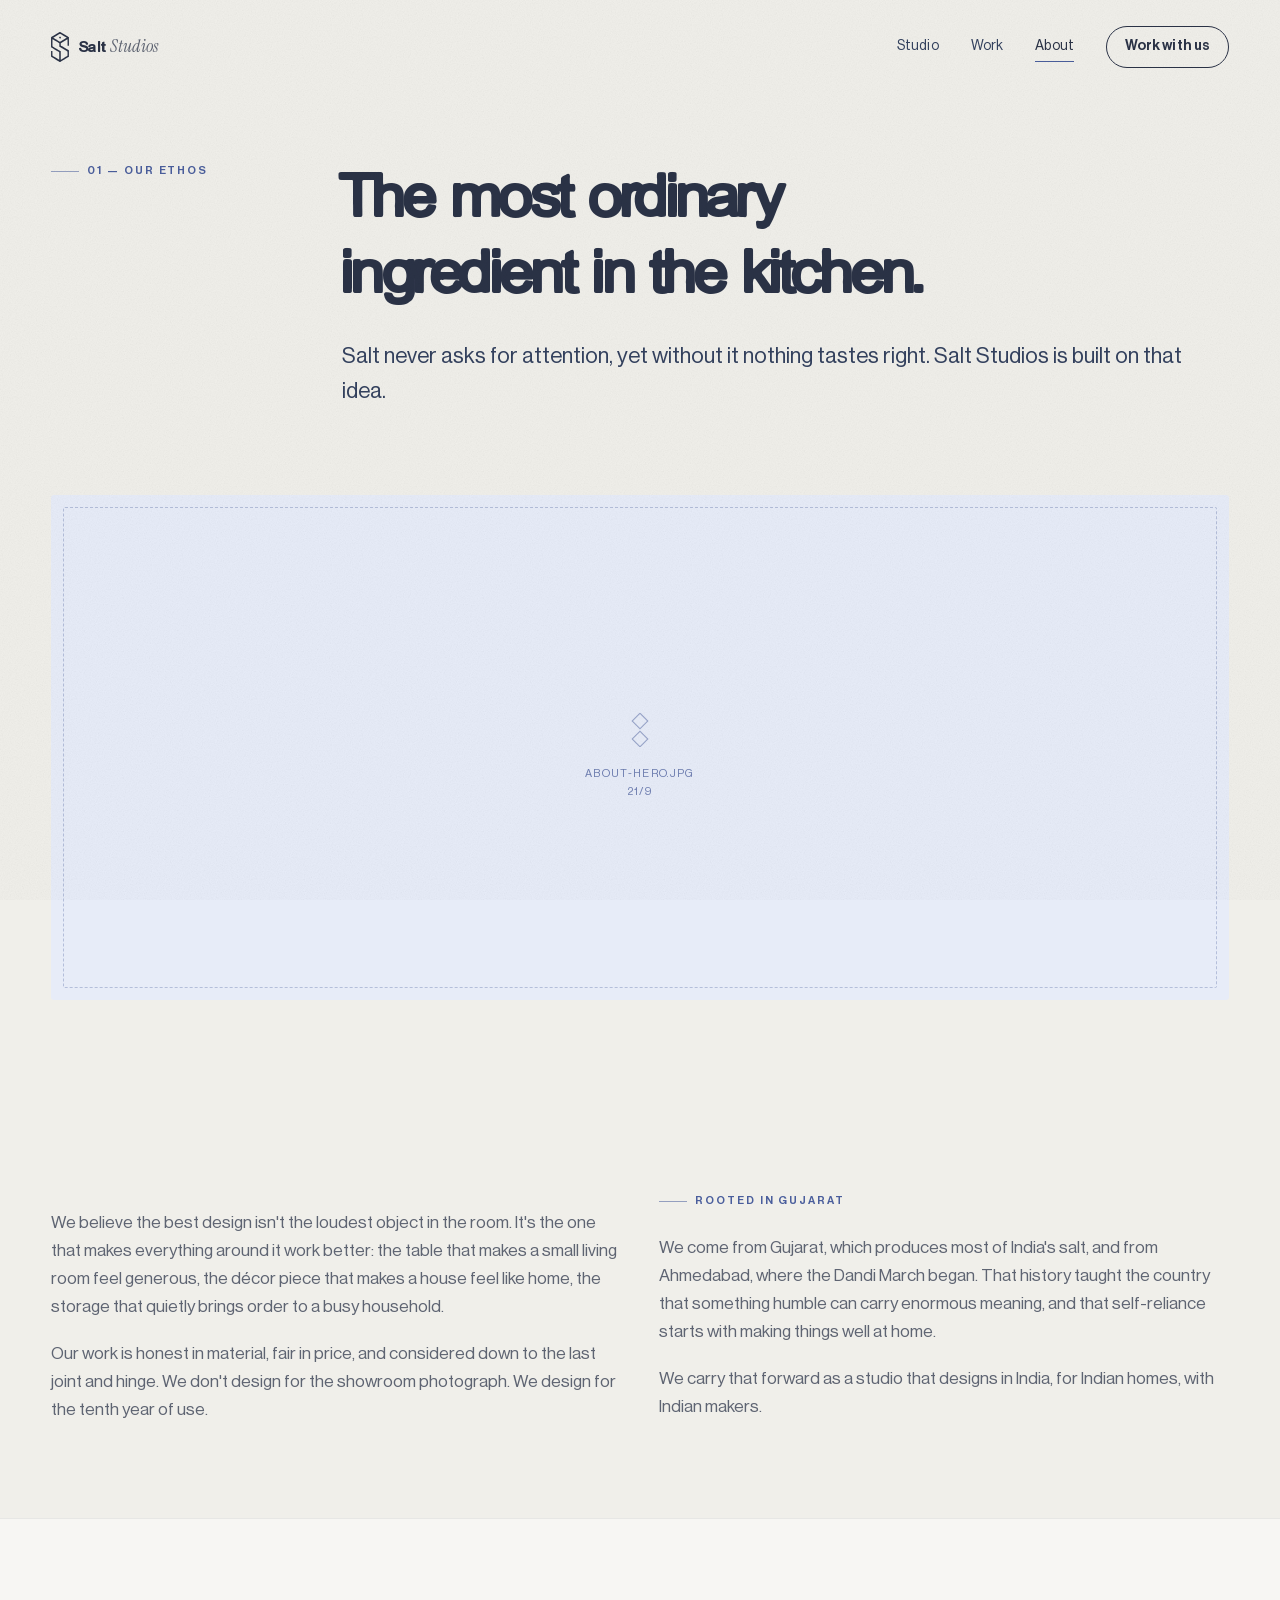
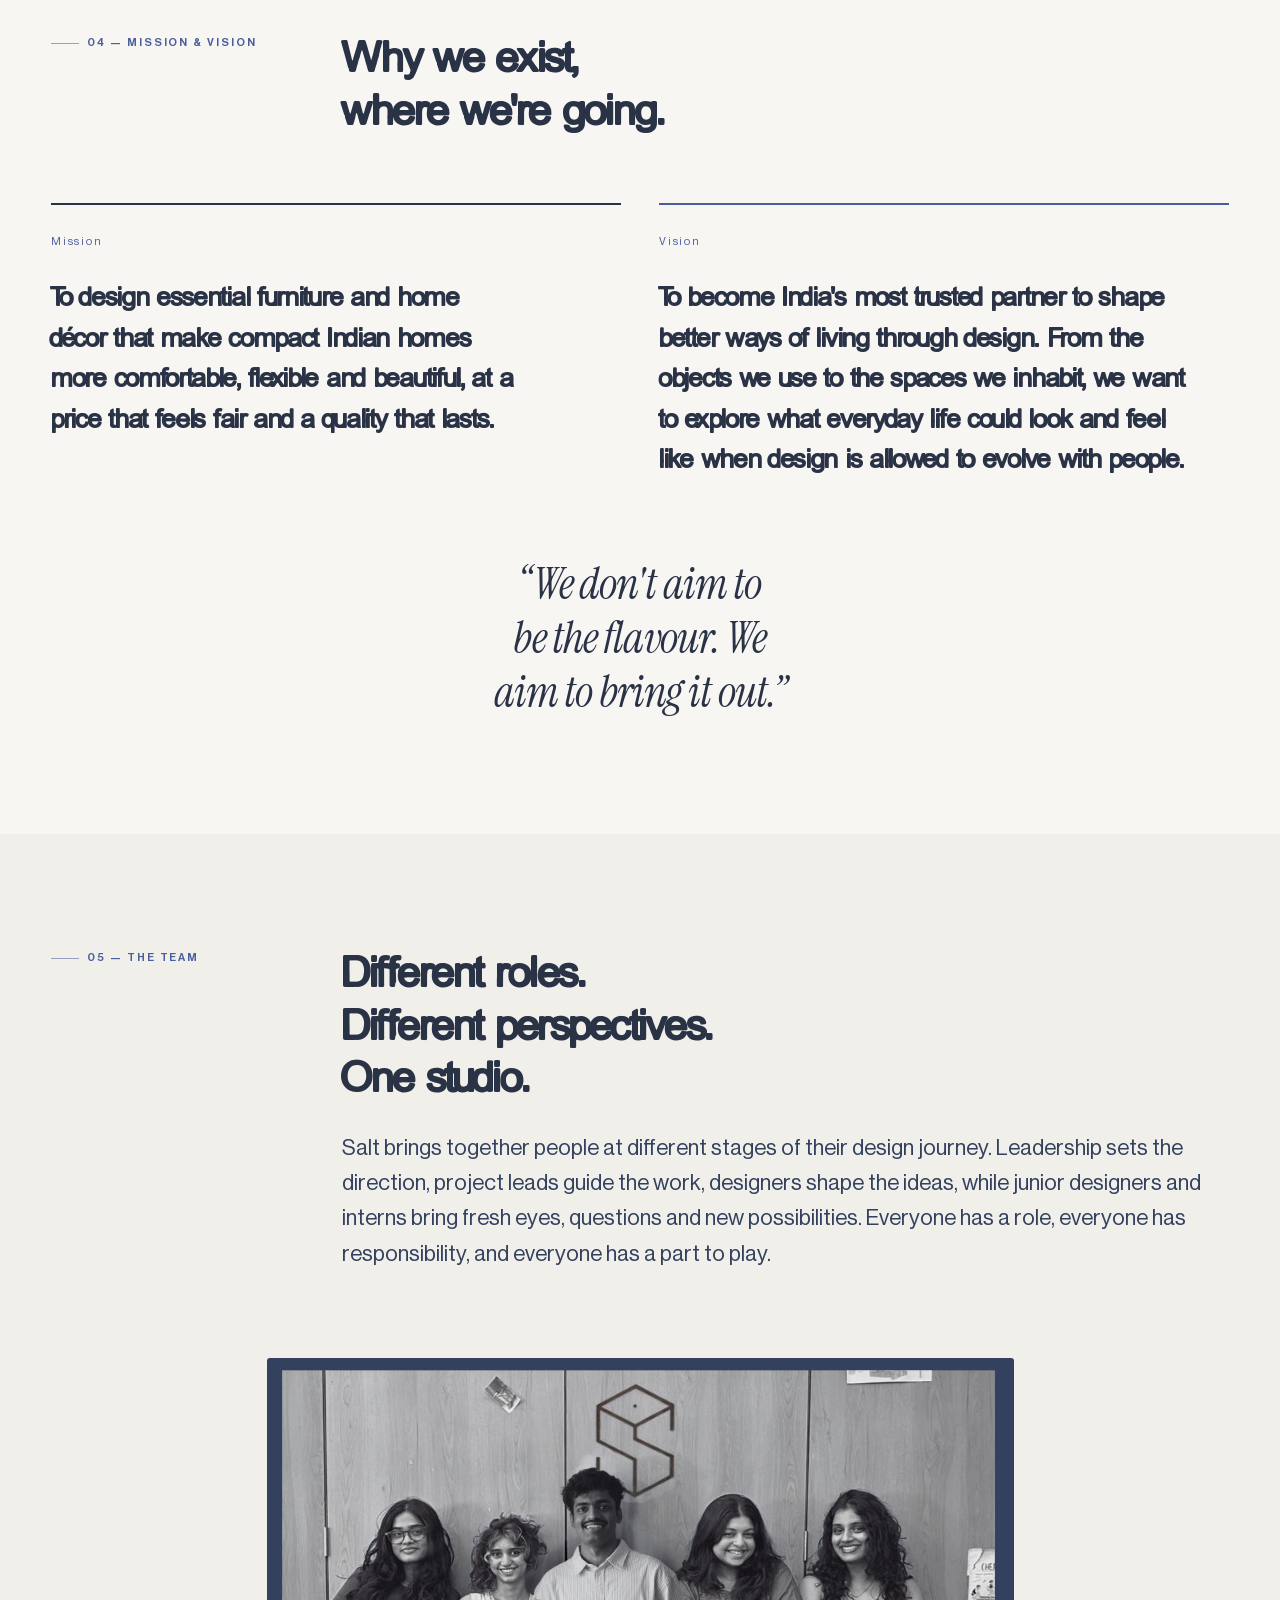
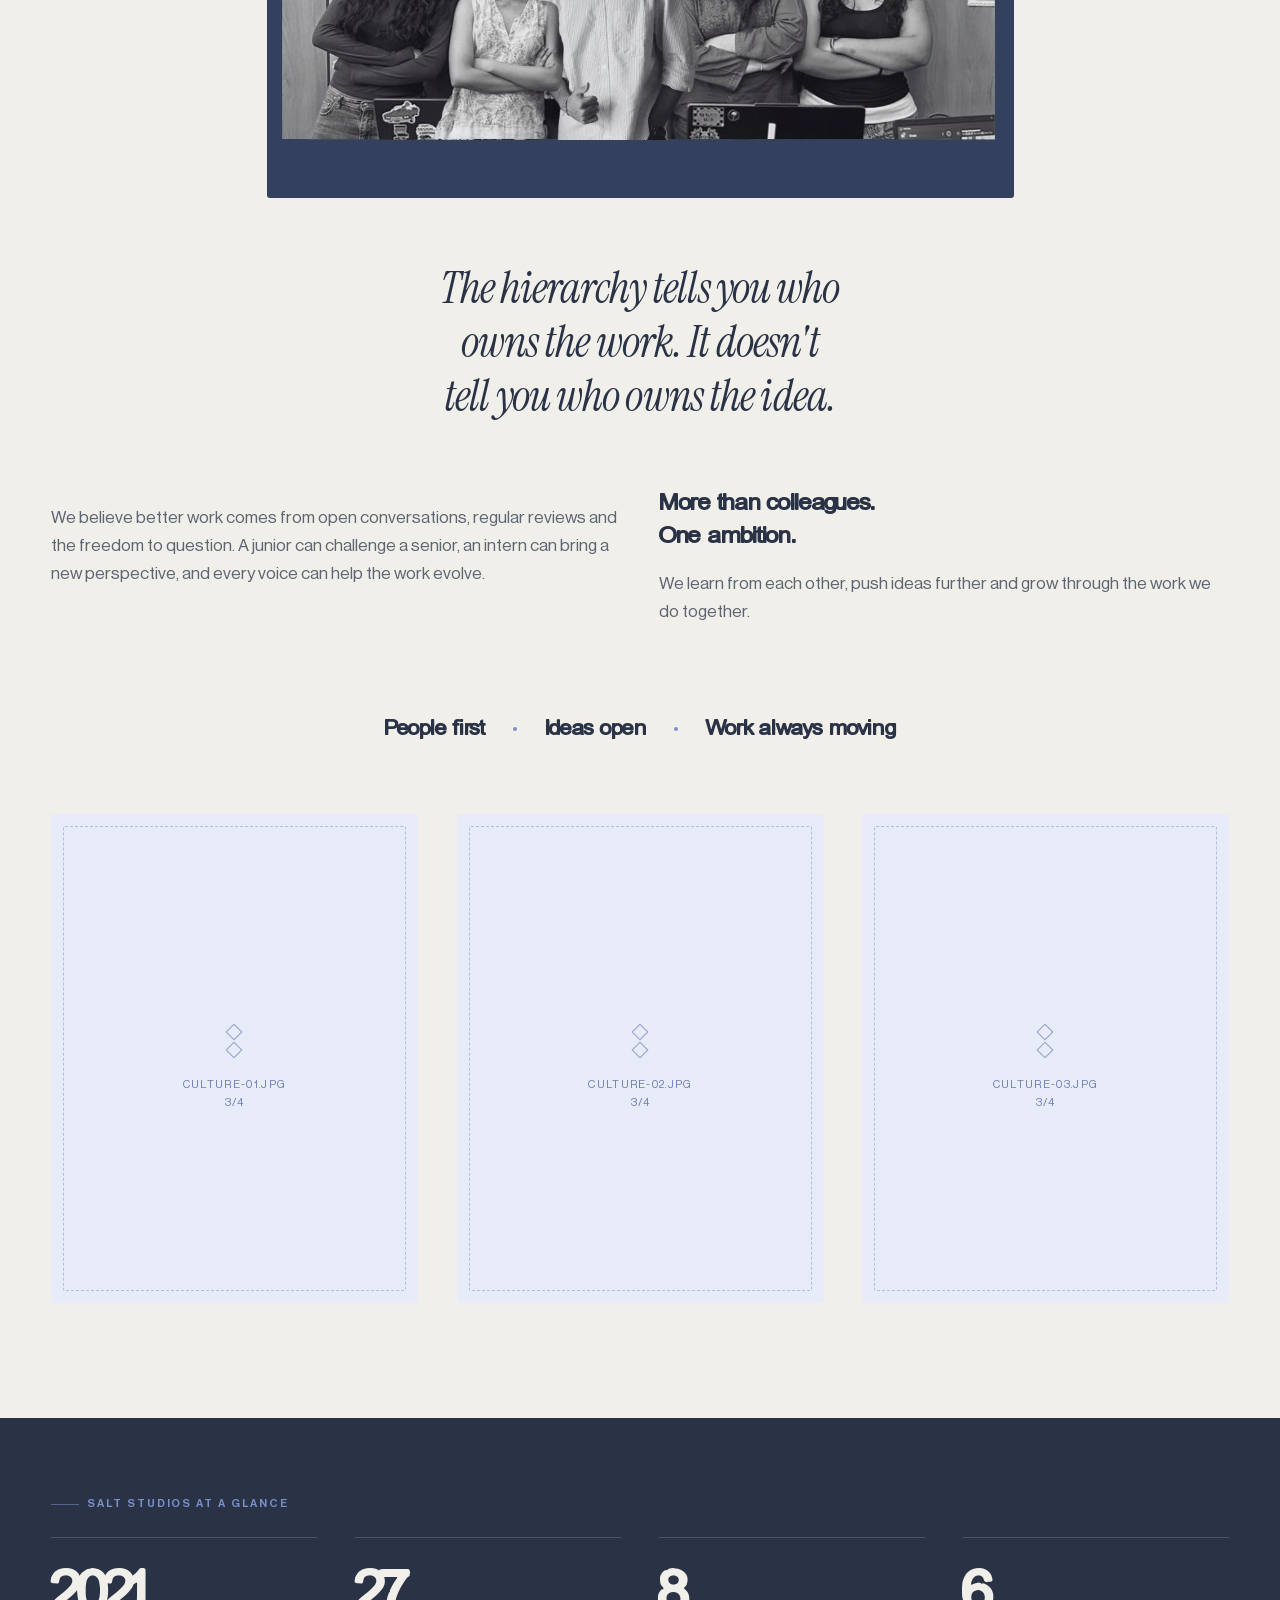
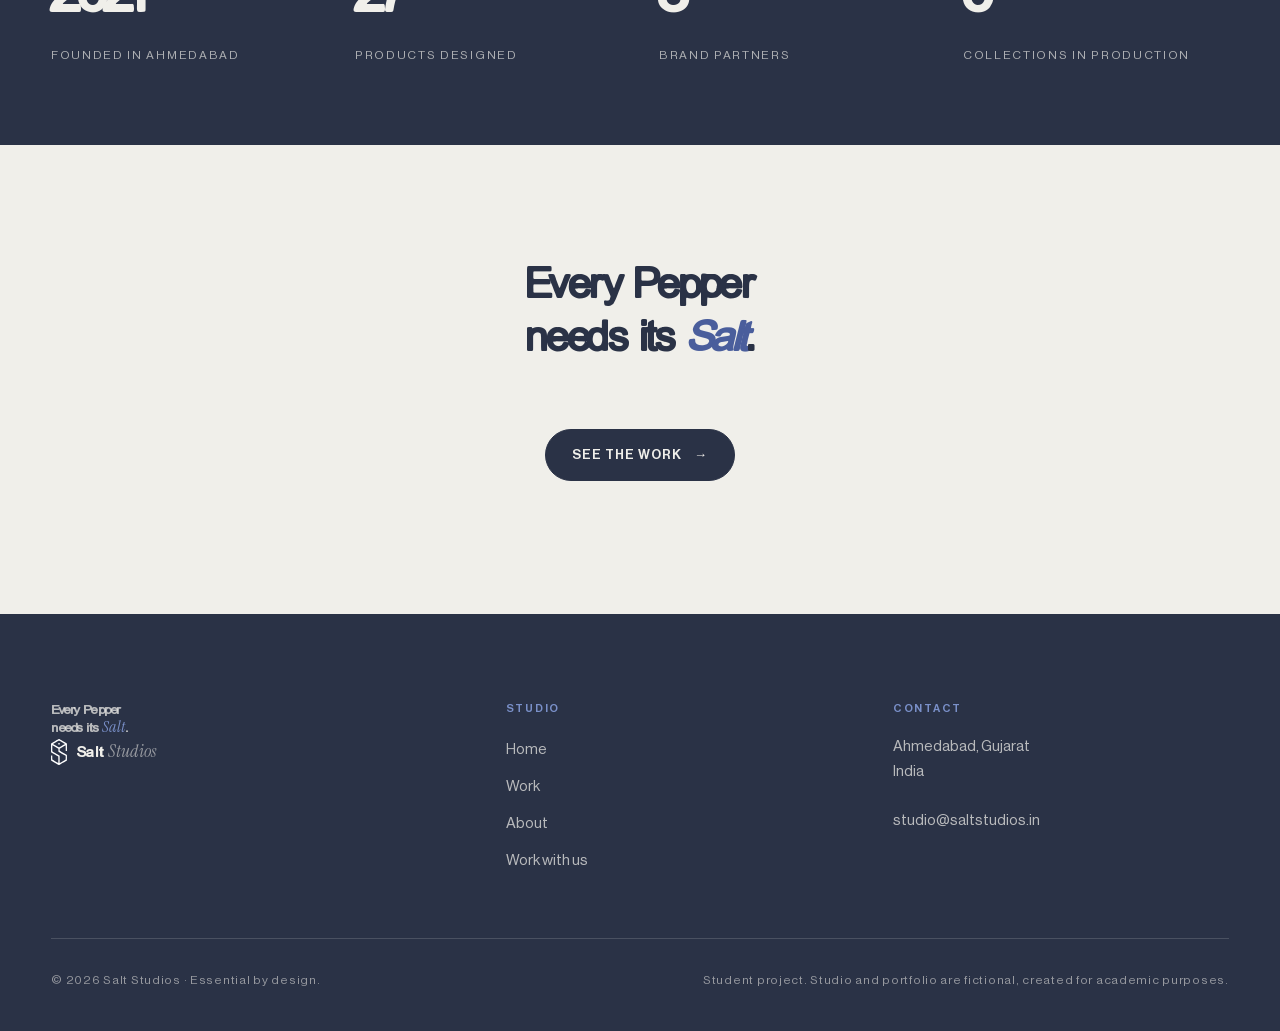
==== about.html @ ef5af623 "Add the team photograph to the about page It sits between the team headline and the hierarchy quote," ====
<!DOCTYPE html>
<html lang="en" class="no-js">
<head>
<meta charset="utf-8">
<meta name="viewport" content="width=device-width, initial-scale=1">
<title>About — Salt Studios</title>
<meta name="description" content="Salt Studios is a design studio from Ahmedabad. Our mission, vision, team and how we work.">
<meta name="theme-color" content="#F0EFEA">

<link rel="icon" href="assets/img/favicon.svg">

<!-- BODY FONT — Neue Haas Grotesk Display Pro, self-hosted from
     assets/fonts/ via @font-face in salt.css. Nothing to add here.
     To serve it from an Adobe Fonts kit instead, paste that kit's <link>
     here and move "neue-haas-grotesk-display" to the front of --sans. -->

<!-- HEADING FONT — Bootzy TM is self-hosted from assets/fonts/ via @font-face
     in salt.css. Nothing to add here. See assets/fonts/README.md. -->

<!-- ACCENT FONT — Instrument Serif Italic, for emphasis words and pull
     quotes. Bootzy has no italic, and this is what keeps the page from
     reading as one solid block of weight. -->
<link rel="preconnect" href="https://fonts.googleapis.com">
<link rel="preconnect" href="https://fonts.gstatic.com" crossorigin>
<link href="https://fonts.googleapis.com/css2?family=Instrument+Serif:ital@0;1&display=swap" rel="stylesheet">
<!-- Marks the document before first paint so the intro overlay arrives with
     the page rather than flashing in over it, and only on this session's
     first page. Without JS the class is never added and the overlay never
     shows. See .intro in salt.css and runIntro() in salt.js. -->
<script>try{if(!sessionStorage.getItem('salt-intro-seen'))document.documentElement.classList.add('intro-on')}catch(e){}</script>

<link rel="stylesheet" href="assets/css/salt.css?v=20260919a">
</head>

<body>
<div class="intro" aria-hidden="true"><canvas></canvas></div>
<div class="progress" aria-hidden="true"></div>
<a class="skip" href="#main">Skip to content</a>

<header class="site-head">
  <div class="site-head__in wrap">
    <a class="brand" href="index.html">
      <span class="brand__mark"><img src="assets/img/logomark.svg" alt=""><svg viewBox="0 0 24 24" aria-hidden="true">
        <rect x="8.5" y="3.5" width="7" height="7" transform="rotate(45 12 7)"/>
        <path d="M12 13.5 15.5 17 12 20.5 8.5 17Z"/>
      </svg></span>
      <span class="brand__name">Salt <em>Studios</em></span>
    </a>
    <nav class="nav" aria-label="Primary">
      <a href="index.html">Studio</a>
      <a href="work.html">Work</a>
      <a href="about.html" aria-current="page">About</a>
      <a class="nav__cta" href="contact.html"><span class="nav__cta-long">Work with us</span><span class="nav__cta-short">Enquire</span></a>
    </nav>
  </div>
</header>

<main id="main">

  <!-- ========================= PAGE HEAD ========================= -->
  <section class="section" style="padding-top:clamp(9rem,18vh,13rem)">
    <div class="wrap">
      <div class="head" style="margin-bottom:clamp(2.5rem,5vw,4rem)">
        <p class="eyebrow reveal">01 — Our ethos</p>
        <div class="head__body">
          <h1 class="t-h1 reveal">The most ordinary<br>ingredient in the kitchen.</h1>
          <p class="t-lead reveal">
            Salt never asks for attention, yet without it nothing tastes right.
            Salt Studios is built on that idea.
          </p>
        </div>
      </div>

      <figure class="slot slot--pano reveal reveal--media">
        <img src="assets/img/about-hero.jpg" alt="The Salt Studios team at work in Ahmedabad">
      </figure>
    </div>
  </section>

  <!-- ========================= ETHOS ========================= -->
  <section class="section section--tight">
    <div class="wrap">
      <div class="grid grid--2">
        <div class="reveal">
          <p class="t-body">
            We believe the best design isn't the loudest object in the room. It's the
            one that makes everything around it work better: the table that makes a
            small living room feel generous, the décor piece that makes a house feel
            like home, the storage that quietly brings order to a busy household.
          </p>
          <p class="t-body">
            Our work is honest in material, fair in price, and considered down to the
            last joint and hinge. We don't design for the showroom photograph.
            We design for the tenth year of use.
          </p>
        </div>

        <div class="reveal">
          <p class="eyebrow">Rooted in Gujarat</p>
          <p class="t-body">
            We come from Gujarat, which produces most of India's salt, and from
            Ahmedabad, where the Dandi March began. That history taught the country
            that something humble can carry enormous meaning, and that self-reliance
            starts with making things well at home.
          </p>
          <p class="t-body">
            We carry that forward as a studio that designs in India, for Indian homes,
            with Indian makers.
          </p>
        </div>
      </div>
    </div>
  </section>

  <!-- ==================== MISSION & VISION ==================== -->
  <section class="section section--lift section--rule">
    <div class="wrap">
      <div class="head">
        <p class="eyebrow reveal">04 — Mission &amp; vision</p>
        <div class="head__body">
          <h2 class="t-h2 reveal">Why we exist,<br>where we're going.</h2>
        </div>
      </div>

      <div class="grid grid--2">
        <article class="pillar reveal" style="border-top-width:2px;border-top-color:var(--ink)">
          <span class="pillar__n num">Mission</span>
          <h3 class="t-h3" style="font-weight:300;font-size:clamp(1.25rem,1rem + 1.2vw,1.875rem);line-height:1.35">
            To design essential furniture and home décor that make compact Indian homes
            more comfortable, flexible and beautiful, at a price that feels fair and a
            quality that lasts.
          </h3>
        </article>

        <article class="pillar reveal" style="border-top-width:2px;border-top-color:var(--peri-deep)">
          <span class="pillar__n num">Vision</span>
          <h3 class="t-h3" style="font-weight:300;font-size:clamp(1.25rem,1rem + 1.2vw,1.875rem);line-height:1.35">
            To become India's most trusted partner to shape better ways of living
            through design. From the objects we use to the spaces we inhabit, we want
            to explore what everyday life could look and feel like when design is
            allowed to evolve with people.
          </h3>
        </article>
      </div>

      <div class="u-center u-mt-l">
        <blockquote class="t-quote reveal" style="margin-inline:auto;max-width:20ch">
          “We don't aim to be the flavour. We aim to bring it out.”
        </blockquote>
      </div>
    </div>
  </section>

  <!-- ===================== TEAM & CULTURE =====================
       The team section and the old work-culture stub are one section now:
       the supplied copy covers both, and a separate empty placeholder
       underneath it would have read as unfinished.
       ========================================================== -->
  <section class="section" id="team">
    <div class="wrap">
      <div class="head">
        <p class="eyebrow reveal">05 — The team</p>
        <div class="head__body">
          <h2 class="t-h2 reveal">Different roles.<br>Different perspectives.<br>One studio.</h2>
          <p class="t-lead reveal">
            Salt brings together people at different stages of their design journey.
            Leadership sets the direction, project leads guide the work, designers
            shape the ideas, while junior designers and interns bring fresh eyes,
            questions and new possibilities. Everyone has a role, everyone has
            responsibility, and everyone has a part to play.
          </p>
        </div>
      </div>

      <figure class="slot slot--team reveal reveal--media">
        <img src="assets/img/team.jpg" alt="The five of Salt Studios together in the Ahmedabad studio, the logomark mounted on the wall behind them" loading="lazy">
      </figure>

      <div class="u-center" style="padding-block:clamp(2rem,5vw,4rem)">
        <blockquote class="t-quote reveal" style="margin-inline:auto;max-width:26ch">
          The hierarchy tells you who owns the work. It doesn't tell you who owns
          the idea.
        </blockquote>
      </div>

      <div class="grid grid--2">
        <div class="reveal">
          <p class="t-body">
            We believe better work comes from open conversations, regular reviews and
            the freedom to question. A junior can challenge a senior, an intern can
            bring a new perspective, and every voice can help the work evolve.
          </p>
        </div>
        <div class="reveal">
          <h3 class="t-h3" style="margin-bottom:1rem">More than colleagues.<br>One ambition.</h3>
          <p class="t-body">
            We learn from each other, push ideas further and grow through the work we
            do together.
          </p>
        </div>
      </div>

      <p class="creed reveal u-mt-l">
        <span>People first</span>
        <span>Ideas open</span>
        <span>Work always moving</span>
      </p>

      <div class="grid grid--3 u-mt-l">
        <figure class="slot slot--tall reveal reveal--media">
          <img src="assets/img/culture-01.jpg" alt="Salt Studios at work" loading="lazy">
        </figure>
        <figure class="slot slot--tall reveal reveal--media">
          <img src="assets/img/culture-02.jpg" alt="Salt Studios at work" loading="lazy">
        </figure>
        <figure class="slot slot--tall reveal reveal--media">
          <img src="assets/img/culture-03.jpg" alt="Salt Studios at work" loading="lazy">
        </figure>
      </div>
    </div>
  </section>

  <!-- ==================== AT A GLANCE ==================== -->
  <section class="section section--tight section--ink">
    <div class="wrap">
      <p class="eyebrow reveal">Salt Studios at a glance</p>
      <div class="stats">
        <div class="stat reveal">
          <span class="stat__v num">2021</span>
          <span class="stat__k">Founded in Ahmedabad</span>
        </div>
        <div class="stat reveal">
          <span class="stat__v num" data-count="40" data-suffix="+">40+</span>
          <span class="stat__k">Products designed</span>
        </div>
        <div class="stat reveal">
          <span class="stat__v num" data-count="12">12</span>
          <span class="stat__k">Brand partners</span>
        </div>
        <div class="stat reveal">
          <span class="stat__v num" data-count="9">9</span>
          <span class="stat__k">Collections in production</span>
        </div>
      </div>
    </div>
  </section>

  <!-- ========================= CTA ========================= -->
  <section class="section">
    <div class="wrap u-center">
      <h2 class="t-h2 reveal" style="max-width:18ch;margin-inline:auto">Every Pepper needs its <em style="color:var(--peri-deep)">Salt</em>.</h2>
      <p class="u-mt-l reveal">
        <a class="btn" href="work.html">
          <span>See the work</span>
          <span class="btn__arrow" aria-hidden="true">→</span>
        </a>
      </p>
    </div>
  </section>

</main>

<footer class="site-foot">
  <div class="wrap foot">
    <div class="foot__top">
      <div>
        <p class="foot__wordmark">Every Pepper<br>needs its <em>Salt</em>.</p>
        <a class="brand" href="index.html">
          <span class="brand__mark"><img src="assets/img/logomark.svg" alt=""><svg viewBox="0 0 24 24" aria-hidden="true">
            <rect x="8.5" y="3.5" width="7" height="7" transform="rotate(45 12 7)"/>
            <path d="M12 13.5 15.5 17 12 20.5 8.5 17Z"/>
          </svg></span>
          <span class="brand__name">Salt <em>Studios</em></span>
        </a>
      </div>
      <div>
        <h4>Studio</h4>
        <ul>
          <li><a href="index.html">Home</a></li>
          <li><a href="work.html">Work</a></li>
          <li><a href="about.html">About</a></li>
          <li><a href="contact.html">Work with us</a></li>
        </ul>
      </div>
      <div>
        <h4>Contact</h4>
        <p>
          Ahmedabad, Gujarat<br>
          India<br><br>
          <a href="mailto:studio@saltstudios.in">studio@saltstudios.in</a>
        </p>
      </div>
    </div>
    <div class="foot__bot">
      <span>© <span data-year>2026</span> Salt Studios · Essential by design.</span>
      <span>Student project. Studio and portfolio are fictional, created for academic purposes.</span>
    </div>
  </div>
</footer>

<script src="assets/js/salt.js?v=20260919a"></script>
</body>
</html>
---- assets/css/salt.css ----
/* ==========================================================================
   SALT STUDIOS — salt.css
   Palette and type lifted from the Studio Identity deck (Periwinkle).
   Single stylesheet, no build step.
   ========================================================================== */

/* --------------------------------------------------------------------------
   0. Webfonts
   -------------------------------------------------------------------------- */

/* Bootzy TM (Type Mania) — headings. Self-hosted from assets/fonts/.
   local() first so a desktop install is used without a download.
   One weight (400), no italic — italics come from --serif below. */
@font-face {
  font-family: "Bootzy TM";
  src: local("Bootzy TM"), local("BootzyTM"),
       url("../fonts/BootzyTM.woff2") format("woff2"),
       url("../fonts/BootzyTM.woff") format("woff"),
       url("../fonts/BootzyTM.ttf") format("truetype");
  font-weight: 400;
  font-style: normal;
  font-display: swap;
}

/* Neue Haas Grotesk Display Pro — body, self-hosted from assets/fonts/.
   Converted from the supplied TTFs to WOFF2 (806 KB -> 209 KB, 74% smaller).

   Browsers only download a face that is actually used, so declaring the
   full set costs nothing — each rule is a menu entry, not a request.

   Neue Haas names map to CSS numbers as: Thin 250, Light 300, Roman 400,
   Medium 500, Bold 700, Black 900. The file uses those numbers, never the
   names, so ask for 400 rather than "Roman". */
@font-face {
  font-family: "Neue Haas Grotesk Display Pro";
  src: url("../fonts/NeueHaasDisplay-Thin.woff2") format("woff2");
  font-weight: 250; font-style: normal; font-display: swap;
}
@font-face {
  font-family: "Neue Haas Grotesk Display Pro";
  src: url("../fonts/NeueHaasDisplay-Light.woff2") format("woff2");
  font-weight: 300; font-style: normal; font-display: swap;
}
@font-face {
  font-family: "Neue Haas Grotesk Display Pro";
  src: url("../fonts/NeueHaasDisplay-Roman.woff2") format("woff2");
  font-weight: 400; font-style: normal; font-display: swap;
}
@font-face {
  font-family: "Neue Haas Grotesk Display Pro";
  src: url("../fonts/NeueHaasDisplay-RomanItalic.woff2") format("woff2");
  font-weight: 400; font-style: italic; font-display: swap;
}
@font-face {
  font-family: "Neue Haas Grotesk Display Pro";
  src: url("../fonts/NeueHaasDisplay-Medium.woff2") format("woff2");
  font-weight: 500; font-style: normal; font-display: swap;
}
@font-face {
  font-family: "Neue Haas Grotesk Display Pro";
  src: url("../fonts/NeueHaasDisplay-Bold.woff2") format("woff2");
  font-weight: 700; font-style: normal; font-display: swap;
}
@font-face {
  font-family: "Neue Haas Grotesk Display Pro";
  src: url("../fonts/NeueHaasDisplay-BoldItalic.woff2") format("woff2");
  font-weight: 700; font-style: italic; font-display: swap;
}
@font-face {
  font-family: "Neue Haas Grotesk Display Pro";
  src: url("../fonts/NeueHaasDisplay-Black.woff2") format("woff2");
  font-weight: 900; font-style: normal; font-display: swap;
}

/* --------------------------------------------------------------------------
   1. Tokens
   -------------------------------------------------------------------------- */
:root {
  color-scheme: light;

  /* Ink */
  --ink:        #2A3246;
  --ink-soft:   #33415E;
  --slate:      #5E6472;

  /* Ground */
  --paper:      #F0EFEA;
  --paper-lift: #F7F6F3;
  --white:      #FFFFFF;

  /* Periwinkle */
  --peri:       #7A90C9;
  --peri-deep:  #4A5E9C;
  --peri-light: #D3DBF0;
  --peri-wash:  #E7ECF8;

  /* Warm neutrals */
  --sand:       #E0D2C7;
  --warm-gray:  #B8B5AC;

  /* Lines */
  --rule:       color-mix(in srgb, var(--ink) 14%, transparent);
  --rule-soft:  color-mix(in srgb, var(--ink) 8%, transparent);

  /* Type */

  /* Headings — Bootzy TM. "Bootzy TM" is the @font-face name for visitors;
     the bare "Bootzy" picks up a desktop install so YOU see it locally even
     before the webfont files land. Arial Black keeps the heavy display
     silhouette when neither is available. */
  --display: "Bootzy TM", "Bootzy", "Arial Black", "Helvetica Neue", Helvetica, sans-serif;

  /* Body — Neue Haas Grotesk Display Pro, self-hosted (see @font-face above).
     Helvetica/Arial is the right fallback: Neue Haas Grotesk is Helvetica's
     own redesign, so the page holds its proportions if the fonts fail.
     To switch to an Adobe Fonts kit later, put "neue-haas-grotesk-display"
     at the front of this list. */
  --sans: "Neue Haas Grotesk Display Pro", "neue-haas-grotesk-display",
          "Helvetica Neue", Helvetica, Arial, sans-serif;

  /* Accents — Bootzy has no italic (italic angle 0, confirmed in the file),
     and the page needs relief from its weight. A high-contrast serif italic
     is the counterweight: light where Bootzy is heavy, curved where it's
     blunt. Used for emphasis words and pull quotes only, never for running
     text. */
  --serif: "Instrument Serif", "Iowan Old Style", Georgia, "Times New Roman", serif;

  /* Metrics */
  --gutter: clamp(1.25rem, 4vw, 4rem);
  --maxw: 1280px;
  --measure: 62ch;

  /* Motion */
  --ease: cubic-bezier(0.22, 1, 0.36, 1);
  --ease-soft: cubic-bezier(0.4, 0, 0.2, 1);
}

/* --------------------------------------------------------------------------
   2. Reset
   -------------------------------------------------------------------------- */
*, *::before, *::after { box-sizing: border-box; }

html {
  -webkit-text-size-adjust: 100%;
  scroll-behavior: smooth;
}

body {
  margin: 0;
  background: var(--paper);
  color: var(--ink);
  font-family: var(--sans);
  font-size: clamp(1rem, 0.96rem + 0.2vw, 1.0625rem);
  line-height: 1.65;
  /* Regular. Light read too thin against Bootzy's weight — the page lost its
     spine. Thin is reserved for large type, where it holds up. */
  font-weight: 400;
  -webkit-font-smoothing: antialiased;
  text-rendering: optimizeLegibility;
  overflow-x: hidden;
}

img, svg, video { max-width: 100%; display: block; }
button, input, select { font: inherit; color: inherit; }
a { color: inherit; }

::selection { background: var(--peri-light); color: var(--ink); }

/* Paper grain — one inline SVG, no asset request. */
body::before {
  content: "";
  position: fixed;
  inset: 0;
  z-index: 9998;
  pointer-events: none;
  opacity: 0.5;
  mix-blend-mode: multiply;
  background-image: url("data:image/svg+xml,%3Csvg xmlns='http://www.w3.org/2000/svg' width='180' height='180'%3E%3Cfilter id='n'%3E%3CfeTurbulence type='fractalNoise' baseFrequency='0.85' numOctaves='3' stitchTiles='stitch'/%3E%3CfeColorMatrix type='saturate' values='0'/%3E%3C/filter%3E%3Crect width='180' height='180' filter='url(%23n)' opacity='0.22'/%3E%3C/svg%3E");
}

/* --------------------------------------------------------------------------
   3. Typography
   -------------------------------------------------------------------------- */
h1, h2, h3, h4 {
  font-family: var(--display);
  font-weight: 400;
  line-height: 1.08;
  letter-spacing: -0.01em;
  margin: 0;
  text-wrap: balance;
  /* Bootzy ships three stylistic sets and shuffles between them so repeated
     letters don't look mechanical. That runs off contextual alternates, so
     keep calt on. To pin one set instead, add "ss01" 1 (or ss02 / ss03). */
  font-feature-settings: "calt" 1;
}

.t-display {
  font-size: clamp(3rem, 1.2rem + 7.6vw, 8.5rem);
  line-height: 0.94;
  letter-spacing: -0.035em;
}

.t-h1 { font-size: clamp(2.25rem, 1.3rem + 3.9vw, 4.75rem); }
.t-h2 { font-size: clamp(1.75rem, 1.2rem + 2.3vw, 3.25rem); }
.t-h3 { font-size: clamp(1.25rem, 1.05rem + 0.85vw, 1.75rem); line-height: 1.2; }

.t-lead {
  font-size: clamp(1.0625rem, 1rem + 0.5vw, 1.375rem);
  line-height: 1.6;
  color: var(--ink-soft);
  max-width: var(--measure);
}

.t-body { color: var(--slate); max-width: var(--measure); }
.t-body + .t-body { margin-top: 1.1em; }

/* ---- Serif italic accents -----------------------------------------------
   The counterweight to Bootzy. Every emphasis word and pull quote sits in
   Instrument Serif Italic: a real italic, not a synthesised slant, and light
   enough to open up a page that is otherwise carrying a lot of weight.
   Set slightly larger than its surroundings because a high-contrast serif
   reads smaller than a heavy grotesque at matched size. */
.serif-em,
.hero__title em,
.pin__text .w--accent,
.foot__wordmark em,
.brand__name em {
  font-family: var(--serif);
  font-style: italic;
  font-weight: 400;
  font-size: 1.05em;
  letter-spacing: 0;
}

.t-quote {
  font-family: var(--serif);
  font-style: italic;
  font-weight: 400;
  font-size: clamp(1.5rem, 1rem + 2.2vw, 3rem);
  line-height: 1.22;
  letter-spacing: -0.02em;
  color: var(--ink);
  margin: 0;
  text-wrap: balance;
}

/* Eyebrow / section label */
.eyebrow {
  display: flex;
  align-items: center;
  gap: 0.7em;
  font-size: 0.6875rem;
  font-weight: 500;
  letter-spacing: 0.18em;
  text-transform: uppercase;
  color: var(--peri-deep);
  margin: 0 0 1.5rem;
}
.eyebrow::before {
  content: "";
  width: 1.75rem;
  height: 1px;
  background: currentColor;
  opacity: 0.55;
  flex: none;
}
.eyebrow--plain::before { display: none; }

.num {
  font-variant-numeric: tabular-nums;
  font-feature-settings: "tnum";
}

/* --------------------------------------------------------------------------
   4. Layout
   -------------------------------------------------------------------------- */
.wrap {
  width: 100%;
  max-width: var(--maxw);
  margin-inline: auto;
  padding-inline: var(--gutter);
}

.section { padding-block: clamp(4.5rem, 9vw, 9rem); }
.section--tight { padding-block: clamp(3rem, 6vw, 5.5rem); }
.section--rule { border-top: 1px solid var(--rule-soft); }
.section--ink { background: var(--ink); color: var(--paper); }
.section--ink .t-body,
.section--ink .t-lead { color: color-mix(in srgb, var(--paper) 72%, transparent); }
.section--ink .eyebrow { color: var(--peri); }
.section--lift { background: var(--paper-lift); }

.grid { display: grid; gap: clamp(1.5rem, 3vw, 2.75rem); }
.grid--2 { grid-template-columns: repeat(2, 1fr); }
.grid--3 { grid-template-columns: repeat(3, 1fr); }
.grid--4 { grid-template-columns: repeat(4, 1fr); }

/* Section head: label left, content right */
.head {
  display: grid;
  grid-template-columns: minmax(0, 15rem) minmax(0, 1fr);
  gap: clamp(1.5rem, 4vw, 4rem);
  align-items: start;
  margin-bottom: clamp(2.5rem, 5vw, 4.5rem);
}
.head__body > * + * { margin-top: 1.5rem; }

@media (max-width: 900px) {
  .grid--3, .grid--4 { grid-template-columns: repeat(2, 1fr); }
  .head { grid-template-columns: 1fr; }
}
@media (max-width: 600px) {
  .grid--2, .grid--3, .grid--4 { grid-template-columns: 1fr; }
}

/* --------------------------------------------------------------------------
   4b. Intro overlay
   Salt falls and fills the screen, then clears onto the site. Hidden unless
   the inline <head> script has added .intro-on, which it only does on the
   session's first page — so without JS, on a repeat page, or with reduced
   motion, none of this applies and the site is simply there.
   -------------------------------------------------------------------------- */
.intro { display: none; }

.intro-on { overflow: hidden; }          /* hold the page still underneath */
.intro-on.intro-done { overflow: visible; }

.intro-on .intro {
  display: block;
  position: fixed;
  inset: 0;
  z-index: 10001;                        /* over the progress bar and header */
  background: var(--ink);
  /* Failsafe. If salt.js never runs, or runs but is a stale cached copy that
     predates the intro, this clears the overlay rather than sealing the site
     shut behind it. The intro itself is done by ~2.1s, so 3s is a comfortable
     margin and a far shorter wait than 5s if it ever does fire. */
  animation: intro-failsafe 0.7s 3s forwards;
}

.intro canvas { display: block; width: 100%; height: 100%; }

.intro.is-done {
  animation: none;
  opacity: 0;
  visibility: hidden;
  transition: opacity 0.6s var(--ease), visibility 0s linear 0.6s;
}

@keyframes intro-failsafe {
  to { opacity: 0; visibility: hidden; }
}

@media (prefers-reduced-motion: reduce) {
  .intro-on { overflow: visible; }
  .intro-on .intro { display: none; }
}

/* --------------------------------------------------------------------------
   5. Header / nav
   -------------------------------------------------------------------------- */
.progress {
  position: fixed;
  top: 0; left: 0;
  height: 2px;
  width: 100%;
  transform-origin: 0 50%;
  transform: scaleX(var(--sp, 0));
  background: var(--peri-deep);
  z-index: 10000;
  pointer-events: none;
}

.site-head {
  position: fixed;
  top: 0; left: 0; right: 0;
  z-index: 9000;
  padding-block: clamp(1rem, 2vw, 1.6rem);
  transition: padding 0.45s var(--ease), background-color 0.45s var(--ease), box-shadow 0.45s var(--ease);
}
.site-head::before {
  content: "";
  position: absolute;
  inset: 0;
  background: color-mix(in srgb, var(--paper) 82%, transparent);
  backdrop-filter: blur(14px) saturate(1.1);
  -webkit-backdrop-filter: blur(14px) saturate(1.1);
  border-bottom: 1px solid var(--rule-soft);
  opacity: 0;
  transition: opacity 0.45s var(--ease);
}
.site-head.is-stuck { padding-block: 0.75rem; }
.site-head.is-stuck::before { opacity: 1; }

.site-head__in {
  position: relative;
  display: flex;
  align-items: center;
  justify-content: space-between;
  gap: 2rem;
}

/* Wordmark */
.brand {
  display: inline-flex;
  align-items: center;
  gap: 0.625rem;
  text-decoration: none;
  color: var(--ink);
}
/* The mark swaps to assets/img/logomark.svg once that file exists; the inline
   SVG beneath it stands in until then. */
/* The logomark is portrait (roughly 3:5), so the box matches its proportion
   rather than squashing it into a square. Height is em-based so it tracks the
   wordmark if that ever resizes. */
.brand__mark {
  position: relative;
  display: block;
  height: 1.75em;
  aspect-ratio: 280.8 / 469.7;
  flex: none;
}
.brand__mark svg,
.brand__mark img { display: block; width: 100%; height: 100%; object-fit: contain; }
.brand__mark img { display: none; }
.brand.has-logo .brand__mark img { display: block; }
.brand.has-logo .brand__mark svg { display: none; }
.brand__mark path { fill: var(--peri-deep); }
.brand__mark rect { fill: var(--ink); }
.brand__name {
  font-family: var(--display);
  font-size: 1.0625rem;
  font-weight: 500;
  letter-spacing: 0.02em;
  white-space: nowrap;
}
/* "Salt" in Bootzy, "Studios" in the serif italic — the pairing in miniature,
   and it keeps the wordmark from reading as one heavy block. */
.brand__name em { color: var(--slate); }

.nav {
  display: flex;
  align-items: center;
  gap: clamp(1.25rem, 2.5vw, 2.5rem);
}
.nav a {
  position: relative;
  text-decoration: none;
  font-size: 0.875rem;
  font-weight: 400;
  letter-spacing: 0.01em;
  color: var(--ink-soft);
  padding-block: 0.25rem;
  transition: color 0.3s var(--ease-soft);
}
.nav a::after {
  content: "";
  position: absolute;
  left: 0; bottom: 0;
  width: 100%;
  height: 1px;
  background: currentColor;
  transform: scaleX(0);
  transform-origin: 100% 50%;
  transition: transform 0.4s var(--ease);
}
.nav a:hover { color: var(--ink); }
.nav a:hover::after { transform: scaleX(1); transform-origin: 0 50%; }
.nav a[aria-current="page"] { color: var(--ink); }
.nav a[aria-current="page"]::after { transform: scaleX(1); background: var(--peri-deep); }

/* The one nav item that is a call to action rather than a destination.
   Selectors are written as `.nav a.nav__cta` rather than `.nav__cta`: the
   sibling rules are `.nav a[aria-current="page"]` and `.nav a:hover`, which
   at (0,2,1) outrank a bare `.nav__cta[aria-current]` at (0,2,0). Without
   the extra weight the pill renders ink text on an ink fill — invisible. */
.nav a.nav__cta {
  padding: 0.55rem 1.1rem;
  border: 1px solid var(--ink);
  border-radius: 999px;
  color: var(--ink);
  font-weight: 500;
  white-space: nowrap;
  transition: background-color 0.35s var(--ease), color 0.35s var(--ease),
              border-color 0.35s var(--ease);
}
/* It is a pill, so the sliding underline the other links use would sit
   outside it. */
.nav a.nav__cta::after { display: none; }
.nav a.nav__cta:hover,
.nav a.nav__cta[aria-current="page"] {
  background: var(--ink);
  border-color: var(--ink);
  color: var(--paper);
}

@media (max-width: 700px) {
  /* Bigger touch targets on phones */
  .nav a { padding-block: 0.6rem; }
  .nav__cta { padding-block: 0.55rem; }
}

@media (max-width: 620px) {
  /* Four items plus the wordmark will not fit. The logomark already links
     home, so "Studio" is the redundant one — drop it and keep the CTA. */
  .nav a[href="index.html"] { display: none; }
}

@media (max-width: 560px) {
  .nav { gap: 1.1rem; }
  .nav a { font-size: 0.8125rem; }
  .nav__cta { padding: 0.5rem 0.85rem; }
  .brand__name { font-size: 1rem; }
}

.nav__cta-short { display: none; }

@media (max-width: 420px) {
  /* "Work with us" plus three links plus the wordmark overruns the header
     below about 400px. The short label buys back ~36px, which is enough to
     hold down to 320. */
  .nav { gap: 0.85rem; }
  .brand__name { font-size: 0.9375rem; }
  .nav__cta { padding: 0.45rem 0.8rem; }
  .nav__cta-long { display: none; }
  .nav__cta-short { display: inline; }
  /* The 2rem gap between wordmark and nav is the last 16px needed at 320,
     where the pill was otherwise clipped by 2px. */
  .site-head__in { gap: 1rem; }
}

/* --------------------------------------------------------------------------
   6. Buttons / links
   -------------------------------------------------------------------------- */
.btn {
  --bg: var(--ink);
  --fg: var(--paper);
  position: relative;
  display: inline-flex;
  align-items: center;
  gap: 0.75rem;
  padding: 0.9rem 1.6rem;
  border: 1px solid var(--bg);
  border-radius: 999px;
  background: var(--bg);
  color: var(--fg);
  font-size: 0.8125rem;
  font-weight: 500;
  letter-spacing: 0.08em;
  text-transform: uppercase;
  text-decoration: none;
  cursor: pointer;
  overflow: hidden;
  transition: color 0.4s var(--ease), border-color 0.4s var(--ease);
}
.btn span { position: relative; z-index: 1; }
.btn::before {
  content: "";
  position: absolute;
  inset: 0;
  background: var(--peri-deep);
  transform: translateY(101%);
  transition: transform 0.5s var(--ease);
  z-index: 0;
}
.btn:hover::before { transform: translateY(0); }
.btn:hover { border-color: var(--peri-deep); }

.btn--ghost {
  --bg: transparent;
  --fg: var(--ink);
  border-color: var(--rule);
}
.btn--ghost:hover { --fg: var(--paper); color: var(--paper); }

.btn__arrow { position: relative; z-index: 1; transition: transform 0.45s var(--ease); }
.btn:hover .btn__arrow { transform: translateX(4px); }

/* Inline text link */
.tlink {
  display: inline-flex;
  align-items: center;
  gap: 0.5rem;
  text-decoration: none;
  font-size: 0.8125rem;
  font-weight: 500;
  letter-spacing: 0.08em;
  text-transform: uppercase;
  color: var(--peri-deep);
  padding-bottom: 0.3rem;
  border-bottom: 1px solid color-mix(in srgb, var(--peri-deep) 35%, transparent);
  transition: border-color 0.35s var(--ease), gap 0.35s var(--ease);
}
.tlink:hover { border-color: var(--peri-deep); gap: 0.85rem; }

/* --------------------------------------------------------------------------
   7. Image slots
   Every photo position on the site is a .slot. Until a file exists at the
   given src, a labelled placeholder shows instead. Drop the file in and it
   takes over automatically — no markup change needed.
   -------------------------------------------------------------------------- */
.slot {
  position: relative;
  margin: 0;
  aspect-ratio: var(--ar, 4 / 3);
  background: var(--peri-wash);
  overflow: hidden;
  border-radius: 3px;
  isolation: isolate;
}

.slot img {
  position: absolute;
  inset: 0;
  width: 100%;
  height: 100%;
  object-fit: cover;
  z-index: 2;
  opacity: 1;
  transition: opacity 0.7s var(--ease), transform 1.1s var(--ease);
}
.slot.is-empty img { opacity: 0; }

/* placeholder frame + crystal glyph */
.slot::before {
  content: "";
  position: absolute;
  inset: 0.75rem;
  z-index: 0;
  border: 1px dashed color-mix(in srgb, var(--peri-deep) 32%, transparent);
  border-radius: 2px;
  background-image: url("data:image/svg+xml,%3Csvg xmlns='http://www.w3.org/2000/svg' width='34' height='34' viewBox='0 0 34 34'%3E%3Cg fill='none' stroke='%234A5E9C' stroke-width='1.1' opacity='0.5'%3E%3Crect x='11.5' y='2.5' width='11' height='11' transform='rotate(45 17 8)'/%3E%3Crect x='11.5' y='20.5' width='11' height='11' transform='rotate(45 17 26)'/%3E%3C/g%3E%3C/svg%3E");
  background-repeat: no-repeat;
  background-position: center calc(50% - 1.1rem);
}

.slot::after {
  content: attr(data-label);
  position: absolute;
  inset: auto 1.5rem 0 1.5rem;
  z-index: 1;
  top: calc(50% + 1.1rem);
  display: block;
  text-align: center;
  font-size: 0.6875rem;
  font-weight: 400;
  letter-spacing: 0.12em;
  text-transform: uppercase;
  line-height: 1.6;
  color: color-mix(in srgb, var(--peri-deep) 78%, transparent);
  white-space: pre-line;
}

/* The team photograph is a 747px source with its navy mat baked in. Shown at
   its own size rather than stretched across the column: filling 1165px would
   be a 1.6x upscale and go visibly soft, and the mat reads better as a print
   sitting on the page than as a full-width banner. */
.slot--team {
  --ar: 747 / 440;
  max-width: 747px;
  margin-inline: auto;
  margin-top: clamp(2rem, 5vw, 3.5rem);
  background: transparent;
}

/* ratios */
.slot--wide    { --ar: 16 / 9; }
.slot--tall    { --ar: 3 / 4; }
.slot--square  { --ar: 1 / 1; }
.slot--hero    { --ar: 4 / 5; }
.slot--pano    { --ar: 21 / 9; }

/* hover lift for slots inside cards */
.card:hover .slot img,
.feature:hover .slot img { transform: scale(1.03); }

/* --------------------------------------------------------------------------
   8. Hero
   -------------------------------------------------------------------------- */
.hero {
  position: relative;
  min-height: 100svh;
  display: flex;
  align-items: center;
  padding-top: clamp(7rem, 13vh, 9rem);
  padding-bottom: clamp(3.5rem, 8vh, 5.5rem);
  overflow: hidden;
}

.hero::after {
  content: "";
  position: absolute;
  z-index: 0;
  inset: -20% -10% auto -10%;
  height: 80%;
  background: radial-gradient(60% 70% at 70% 30%, color-mix(in srgb, var(--peri-light) 70%, transparent) 0%, transparent 70%);
  pointer-events: none;
}

.hero__in {
  position: relative;
  z-index: 1;
  width: 100%;
  display: grid;
  grid-template-columns: minmax(0, 1fr) minmax(0, 0.36fr);
  column-gap: clamp(2rem, 5vw, 4.5rem);
  row-gap: 0;
  align-items: center;
}

/* The text stacks in column one and the image holds column two across both
   rows. Previously the title spanned the full width and the image sat in the
   row beneath it, so the image's height set that row's height and pushed the
   paragraph to the bottom of it — which is where the dead band came from. */
.hero__title {
  grid-column: 1;
  grid-row: 1;
  margin-bottom: clamp(1.75rem, 3.5vw, 3rem);
}
.hero__aside { grid-column: 1; grid-row: 2; }

/* Above 1200px the wrap is at or near its 1280 cap, so the geometry stops
   changing and the text column ends up far wider than it needs — the widest
   headline line measures 478px inside 794px. Hand that slack to the image.
   The binding constraint is not the headline but the meta line
   (Ahmedabad · Est. 2021 · Furniture…) at roughly 640px: take the text
   column below that and it wraps to two lines. */
@media (min-width: 1200px) {
  .hero__in { grid-template-columns: minmax(0, 1fr) minmax(0, 0.62fr); }

  /* Centred, the image floated: its top edge landed mid-headline and its
     bottom just past the body copy, relating to nothing. Top-aligning it
     puts its top edge on the headline's, which is the strongest horizontal
     in the composition.
     3:4 rather than the source's 4:5 so it reaches further down the column.
     Not further: stretching it to the full column height needs 0.63, which
     crops 22% of the width and cuts the figure's head off entirely. 3:4
     costs 6% and leaves her whole. */
  .hero__media { align-self: start; }
  .hero__media .slot { --ar: 3 / 4; }
}

/* line-by-line mask reveal */
.line { display: block; overflow: hidden; padding-bottom: 0.06em; }
.line > span {
  display: block;
  transform: translateY(105%);
  transition: transform 1.15s var(--ease);
  transition-delay: calc(var(--i, 0) * 105ms);
}
.is-ready .line > span { transform: translateY(0); }

/* Style comes from the serif-accent rule in the typography section. */
.hero__title em { color: var(--peri-deep); }

.hero__meta {
  display: flex;
  flex-wrap: wrap;
  align-items: center;
  gap: 0.6rem 1.4rem;
  font-size: 0.75rem;
  letter-spacing: 0.14em;
  text-transform: uppercase;
  color: var(--slate);
  margin: 0 0 clamp(1.5rem, 3vw, 2.25rem);
}
.hero__meta span { display: inline-flex; align-items: center; gap: 1.4rem; }
.hero__meta span::after {
  content: "";
  width: 3px; height: 3px;
  border-radius: 50%;
  background: var(--peri);
}
.hero__meta span:last-child::after { display: none; }

.hero__aside { padding-bottom: 0.4rem; }
.hero__aside .t-body { font-size: 0.9375rem; }

.hero__media {
  grid-column: 2;
  grid-row: 1 / span 2;
  position: relative;
  z-index: 1;
  opacity: 0;
  transform: translateY(2.5rem);
  transition: opacity 1.2s var(--ease) 0.5s, transform 1.4s var(--ease) 0.5s;
}
.is-ready .hero__media { opacity: 1; transform: translateY(0); }

.hero__cue {
  position: absolute;
  left: var(--gutter);
  bottom: 1.75rem;
  z-index: 2;
  display: flex;
  align-items: center;
  gap: 0.7rem;
  font-size: 0.6875rem;
  letter-spacing: 0.16em;
  text-transform: uppercase;
  color: var(--slate);
  opacity: var(--cue, 1);
  transition: opacity 0.4s linear;
}
.hero__cue i {
  display: block;
  width: 1px;
  height: 2.25rem;
  background: linear-gradient(var(--peri-deep), transparent);
  animation: cue 2.2s var(--ease-soft) infinite;
}
@keyframes cue {
  0%   { transform: scaleY(0); transform-origin: 0 0; }
  45%  { transform: scaleY(1); transform-origin: 0 0; }
  55%  { transform: scaleY(1); transform-origin: 0 100%; }
  100% { transform: scaleY(0); transform-origin: 0 100%; }
}

@media (max-width: 950px) {
  /* One column, image below the text rather than hidden — it's the strongest
     image on the page and worth keeping on a phone. The hero stops forcing a
     full viewport since the content now exceeds it anyway, and the scroll cue
     goes with it: there's visibly more below the fold without one. */
  .hero {
    min-height: 0;
    align-items: flex-start;
    padding-top: clamp(6.5rem, 15vh, 9rem);
    padding-bottom: clamp(3rem, 7vh, 4.5rem);
  }
  .hero__in { grid-template-columns: 1fr; }
  .hero__title,
  .hero__aside,
  .hero__media { grid-column: 1; grid-row: auto; }
  .hero__aside { max-width: 38rem; }
  .hero__media { margin-top: clamp(2.5rem, 6vw, 3.5rem); max-width: 24rem; }
  .hero__cue { display: none; }
}

/* --------------------------------------------------------------------------
   9. Marquee — brand partners
   -------------------------------------------------------------------------- */
.marquee {
  position: relative;
  padding-block: clamp(2rem, 4vw, 3.25rem);
  border-block: 1px solid var(--rule-soft);
  overflow: hidden;
}
.marquee__label {
  text-align: center;
  font-size: 0.6875rem;
  letter-spacing: 0.2em;
  text-transform: uppercase;
  color: var(--slate);
  margin: 0 0 clamp(1.5rem, 3vw, 2.25rem);
}
.marquee__viewport {
  overflow: hidden;
  -webkit-mask-image: linear-gradient(90deg, transparent, #000 9%, #000 91%, transparent);
  mask-image: linear-gradient(90deg, transparent, #000 9%, #000 91%, transparent);
}
.marquee__track {
  display: flex;
  align-items: center;
  width: max-content;
  gap: clamp(2.5rem, 5vw, 5rem);
  animation: slide var(--speed, 46s) linear infinite;
}
.marquee:hover .marquee__track { animation-play-state: paused; }
@keyframes slide {
  from { transform: translate3d(0, 0, 0); }
  to   { transform: translate3d(-50%, 0, 0); }
}

.mark {
  flex: none;
  display: inline-flex;
  align-items: center;
  gap: 0.55rem;
  font-size: clamp(1rem, 0.9rem + 0.45vw, 1.3125rem);
  color: var(--ink-soft);
  opacity: 0.45;
  white-space: nowrap;
  transition: opacity 0.4s var(--ease-soft), color 0.4s var(--ease-soft);
  user-select: none;
}
.marquee__track:hover .mark { opacity: 0.28; }
.marquee__track .mark:hover { opacity: 1; color: var(--peri-deep); }


/* Each partner is set in a treatment that echoes its own logo — weight, case,
   tracking, and serif vs grotesque. Deliberately NOT the real marks, since
   the partnerships are fictional, but close enough in character that the row
   reads as a wall of distinct marks rather than a list in one font.
   Neue Haas covers the grotesques across its weight range; the two serif-caps
   logos and the script one borrow the accent serif. */

/* bold sans wordmark */
.mark--godrej     { font-weight: 700; letter-spacing: -0.02em; }
/* heavy, tight, slightly rounded */
.mark--nilkamal   { font-weight: 900; letter-spacing: -0.03em; }
/* lowercase rounded sans */
.mark--wakefit    { font-weight: 500; text-transform: lowercase; letter-spacing: -0.012em; }
/* bold italic, set in an oval */
.mark--durian     { font-weight: 700; font-style: italic; letter-spacing: -0.02em; }
/* minimal, airy, widely tracked lowercase */
.mark--ellementry { font-weight: 300; text-transform: uppercase; letter-spacing: 0.3em; font-size: 0.8em; }
/* gold script lowercase */
.mark--nestasia   { font-family: var(--serif); font-style: italic; text-transform: lowercase; font-size: 1.22em; letter-spacing: 0; }
/* plain retail sans caps */
.mark--homecentre { font-weight: 400; text-transform: uppercase; letter-spacing: 0.14em; font-size: 0.85em; }
/* classical serif caps, wide tracking */
.mark--chumbak    { font-family: var(--serif); font-style: normal; text-transform: uppercase; letter-spacing: 0.2em; font-size: 0.95em; }
/* gold serif caps, wider still */
.mark--swadesh    { font-family: var(--serif); font-style: normal; text-transform: uppercase; letter-spacing: 0.24em; font-size: 0.85em; }

.mark__dot { width: 5px; height: 5px; border-radius: 50%; background: var(--peri); flex: none; }

/* --------------------------------------------------------------------------
   10. Pinned manifesto — the scroll set-piece
   -------------------------------------------------------------------------- */
/* 180vh leaves 80vh of scroll travel for the word-by-word lighting, which is
   enough to read as a deliberate reveal rather than a flash. It was 280vh,
   which made the landing page long enough to feel like work to get through. */
.pin { position: relative; height: 180vh; }

.pin__inner {
  position: sticky;
  top: 0;
  height: 100svh;
  display: flex;
  flex-direction: column;
  justify-content: center;
  overflow: hidden;
}

.pin__text {
  font-family: var(--display);
  font-weight: 400;
  font-size: clamp(1.5rem, 0.75rem + 3.6vw, 4.5rem);
  line-height: 1.22;
  letter-spacing: -0.02em;
  /* 22ch left roughly half the content width empty on a desktop — the
     statement read as a narrow column pinned to the left rather than a
     display moment. The size is capped rather than grown to fill, because
     this section is a fixed 100svh and the copy runs to about 230
     characters; any larger and it clips on a short viewport. */
  max-width: 42ch;
  margin: 0;
  color: var(--ink);
}

.pin__text .w {
  display: inline-block;
  /* lit by --p, set from JS; words with a lower --i light first */
  opacity: clamp(0.14, calc((var(--p, 0) * (var(--n) + 7) - var(--i)) * 0.62), 1);
  transition: opacity 0.12s linear;
}
.pin__text .w--accent { color: var(--peri-deep); }

.pin__foot {
  /* The containing block is .pin__inner's PADDING box, so left/right of 0
     would sit outside the gutter and clip. Match the gutter explicitly. */
  position: absolute;
  left: var(--gutter); right: var(--gutter);
  bottom: clamp(1.75rem, 5vh, 3.5rem);
  display: flex;
  justify-content: space-between;
  align-items: flex-end;
  gap: 2rem;
  font-size: 0.75rem;
  letter-spacing: 0.14em;
  text-transform: uppercase;
  color: var(--slate);
}
.pin__bar {
  flex: 1;
  max-width: 14rem;
  height: 1px;
  background: var(--rule);
  position: relative;
}
.pin__bar::after {
  content: "";
  position: absolute;
  inset: 0 auto 0 0;
  width: 100%;
  background: var(--peri-deep);
  transform: scaleX(var(--p, 0));
  transform-origin: 0 50%;
}

@media (max-width: 700px) {
  /* Height comes from the base rule now — same 180vh at every width. */
  /* No max-width override here: 16ch left about 40% of a phone's width
     empty on the right, the same fault as the desktop 22ch. The container
     is narrower than 42ch at this size anyway, so it governs. */
  /* Three items don't fit at phone width — drop the location and let the
     progress bar take the space it frees. */
  .pin__foot { font-size: 0.6875rem; gap: 0.85rem; }
  .pin__foot > span:last-child { display: none; }
  .pin__bar { max-width: none; }
}

/* --------------------------------------------------------------------------
   10b. Brand band
   Full-bleed, deliberately outside .wrap. Sits between the pinned statement
   and the pillars so the page gets a visual beat instead of running type
   straight into type.
   -------------------------------------------------------------------------- */
.band {
  display: grid;
  grid-template-columns: repeat(2, 1fr);
  gap: clamp(0.5rem, 1vw, 0.875rem);
  padding: clamp(0.5rem, 1vw, 0.875rem);
}

.band__item {
  position: relative;
  margin: 0;
  /* Landscape on desktop so this reads as a band rather than a wall: two
     squares at this width came out 681px tall and swallowed the viewport.
     The source is 4:5 with the mark centred, so a 4:3 centre crop keeps the
     middle 60% — mark fully inside, chair mostly. */
  aspect-ratio: 4 / 3;
  overflow: hidden;
  background: var(--ink);
}

.band__item img {
  width: 100%;
  height: 100%;
  object-fit: cover;
  display: block;
  transition: transform 1.2s var(--ease);
}
.band__item:hover img { transform: scale(1.02); }

@media (max-width: 700px) {
  /* One at a time on a phone, swipeable. Keeps the 4:3 from the base rule
     rather than reverting to the source's 4:5 — with the hero image now
     showing on mobile too, portrait frames here made the top of the page
     very slow to get through. */
  .band {
    display: flex;
    gap: 0.5rem;
    padding: 0.5rem;
    overflow-x: auto;
    scroll-snap-type: x mandatory;
    scrollbar-width: none;
    -webkit-overflow-scrolling: touch;
  }
  .band::-webkit-scrollbar { display: none; }
  .band__item {
    flex: 0 0 82%;
    scroll-snap-align: center;
  }
}

/* --------------------------------------------------------------------------
   11. Pillars
   -------------------------------------------------------------------------- */
.pillar {
  padding-top: 1.75rem;
  border-top: 1px solid var(--rule);
  transition: border-color 0.5s var(--ease);
}
.pillar:hover { border-color: var(--peri-deep); }
.pillar__n {
  display: block;
  font-size: 0.6875rem;
  letter-spacing: 0.16em;
  color: var(--peri-deep);
  margin-bottom: 1.75rem;
}
.pillar h3 { margin-bottom: 0.75rem; }
.pillar p { margin: 0; color: var(--slate); font-size: 0.9375rem; }

/* --------------------------------------------------------------------------
   12. Stats
   -------------------------------------------------------------------------- */
.stats {
  display: grid;
  grid-template-columns: repeat(4, 1fr);
  gap: clamp(1.5rem, 3vw, 3rem);
}
.stat { border-top: 1px solid color-mix(in srgb, currentColor 18%, transparent); padding-top: 1.5rem; }
.stat__v {
  display: block;
  font-family: var(--display);
  font-size: clamp(2.5rem, 1.5rem + 3.4vw, 5rem);
  font-weight: 300;
  line-height: 1;
  letter-spacing: -0.035em;
  margin-bottom: 0.65rem;
}
.stat__k {
  font-size: 0.75rem;
  letter-spacing: 0.14em;
  text-transform: uppercase;
  opacity: 0.66;
}
@media (max-width: 760px) { .stats { grid-template-columns: repeat(2, 1fr); } }

/* --------------------------------------------------------------------------
   13. Feature block (flagship project)
   -------------------------------------------------------------------------- */
.feature {
  display: grid;
  grid-template-columns: minmax(0, 1.15fr) minmax(0, 1fr);
  gap: clamp(2rem, 5vw, 5rem);
  align-items: center;
}
.feature--flip > .feature__media { order: 2; }
.feature__body > * + * { margin-top: 1.5rem; }
.feature__tag {
  display: inline-block;
  font-size: 0.6875rem;
  letter-spacing: 0.16em;
  text-transform: uppercase;
  color: var(--peri-deep);
  border: 1px solid color-mix(in srgb, var(--peri-deep) 30%, transparent);
  border-radius: 999px;
  padding: 0.4rem 0.9rem;
}

.modules {
  display: grid;
  grid-template-columns: repeat(3, 1fr);
  gap: 1rem;
  margin-top: 2rem;
  padding-top: 1.75rem;
  border-top: 1px solid var(--rule);
}
.module strong {
  display: block;
  font-family: var(--display);
  font-weight: 500;
  font-size: 1rem;
  margin-bottom: 0.2rem;
}
.module span { font-size: 0.8125rem; color: var(--slate); }

@media (max-width: 880px) {
  .feature { grid-template-columns: 1fr; }
  .feature--flip > .feature__media { order: 0; }
}

/* --------------------------------------------------------------------------
   14. Catalogue cards
   -------------------------------------------------------------------------- */
.filters {
  display: flex;
  flex-wrap: wrap;
  gap: 0.5rem;
  margin-bottom: clamp(2rem, 4vw, 3.25rem);
}
.filter {
  border: 1px solid var(--rule);
  background: transparent;
  border-radius: 999px;
  padding: 0.55rem 1.15rem;
  font-size: 0.75rem;
  letter-spacing: 0.1em;
  text-transform: uppercase;
  color: var(--slate);
  cursor: pointer;
  transition: all 0.35s var(--ease);
}
.filter:hover { border-color: var(--peri); color: var(--ink); }
.filter[aria-pressed="true"] {
  background: var(--ink);
  border-color: var(--ink);
  color: var(--paper);
}

.card { display: flex; flex-direction: column; }
.card[hidden] { display: none; }
.card__media { margin-bottom: 1.5rem; }
.card__meta {
  display: flex;
  align-items: center;
  gap: 0.7rem;
  font-size: 0.6875rem;
  letter-spacing: 0.14em;
  text-transform: uppercase;
  color: var(--peri-deep);
  margin-bottom: 0.7rem;
}
.card h3 { margin-bottom: 0.65rem; }
.card p { margin: 0; color: var(--slate); font-size: 0.9375rem; }
.card__impact {
  margin-top: 1.25rem;
  padding-top: 1rem;
  border-top: 1px solid var(--rule-soft);
  font-size: 0.8125rem;
  color: var(--ink-soft);
  display: flex;
  align-items: baseline;
  gap: 0.5rem;
}
.card__impact b { font-weight: 500; color: var(--peri-deep); }

/* --------------------------------------------------------------------------
   14b. Enquiry form
   -------------------------------------------------------------------------- */
.enquiry {
  display: grid;
  grid-template-columns: minmax(0, 1.35fr) minmax(0, 1fr);
  gap: clamp(2.5rem, 6vw, 5.5rem);
  align-items: start;
}

.form {
  display: grid;
  grid-template-columns: repeat(2, minmax(0, 1fr));
  gap: clamp(1.25rem, 2.5vw, 1.75rem);
}
.field--full { grid-column: 1 / -1; }

.field label {
  display: block;
  font-size: 0.6875rem;
  font-weight: 500;
  letter-spacing: 0.14em;
  text-transform: uppercase;
  color: var(--slate);
  margin-bottom: 0.6rem;
}
.field label span { color: var(--peri-deep); }

.field input,
.field select,
.field textarea {
  width: 100%;
  font-family: inherit;
  font-size: 1rem;
  font-weight: 400;
  color: var(--ink);
  background: transparent;
  border: 0;
  border-bottom: 1px solid var(--rule);
  border-radius: 0;
  padding: 0.6rem 0 0.7rem;
  transition: border-color 0.3s var(--ease-soft);
}
.field textarea {
  border: 1px solid var(--rule);
  border-radius: 3px;
  padding: 0.9rem 1rem;
  resize: vertical;
  line-height: 1.6;
}
.field select { appearance: none; cursor: pointer; padding-right: 1.5rem; }

.field input:focus,
.field select:focus,
.field textarea:focus {
  outline: none;
  border-color: var(--peri-deep);
}

/* Only flag a field once the browser has judged it, never while typing. */
.form.is-checked input:invalid,
.form.is-checked select:invalid,
.form.is-checked textarea:invalid { border-color: #B4483F; }

.field__hint {
  margin: 0.6rem 0 0;
  font-size: 0.8125rem;
  color: var(--slate);
}

.form__actions {
  display: flex;
  flex-wrap: wrap;
  align-items: center;
  gap: 1rem 1.5rem;
  margin-top: 0.5rem;
}
.form__note {
  margin: 0;
  font-size: 0.8125rem;
  color: var(--slate);
  max-width: 30ch;
}
.form__note.is-error { color: #B4483F; }
.form__note.is-sent { color: var(--peri-deep); }

.enquiry__side > * + * { margin-top: clamp(2rem, 4vw, 2.75rem); }
.side-block { border-top: 1px solid var(--rule); padding-top: 1.5rem; }
.side-block .eyebrow { margin-bottom: 1rem; }

.steps { margin: 0; padding-left: 1.1rem; color: var(--slate); font-size: 0.9375rem; }
.steps li + li { margin-top: 0.85rem; }
.steps strong { color: var(--ink); font-weight: 500; }

@media (max-width: 900px) {
  .enquiry { grid-template-columns: 1fr; }
}
@media (max-width: 600px) {
  .form { grid-template-columns: 1fr; }
}

/* --------------------------------------------------------------------------
   15. Team
   -------------------------------------------------------------------------- */

/* Closing three-part line. Uses the same dot separator as the hero meta so
   the two read as the same device at different scales. */
.creed {
  display: flex;
  flex-wrap: wrap;
  justify-content: center;
  align-items: center;
  gap: 0.75rem 1.75rem;
  margin: 0;
  font-family: var(--display);
  font-size: clamp(1.125rem, 0.95rem + 0.8vw, 1.75rem);
  letter-spacing: -0.01em;
  text-align: center;
  color: var(--ink);
}
.creed span { display: inline-flex; align-items: center; gap: 1.75rem; }
.creed span::after {
  content: "";
  width: 4px;
  height: 4px;
  border-radius: 50%;
  background: var(--peri);
  flex: none;
}
.creed span:last-child::after { display: none; }

/* --------------------------------------------------------------------------
   16. Notes / disclaimers / placeholder sections
   -------------------------------------------------------------------------- */
.note {
  font-size: 0.75rem;
  letter-spacing: 0.06em;
  color: var(--slate);
  border-left: 1px solid var(--rule);
  padding-left: 1rem;
  max-width: 44ch;
}

/* --------------------------------------------------------------------------
   17. Footer
   -------------------------------------------------------------------------- */
.site-foot {
  background: var(--ink);
  color: var(--paper);
  padding-block: clamp(3.5rem, 7vw, 6rem) 2.5rem;
}
.site-foot .brand { color: var(--paper); }
.site-foot .brand__mark rect { fill: var(--paper); }
.site-foot .brand__mark path { fill: var(--peri); }
/* The logomark is ink-coloured, which would disappear on the navy footer. CSS
   can't recolour an <img>, so force it: brightness(0) crushes it to black
   whatever colour it started as, then invert(1) takes that to pure white. */
.site-foot .brand__mark img { filter: brightness(0) invert(1); }
.site-foot .brand__name em { color: color-mix(in srgb, var(--paper) 55%, transparent); }

.foot__top {
  display: grid;
  grid-template-columns: minmax(0, 1.2fr) minmax(0, 1fr) minmax(0, 1fr);
  gap: clamp(2rem, 4vw, 3.5rem);
  padding-bottom: clamp(2.5rem, 5vw, 4rem);
}
.foot__wordmark {
  font-family: var(--display);
  font-weight: 300;
  font-size: clamp(2rem, 1.2rem + 3vw, 3.75rem);
  line-height: 1.05;
  letter-spacing: -0.03em;
  margin: 0 0 1.25rem;
}
.foot__wordmark em { color: var(--peri); }

.foot h4 {
  font-family: var(--sans);
  font-size: 0.6875rem;
  font-weight: 500;
  letter-spacing: 0.16em;
  text-transform: uppercase;
  color: var(--peri);
  margin: 0 0 1.25rem;
}
.foot ul { list-style: none; margin: 0; padding: 0; }
.foot li + li { margin-top: 0.55rem; }
.foot a {
  text-decoration: none;
  font-size: 0.9375rem;
  color: color-mix(in srgb, var(--paper) 72%, transparent);
  transition: color 0.3s var(--ease-soft);
}
.foot a:hover { color: var(--paper); }
.foot p { font-size: 0.9375rem; color: color-mix(in srgb, var(--paper) 72%, transparent); margin: 0; }

.foot__bot {
  display: flex;
  flex-wrap: wrap;
  justify-content: space-between;
  gap: 1rem 2rem;
  padding-top: 2rem;
  border-top: 1px solid color-mix(in srgb, var(--paper) 16%, transparent);
  font-size: 0.75rem;
  letter-spacing: 0.06em;
  color: color-mix(in srgb, var(--paper) 55%, transparent);
}

@media (max-width: 820px) { .foot__top { grid-template-columns: 1fr 1fr; } }
@media (max-width: 520px) { .foot__top { grid-template-columns: 1fr; } }

/* --------------------------------------------------------------------------
   18. Reveal on scroll
   -------------------------------------------------------------------------- */
.reveal {
  opacity: 0;
  transform: translateY(2rem);
  transition:
    opacity 1s var(--ease) calc(var(--d, 0) * 1ms),
    transform 1.1s var(--ease) calc(var(--d, 0) * 1ms);
  will-change: opacity, transform;
}
.reveal.in { opacity: 1; transform: none; }

/* Scale-in for media */
.reveal--media { transform: translateY(2.5rem) scale(0.985); }
.reveal--media.in { transform: none; }

/* --------------------------------------------------------------------------
   19. Reduced motion / no-JS
   -------------------------------------------------------------------------- */
@media (prefers-reduced-motion: reduce) {
  html { scroll-behavior: auto; }
  *, *::before, *::after {
    animation-duration: 0.001ms !important;
    animation-iteration-count: 1 !important;
    transition-duration: 0.001ms !important;
  }
  .reveal { opacity: 1; transform: none; }
  .line > span { transform: none; }
  .hero__media { opacity: 1; transform: none; }
  .marquee__track { animation: none; }
  .pin { height: auto; }
  .pin__inner { position: static; height: auto; padding-block: 6rem; }
  .pin__text .w { opacity: 1; }
  .pin__foot { position: static; margin-top: 2.5rem; }
}

.no-js .reveal { opacity: 1; transform: none; }
.no-js .line > span { transform: none; }
.no-js .hero__media { opacity: 1; transform: none; }
.no-js .pin { height: auto; }
.no-js .pin__inner { position: static; height: auto; padding-block: 6rem; }
.no-js .pin__text .w { opacity: 1; }

/* Utilities */
.u-center { text-align: center; }
.u-mt-s { margin-top: 1.25rem; }
.u-mt-m { margin-top: 2.25rem; }
.u-mt-l { margin-top: clamp(2.5rem, 5vw, 4rem); }
.u-maxw { max-width: var(--measure); }

.skip {
  position: absolute;
  left: -9999px;
  top: 0;
  z-index: 10001;
  background: var(--ink);
  color: var(--paper);
  padding: 0.75rem 1.25rem;
  text-decoration: none;
}
.skip:focus { left: 1rem; top: 1rem; }

:focus-visible { outline: 2px solid var(--peri-deep); outline-offset: 3px; }
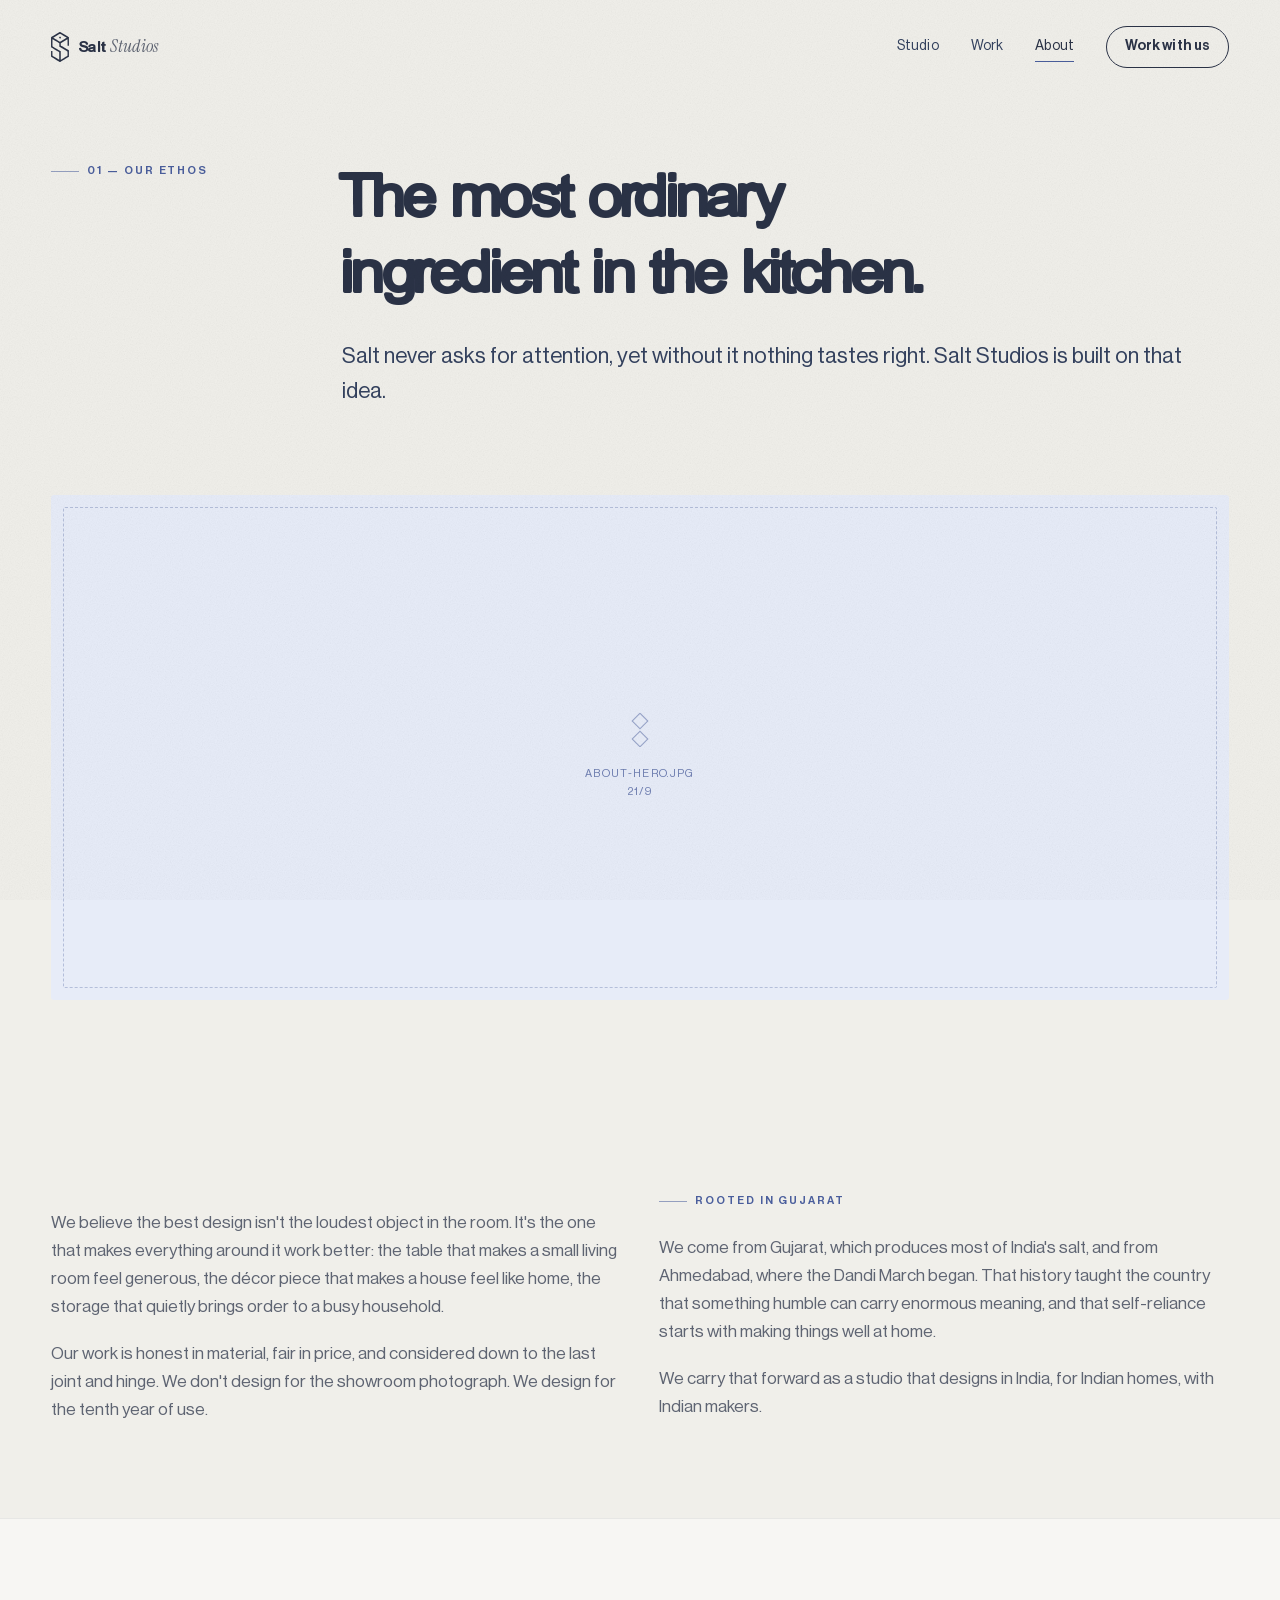
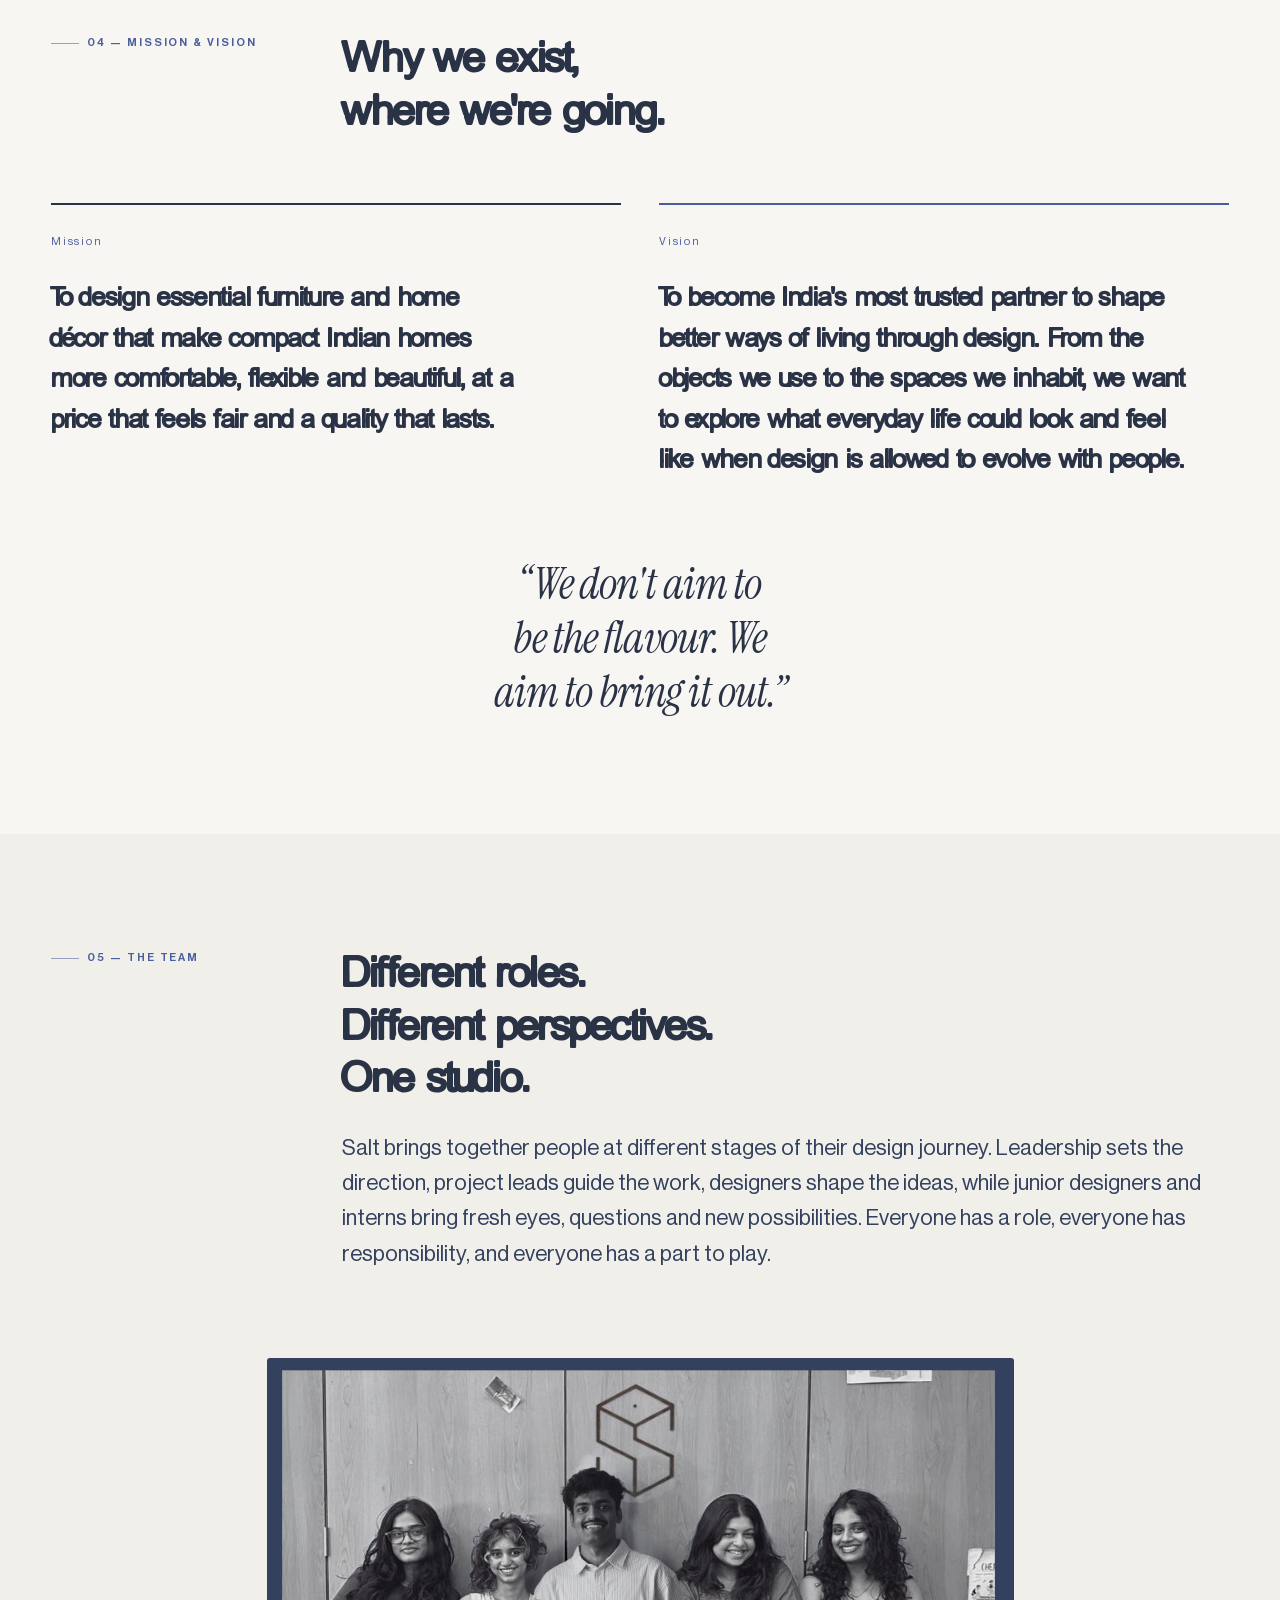
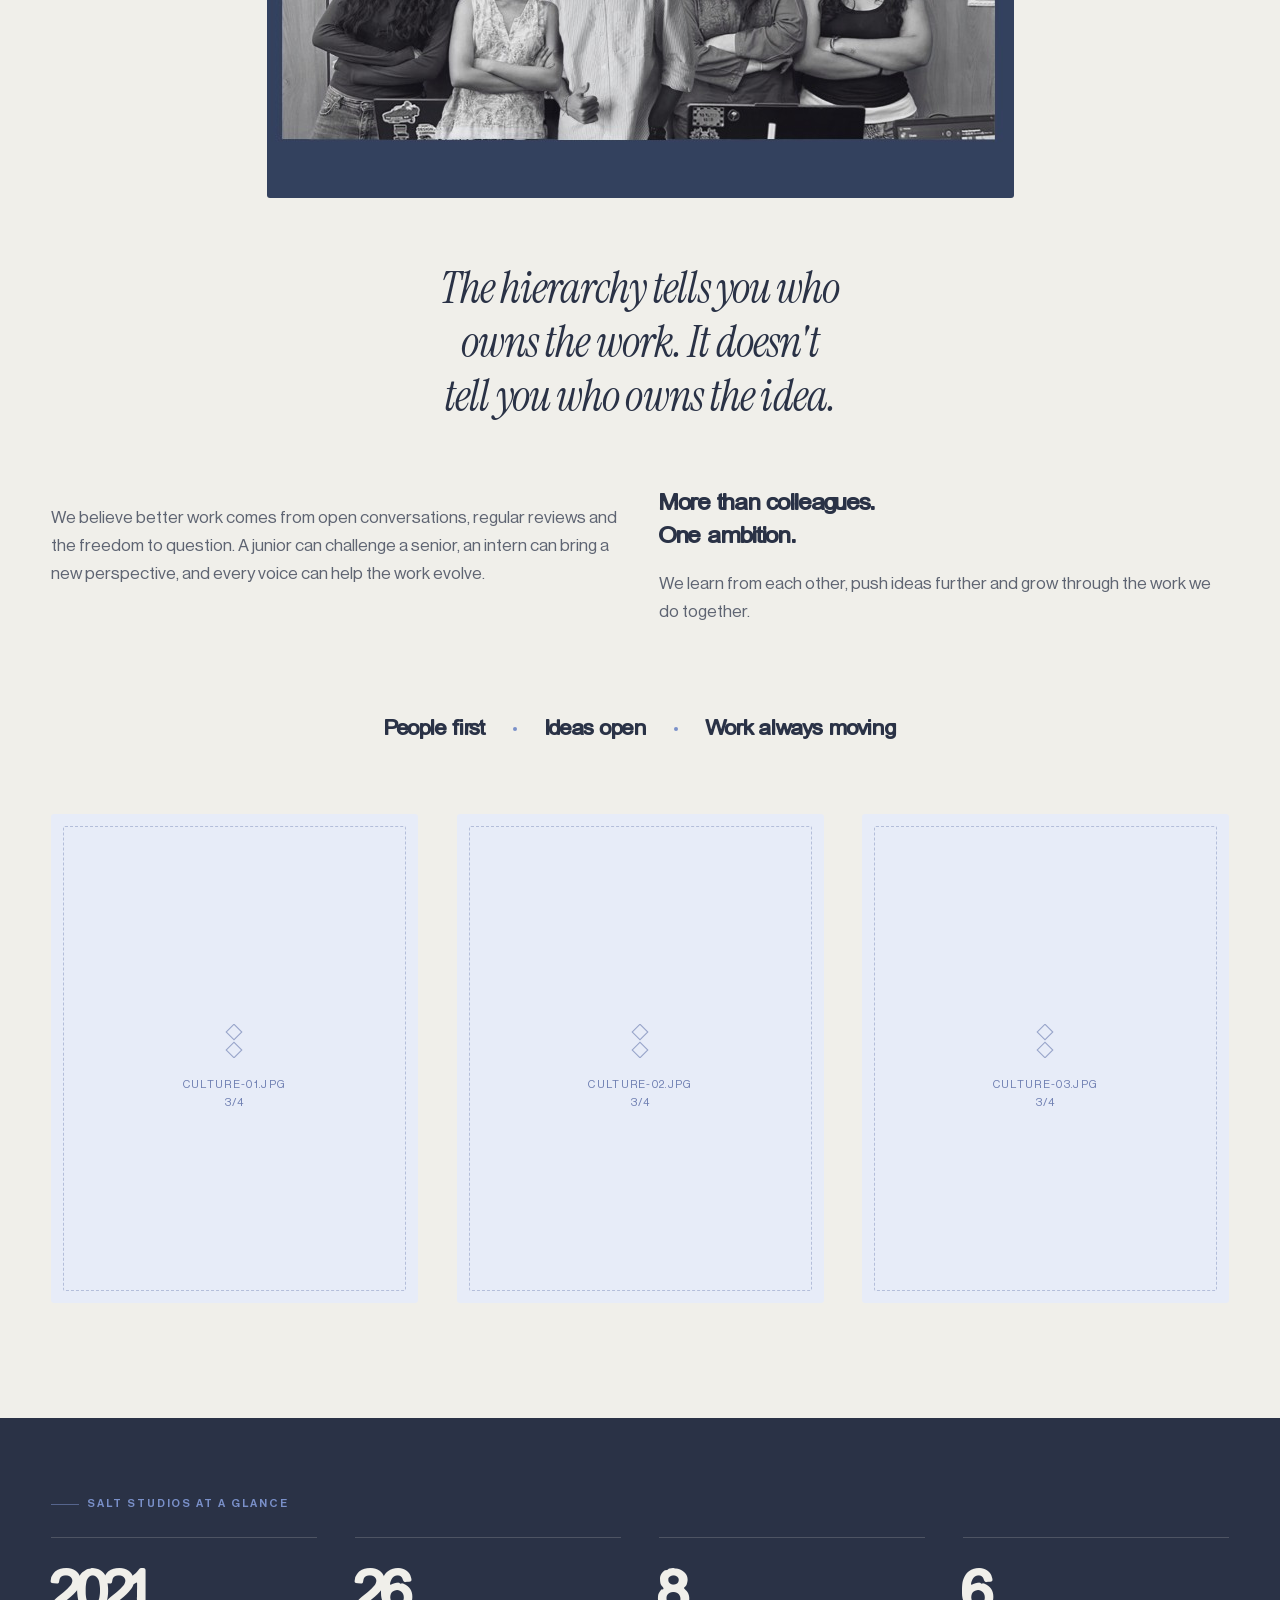
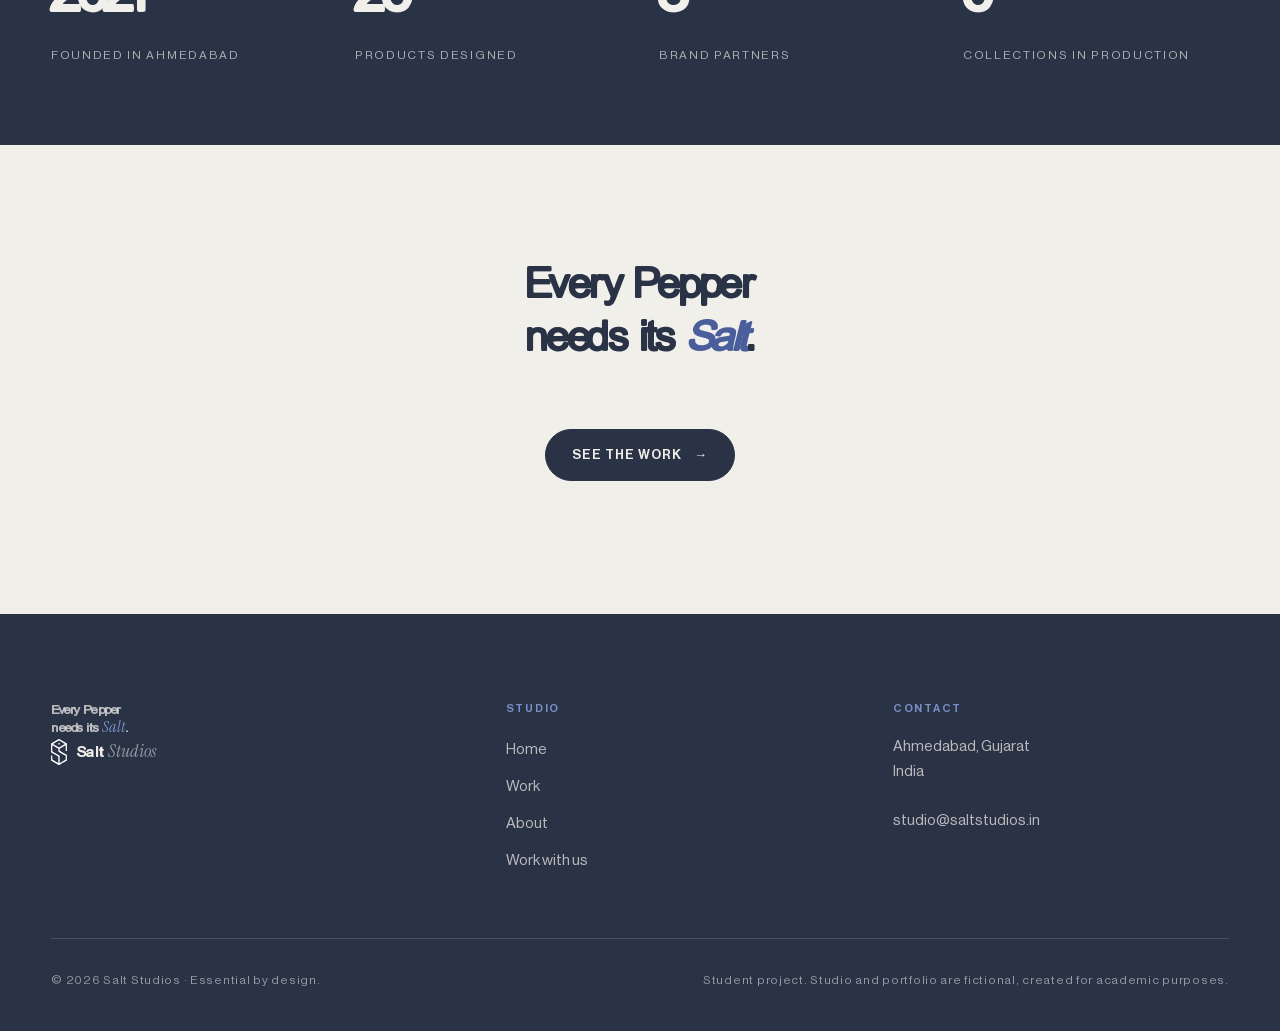
==== commit ed52daf0: "Bump the asset version for the team-photo CSS .slot--team is new, so without this a returning visito" ====
--- a/about.html
+++ b/about.html
@@ -29,7 +29,7 @@
      shows. See .intro in salt.css and runIntro() in salt.js. -->
 <script>try{if(!sessionStorage.getItem('salt-intro-seen'))document.documentElement.classList.add('intro-on')}catch(e){}</script>
 
-<link rel="stylesheet" href="assets/css/salt.css?v=20260919a">
+<link rel="stylesheet" href="assets/css/salt.css?v=20260921a">
 </head>
 
 <body>
@@ -298,6 +298,6 @@
   </div>
 </footer>
 
-<script src="assets/js/salt.js?v=20260919a"></script>
+<script src="assets/js/salt.js?v=20260921a"></script>
 </body>
 </html>
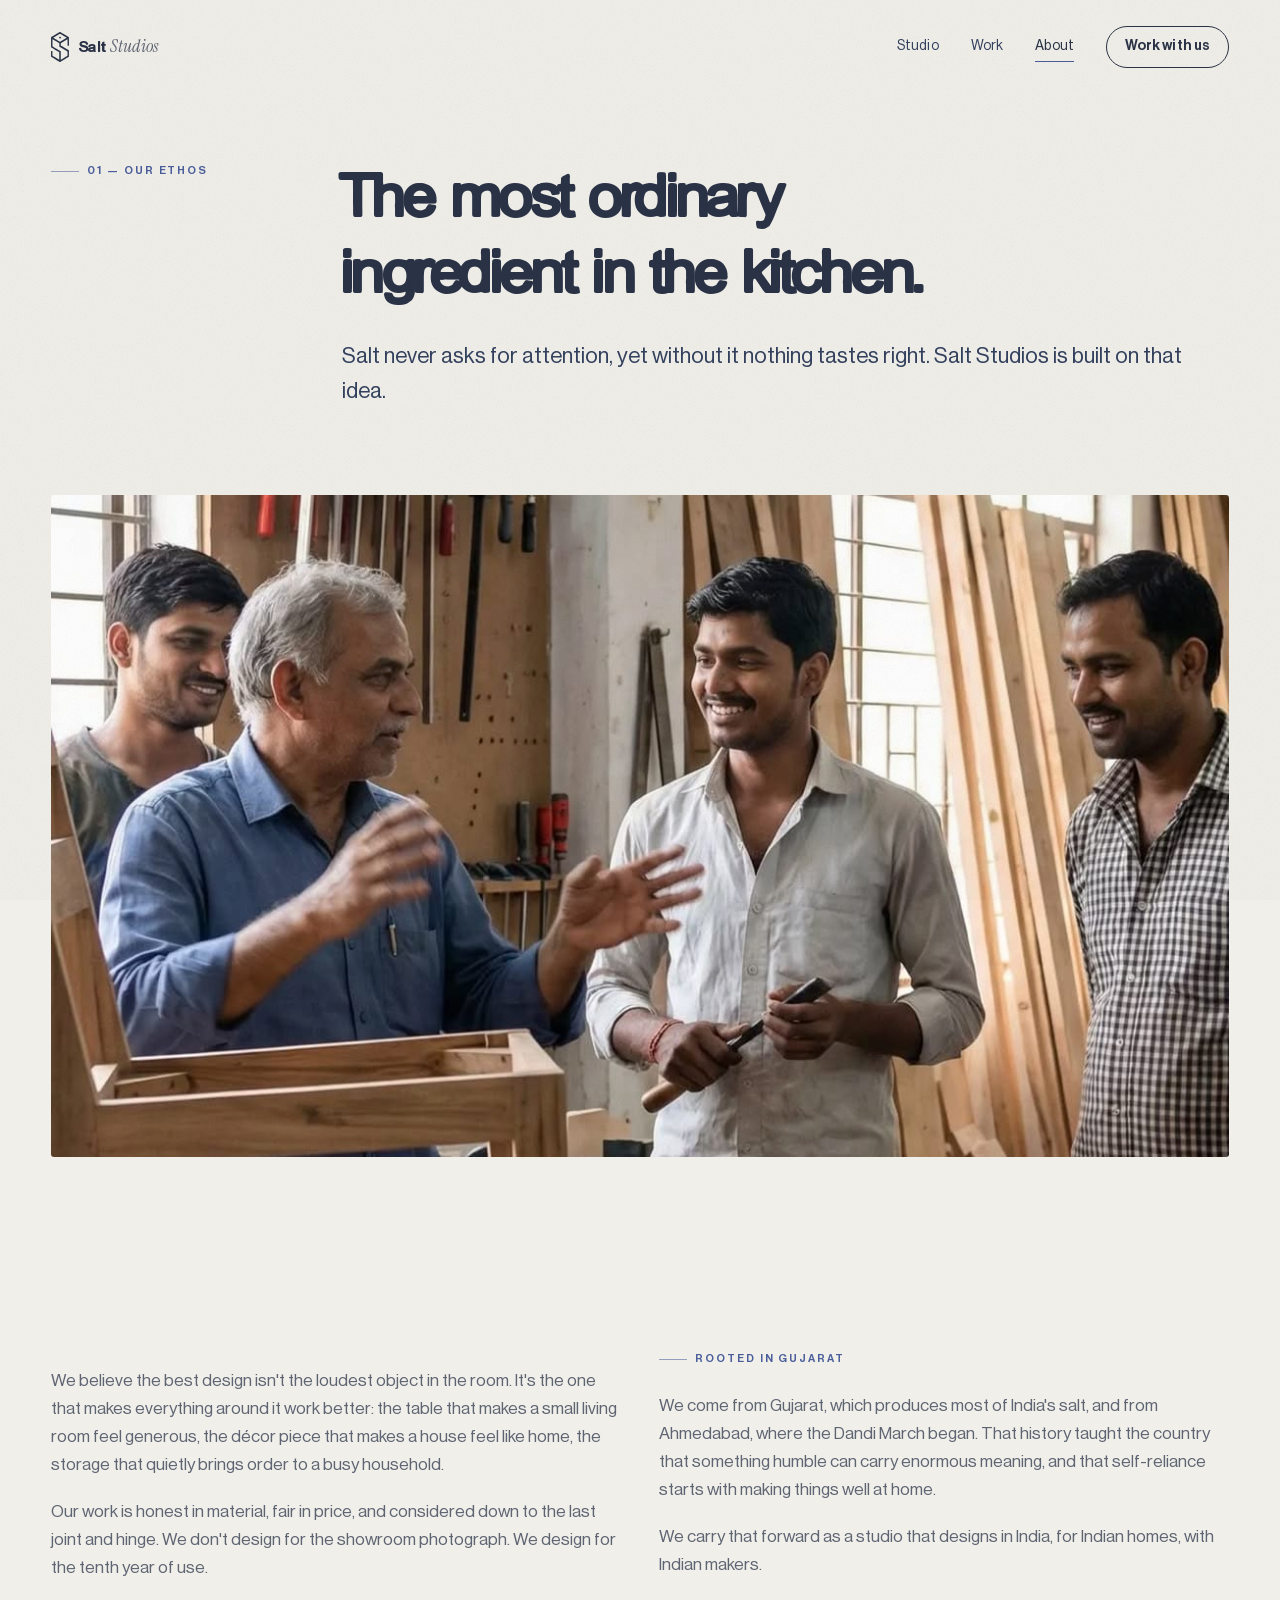
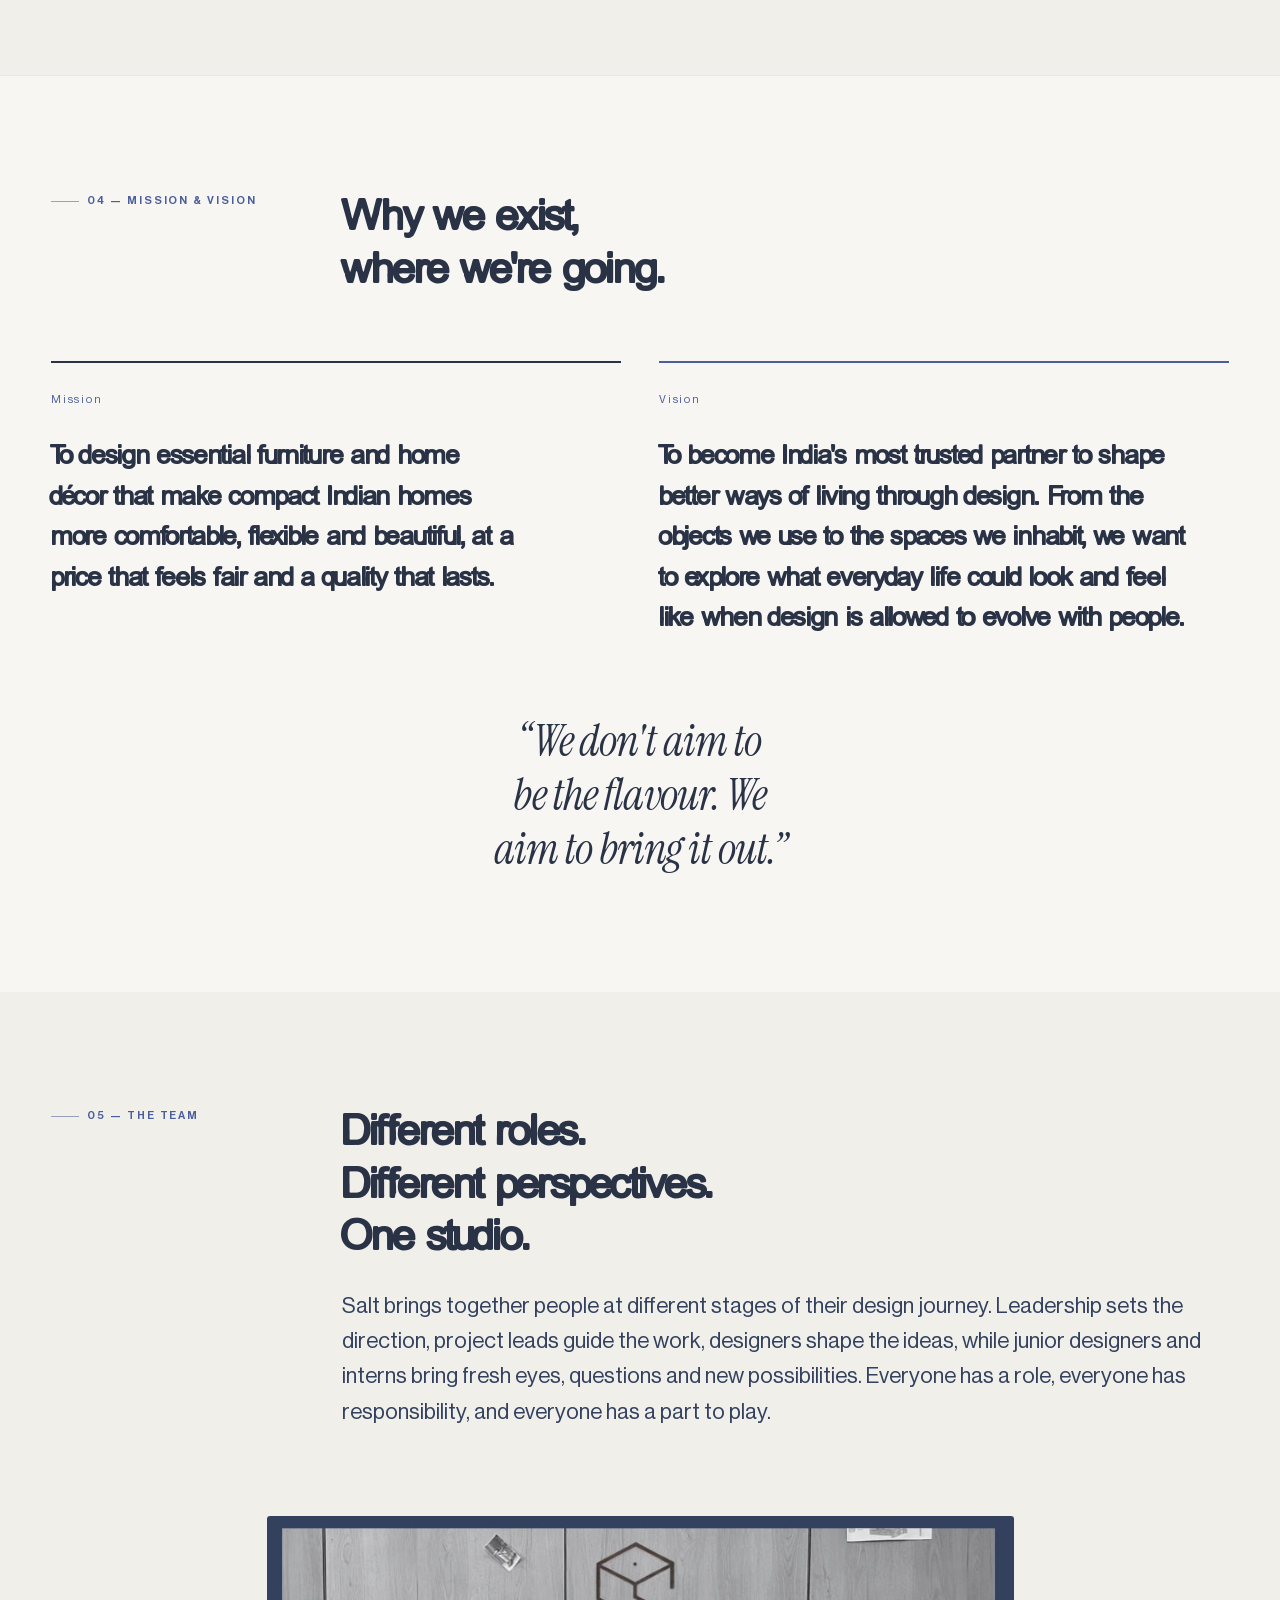
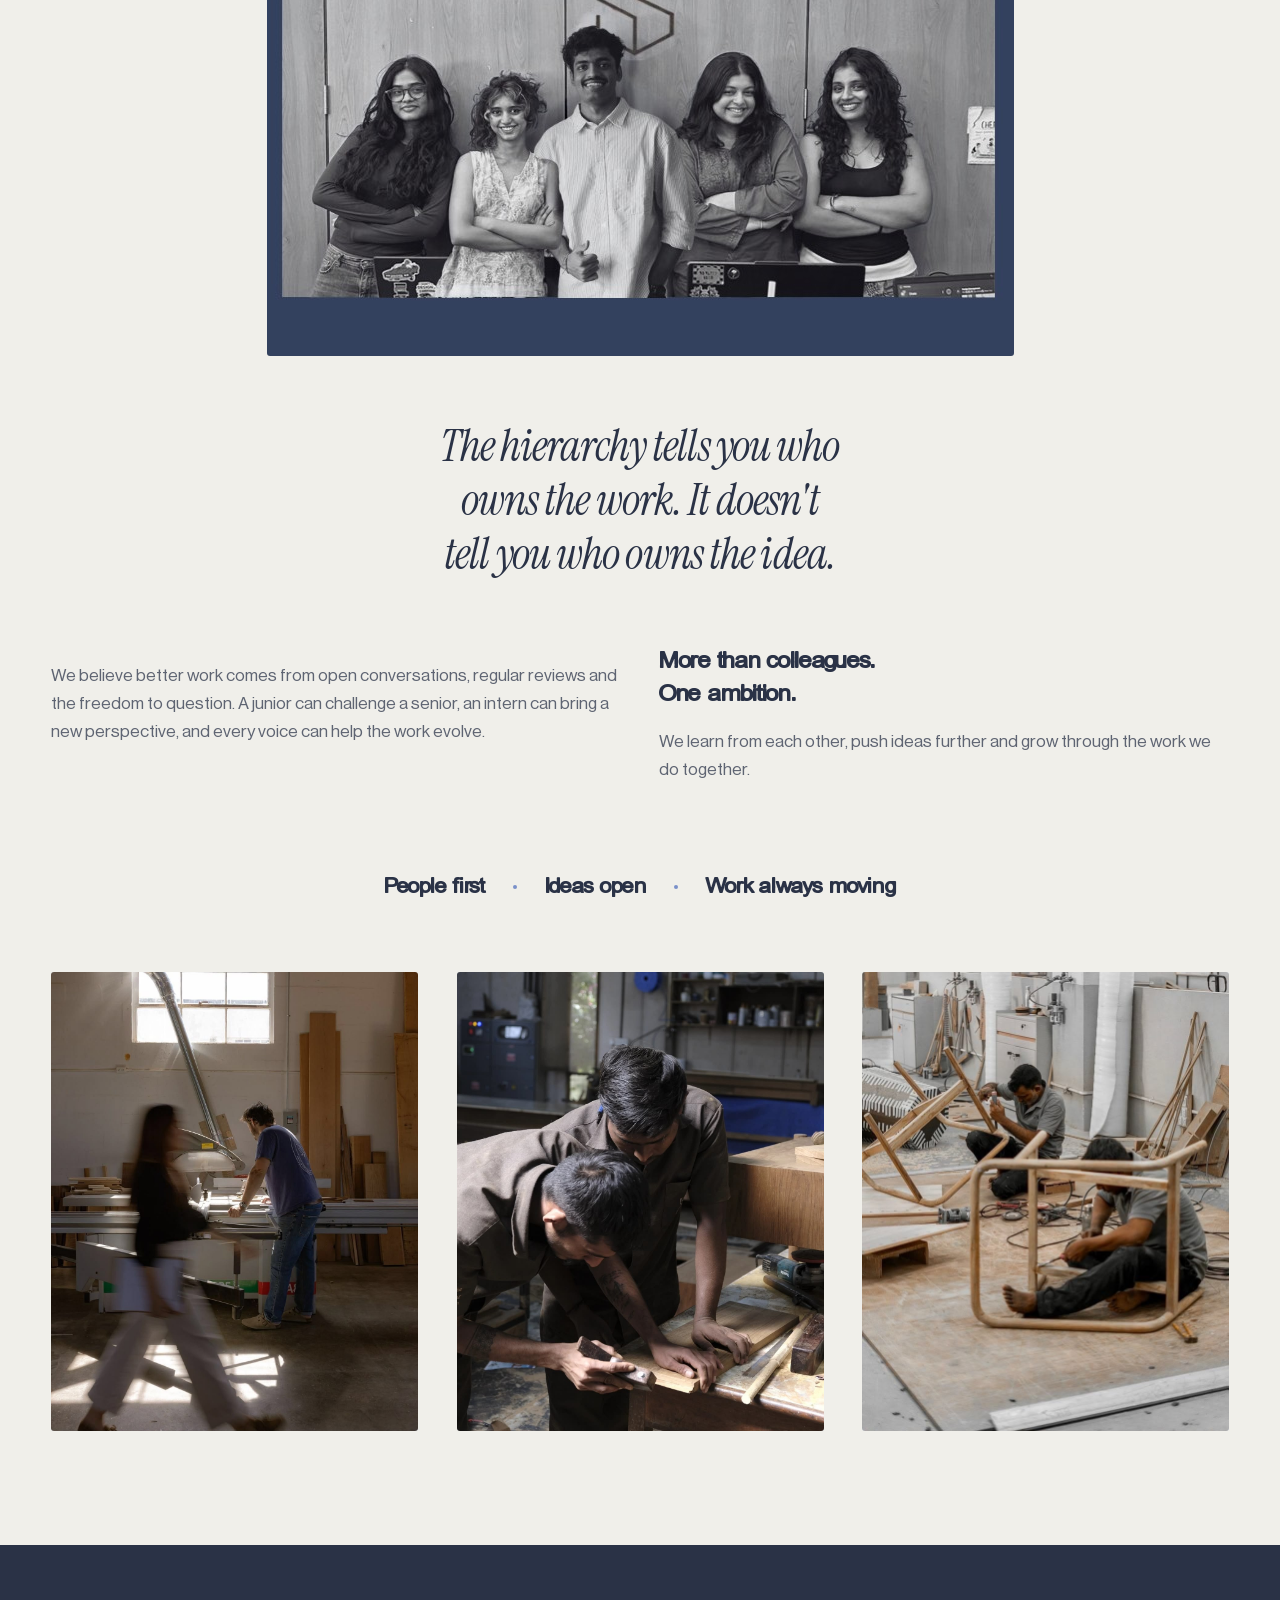
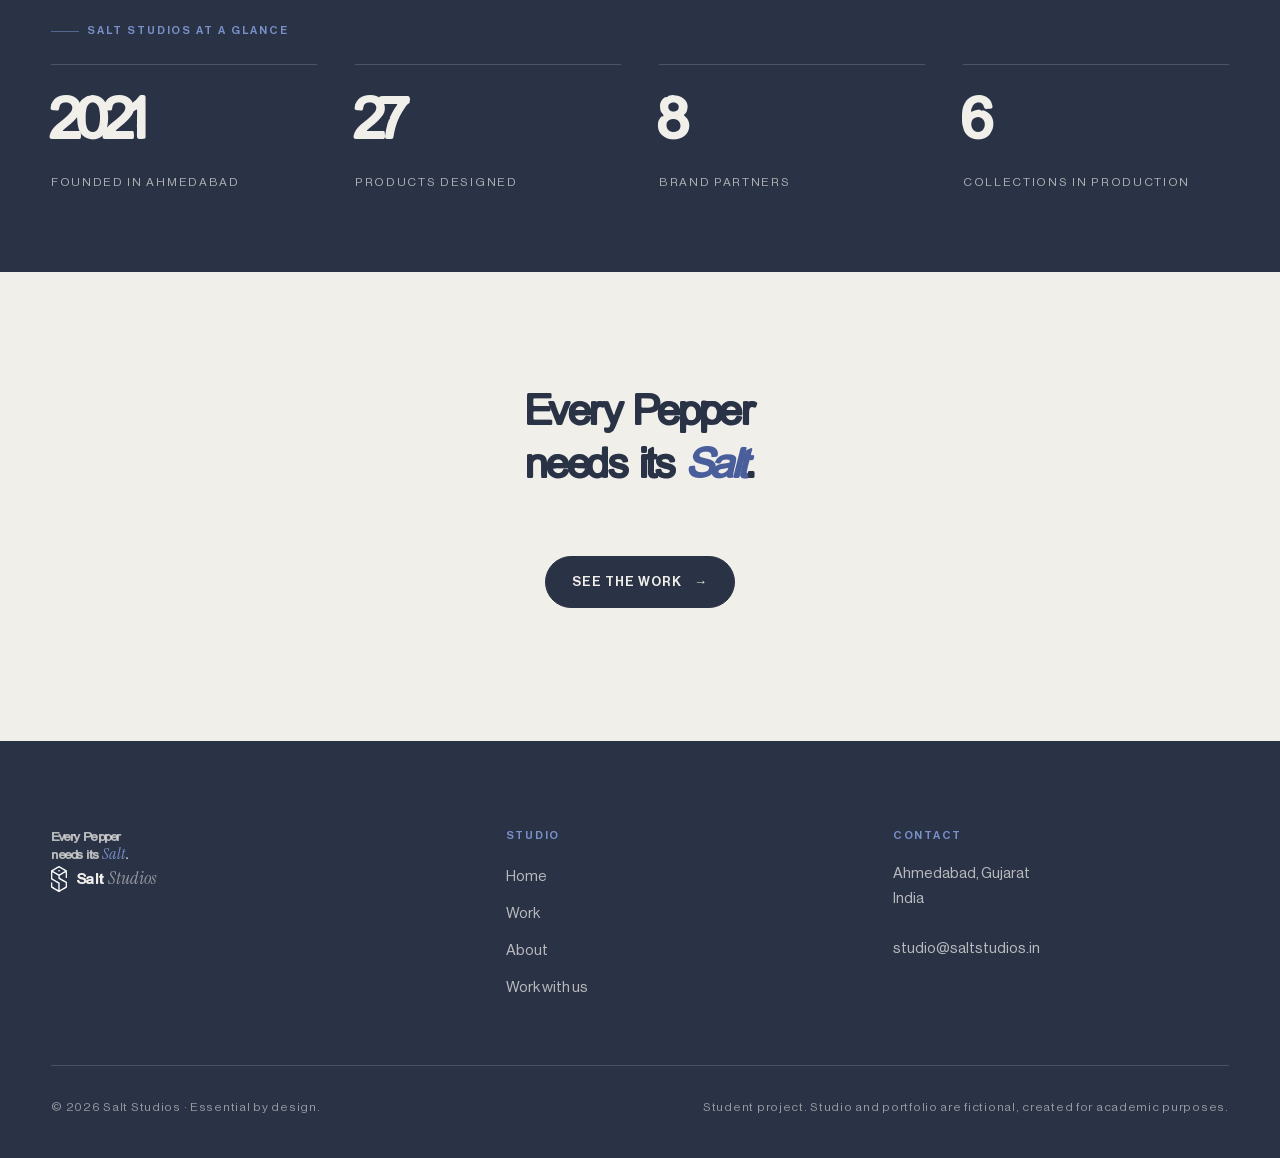
==== commit d454f9d4: "Fill the four remaining about-page photo slots Four supplied workshop photographs into the hero and " ====
--- a/about.html
+++ b/about.html
@@ -71,8 +71,11 @@
         </div>
       </div>
 
-      <figure class="slot slot--pano reveal reveal--media">
-        <img src="assets/img/about-hero.jpg" alt="The Salt Studios team at work in Ahmedabad">
+      <!-- 16:9, not the 21:9 slot--pano this started as: the supplied photo is
+           portrait, and a 21:9 band would have thrown away two thirds of its
+           height. 16:9 also sits in a family with team.jpg (1.698) below. -->
+      <figure class="slot slot--wide reveal reveal--media">
+        <img src="assets/img/about-hero.jpg" alt="A review on the workshop floor: a senior designer talking through a chair frame with three of the studio's makers">
       </figure>
     </div>
   </section>
@@ -207,14 +210,17 @@
       </p>
 
       <div class="grid grid--3 u-mt-l">
-        <figure class="slot slot--tall reveal reveal--media">
-          <img src="assets/img/culture-01.jpg" alt="Salt Studios at work" loading="lazy">
+        <!-- 4:5 rather than 3:4: the supplied photos are 0.75-0.83, so 4:5 is
+             a trim where 3:4 would have cut a person off the edge. Deliberately
+             three different scales - room, hands, floor. -->
+        <figure class="slot slot--hero reveal reveal--media">
+          <img src="assets/img/culture-01.jpg" alt="The workshop in the afternoon, someone crossing the frame while a panel saw is set up" loading="lazy">
         </figure>
-        <figure class="slot slot--tall reveal reveal--media">
-          <img src="assets/img/culture-02.jpg" alt="Salt Studios at work" loading="lazy">
+        <figure class="slot slot--hero reveal reveal--media">
+          <img src="assets/img/culture-02.jpg" alt="Two makers bent over a bench together, marking out a joint on a teak panel" loading="lazy">
         </figure>
-        <figure class="slot slot--tall reveal reveal--media">
-          <img src="assets/img/culture-03.jpg" alt="Salt Studios at work" loading="lazy">
+        <figure class="slot slot--hero reveal reveal--media">
+          <img src="assets/img/culture-03.jpg" alt="Two makers sitting on the workshop floor assembling bent-wood chair frames" loading="lazy">
         </figure>
       </div>
     </div>
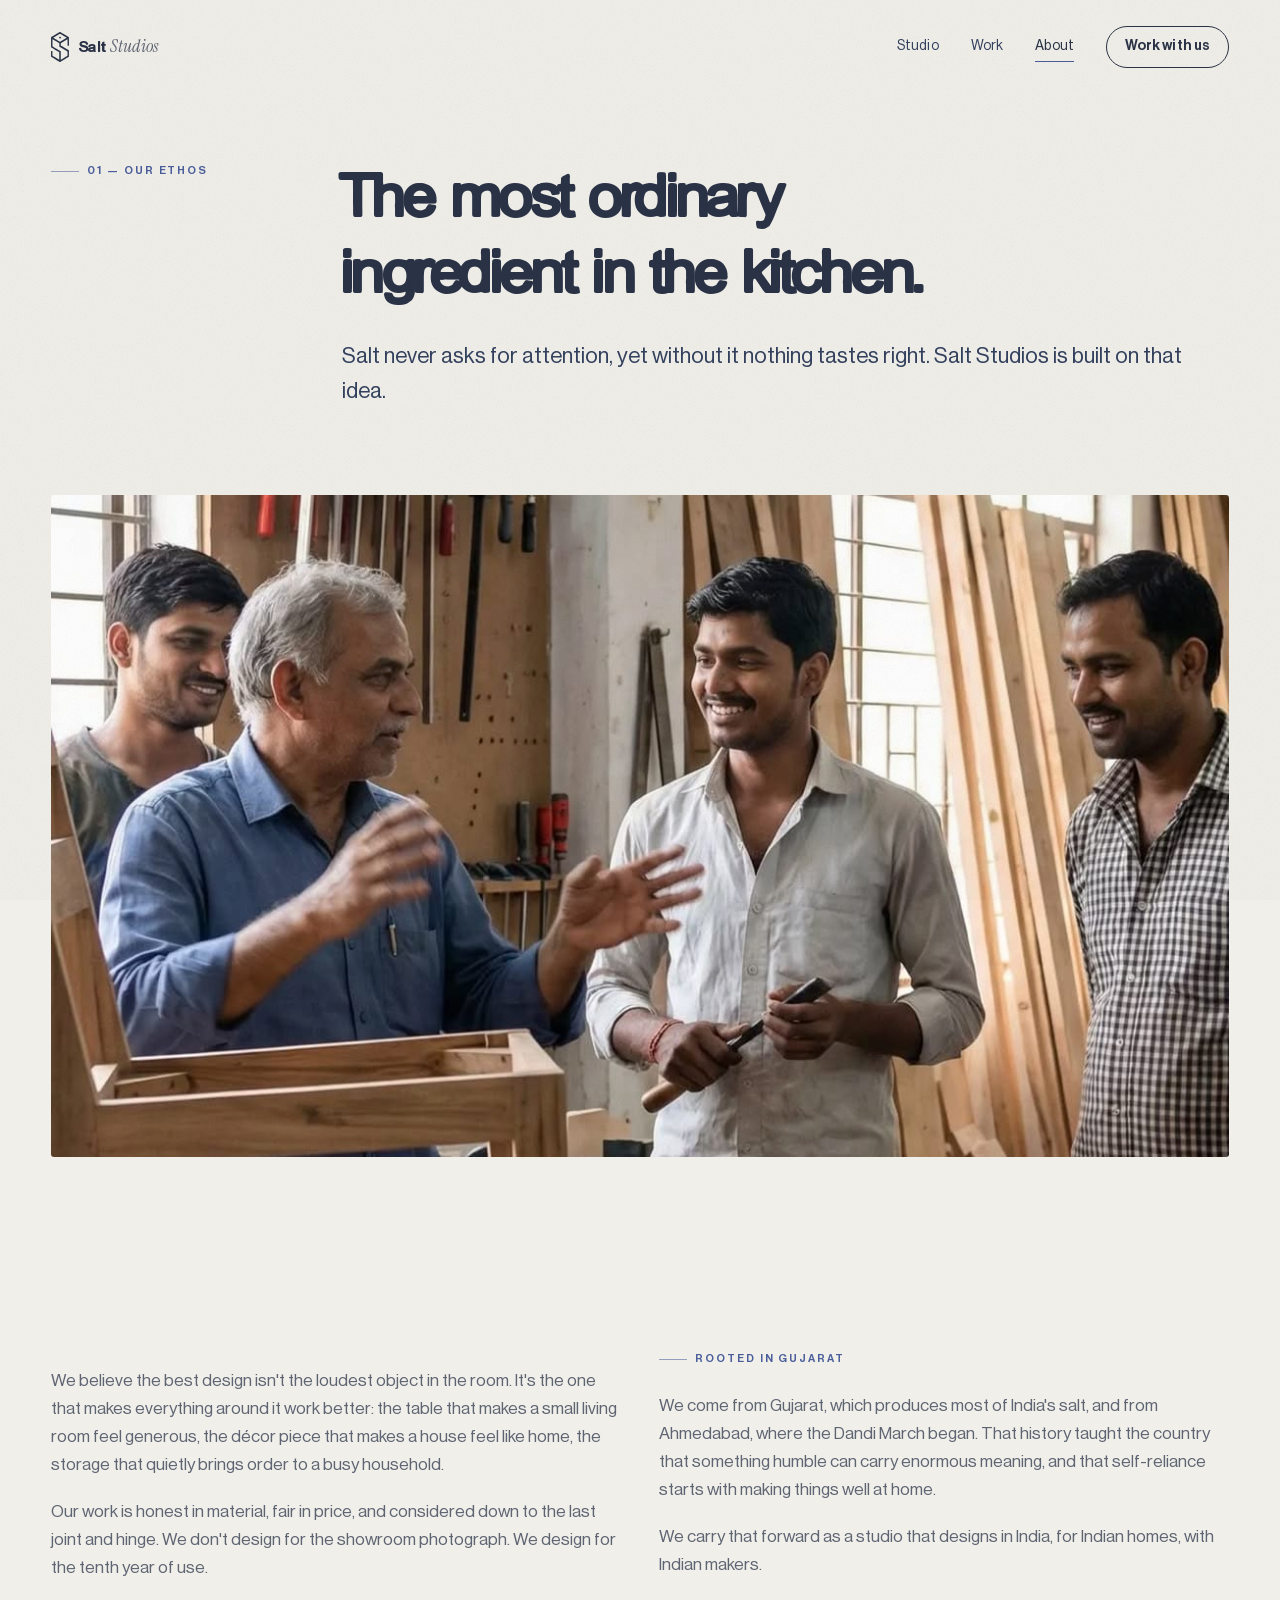
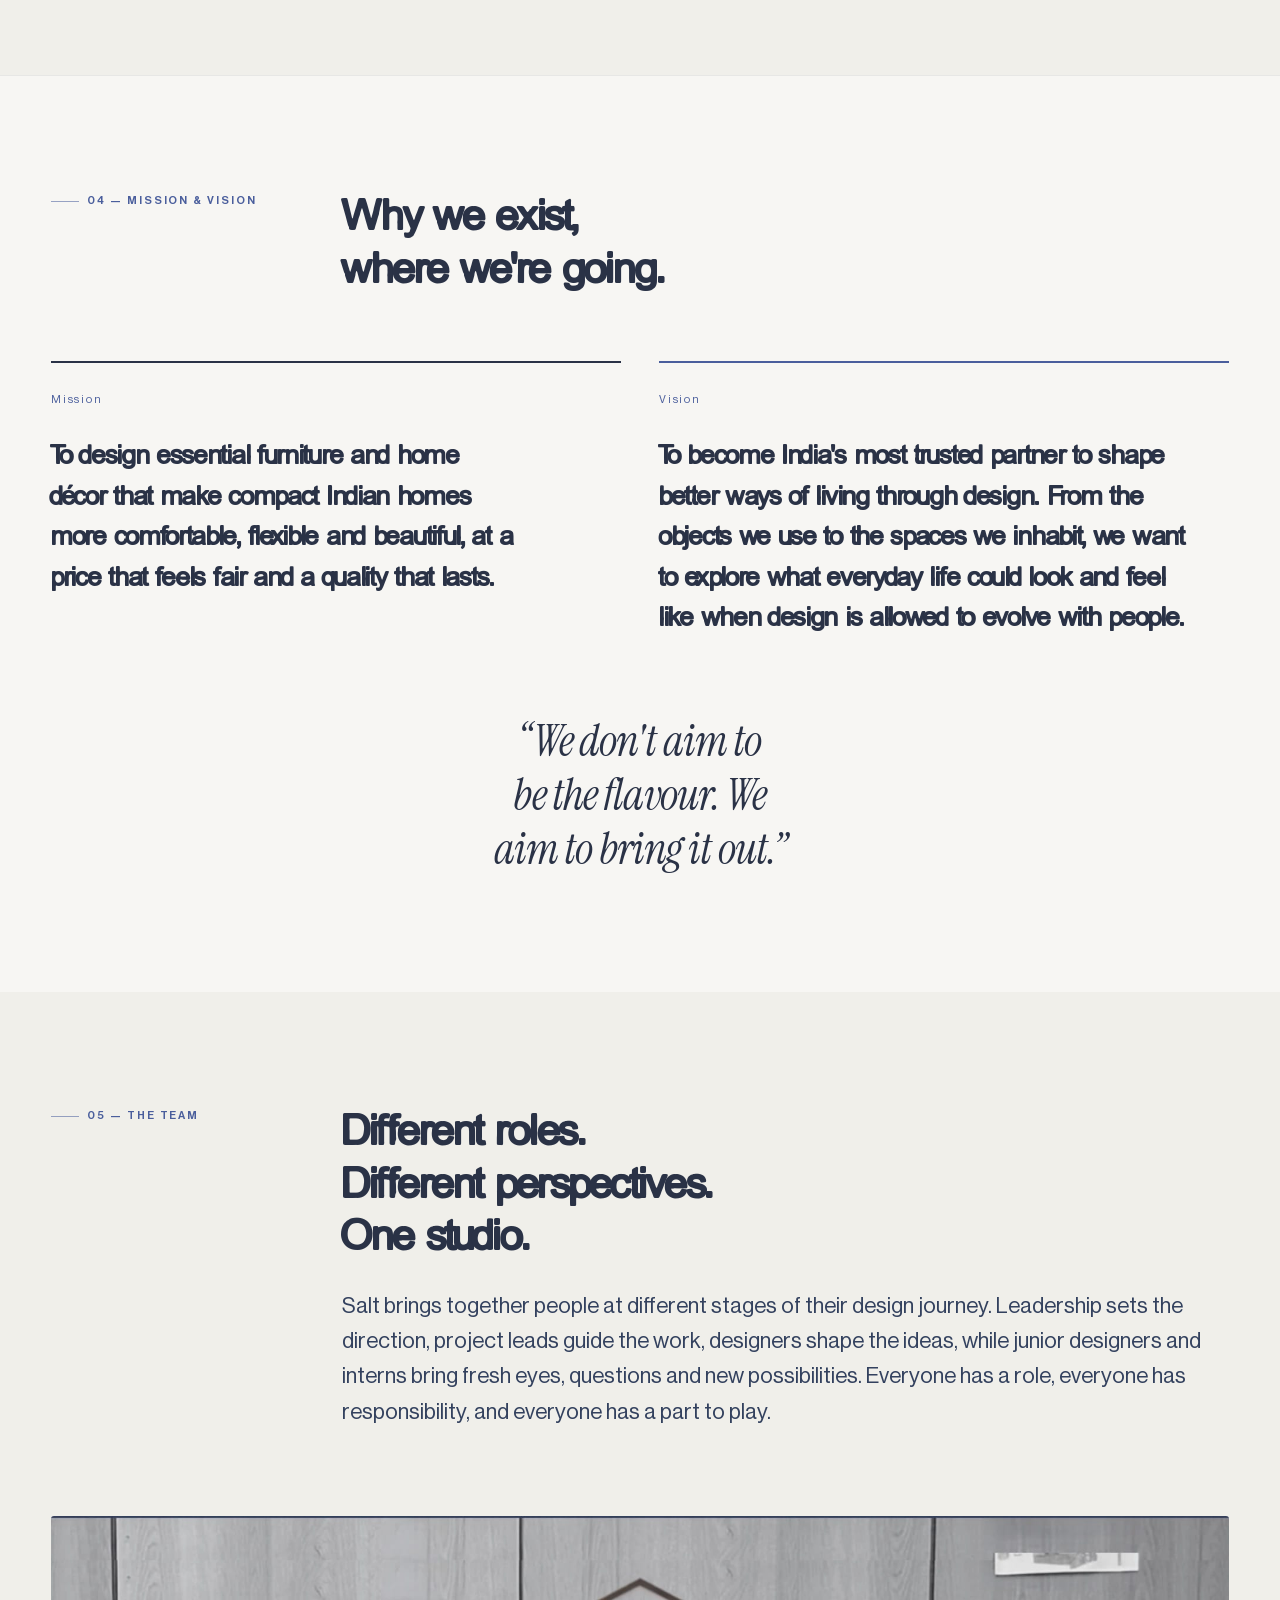
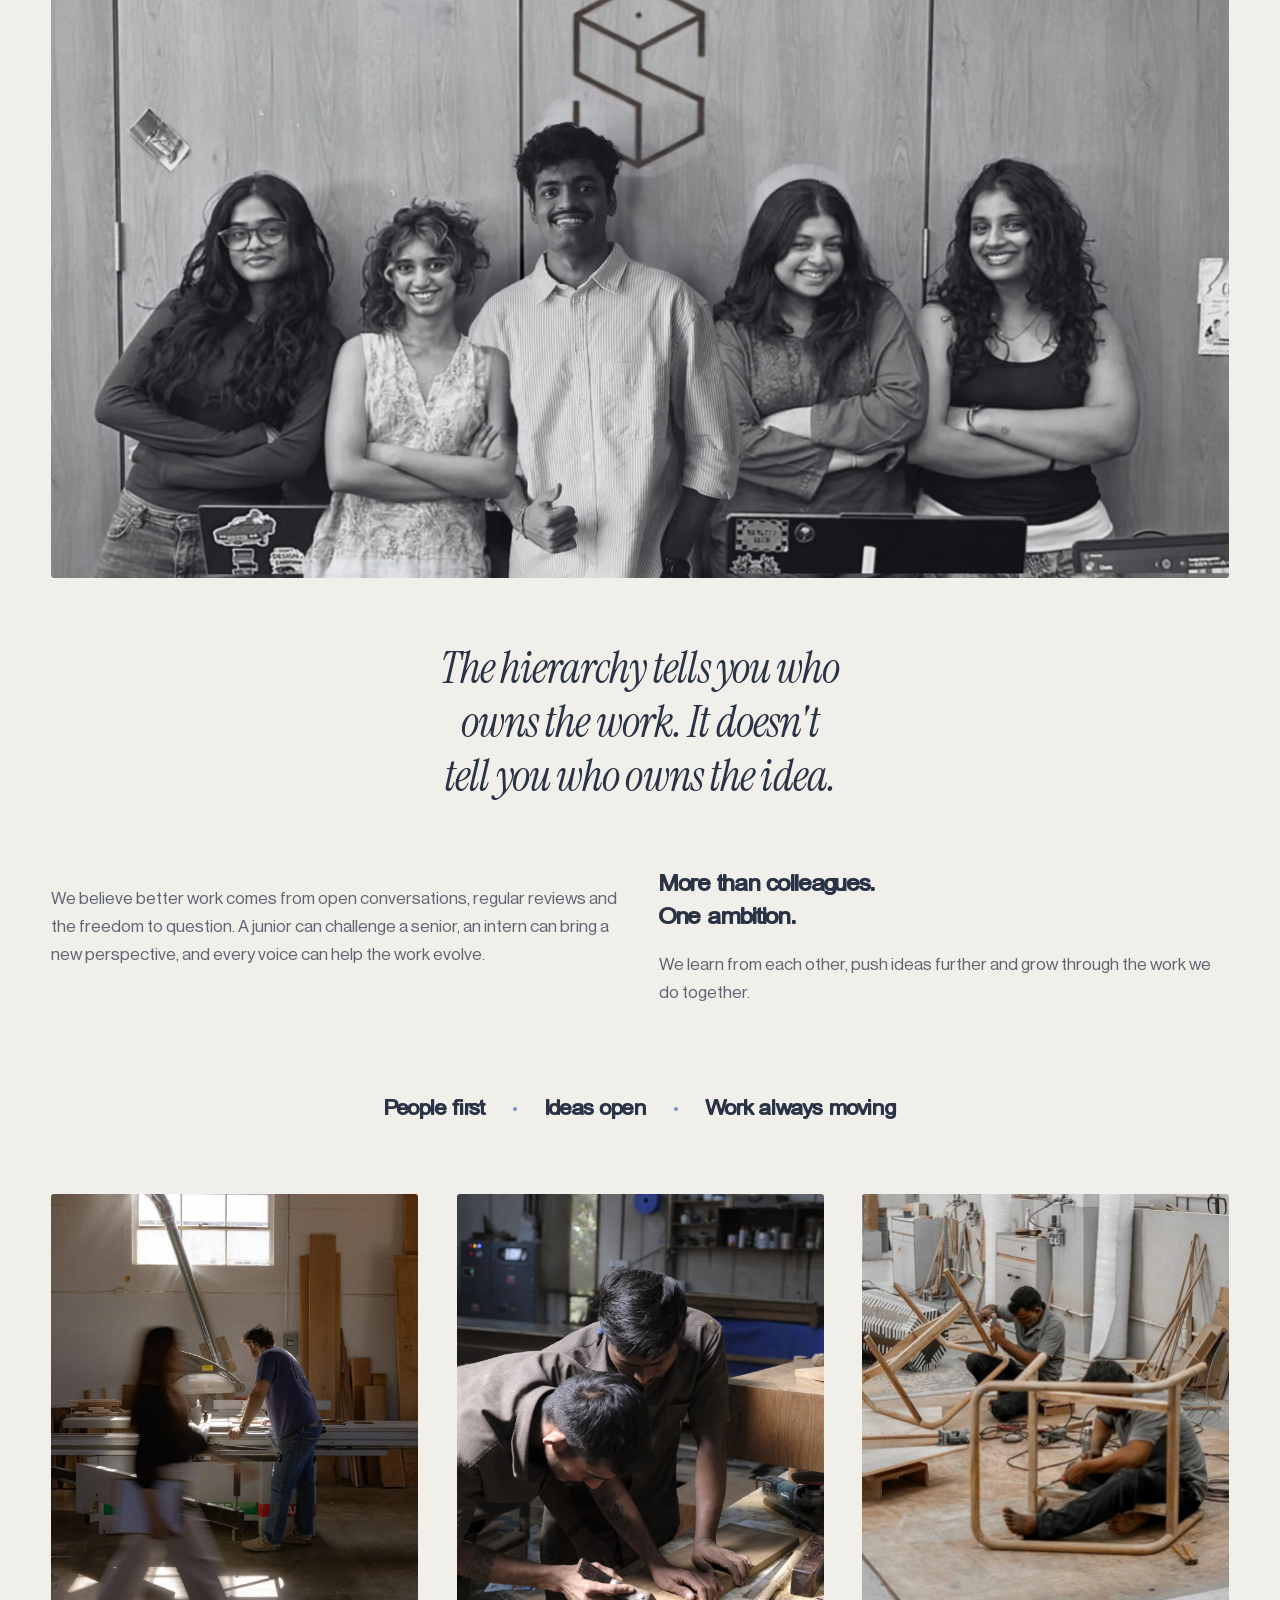
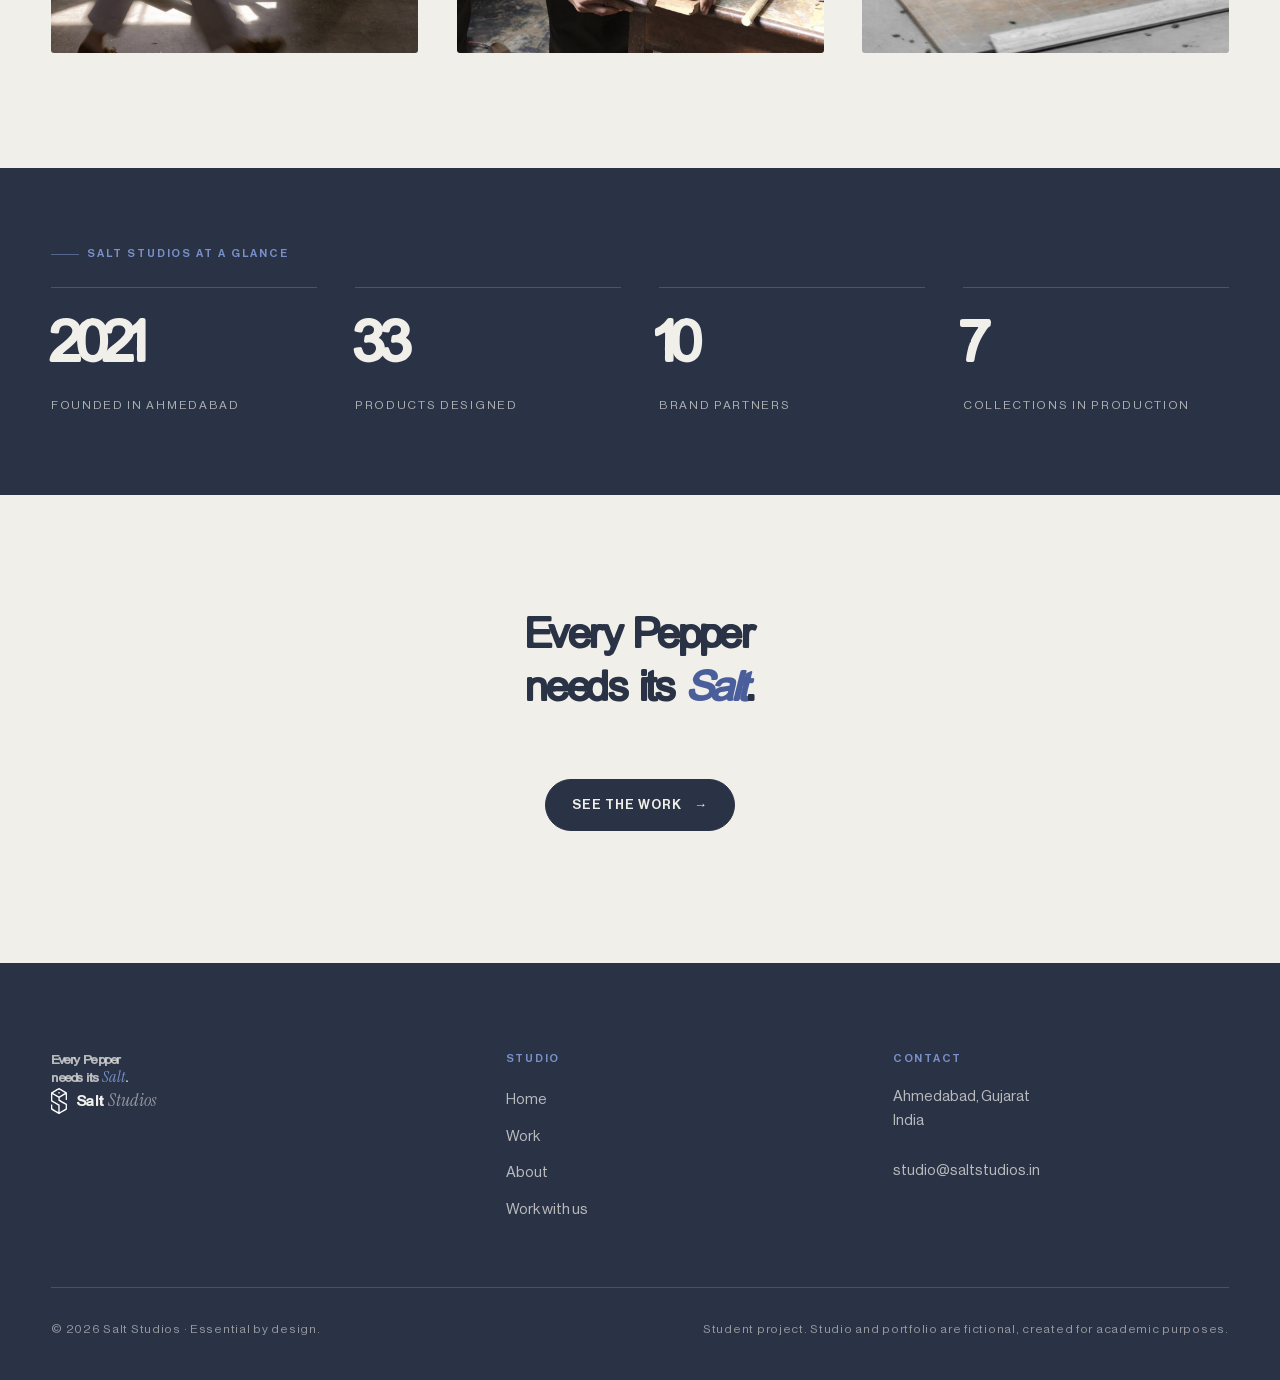
==== commit 1c9b2c37: "Replace the team photograph with the full-resolution version 2000x1125 and exactly 16:9, against 747" ====
--- a/about.html
+++ b/about.html
@@ -29,7 +29,7 @@
      shows. See .intro in salt.css and runIntro() in salt.js. -->
 <script>try{if(!sessionStorage.getItem('salt-intro-seen'))document.documentElement.classList.add('intro-on')}catch(e){}</script>
 
-<link rel="stylesheet" href="assets/css/salt.css?v=20260921a">
+<link rel="stylesheet" href="assets/css/salt.css?v=20260921b">
 </head>
 
 <body>
@@ -73,7 +73,7 @@
 
       <!-- 16:9, not the 21:9 slot--pano this started as: the supplied photo is
            portrait, and a 21:9 band would have thrown away two thirds of its
-           height. 16:9 also sits in a family with team.jpg (1.698) below. -->
+           height. 16:9 also matches team.jpg further down the page. -->
       <figure class="slot slot--wide reveal reveal--media">
         <img src="assets/img/about-hero.jpg" alt="A review on the workshop floor: a senior designer talking through a chair frame with three of the studio's makers">
       </figure>
@@ -175,8 +175,8 @@
         </div>
       </div>
 
-      <figure class="slot slot--team reveal reveal--media">
-        <img src="assets/img/team.jpg" alt="The five of Salt Studios together in the Ahmedabad studio, the logomark mounted on the wall behind them" loading="lazy">
+      <figure class="slot slot--wide reveal reveal--media" style="margin-top:clamp(2rem,5vw,3.5rem)">
+        <img src="assets/img/team.jpg" alt="The five of Salt Studios together in the studio, the logomark mounted on the wall behind them" loading="lazy">
       </figure>
 
       <div class="u-center" style="padding-block:clamp(2rem,5vw,4rem)">
@@ -304,6 +304,6 @@
   </div>
 </footer>
 
-<script src="assets/js/salt.js?v=20260921a"></script>
+<script src="assets/js/salt.js?v=20260921b"></script>
 </body>
 </html>
--- a/assets/css/salt.css
+++ b/assets/css/salt.css
@@ -649,18 +649,6 @@
   line-height: 1.6;
   color: color-mix(in srgb, var(--peri-deep) 78%, transparent);
   white-space: pre-line;
-}
-
-/* The team photograph is a 747px source with its navy mat baked in. Shown at
-   its own size rather than stretched across the column: filling 1165px would
-   be a 1.6x upscale and go visibly soft, and the mat reads better as a print
-   sitting on the page than as a full-width banner. */
-.slot--team {
-  --ar: 747 / 440;
-  max-width: 747px;
-  margin-inline: auto;
-  margin-top: clamp(2rem, 5vw, 3.5rem);
-  background: transparent;
 }
 
 /* ratios */
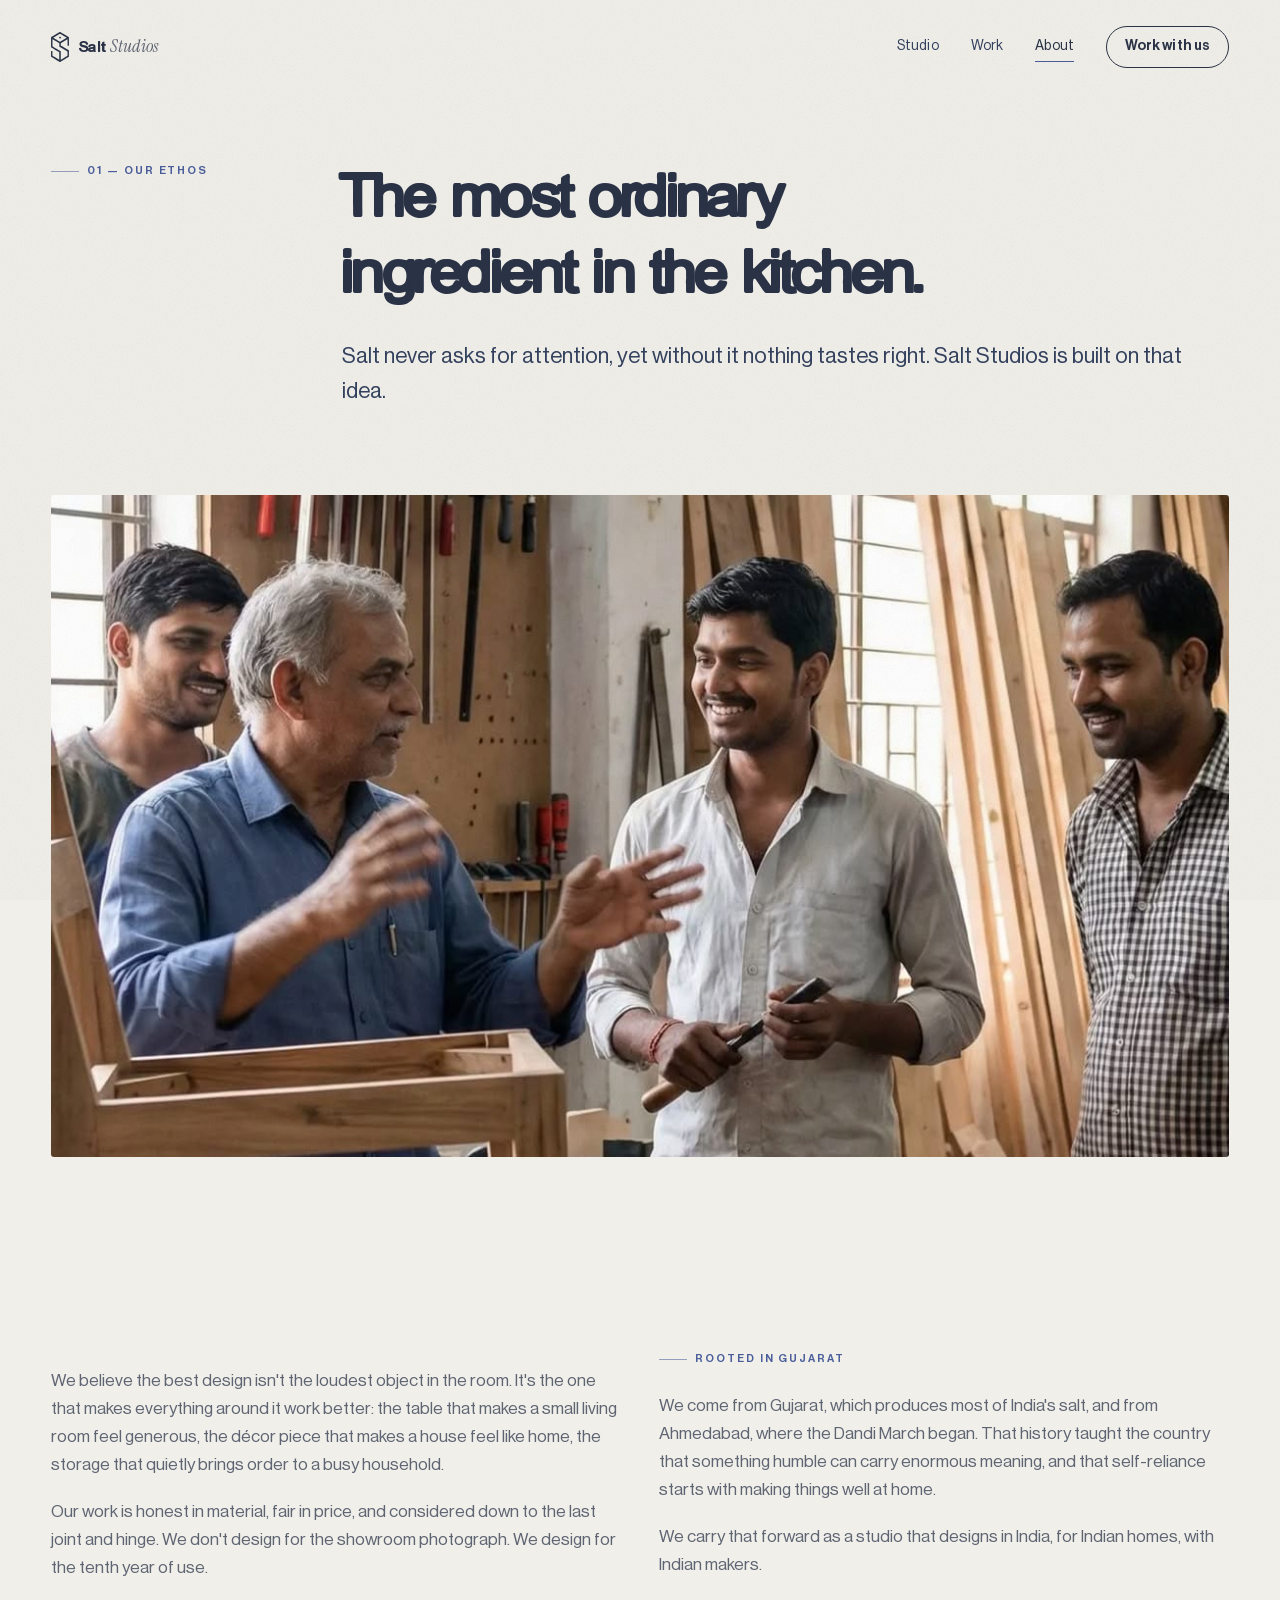
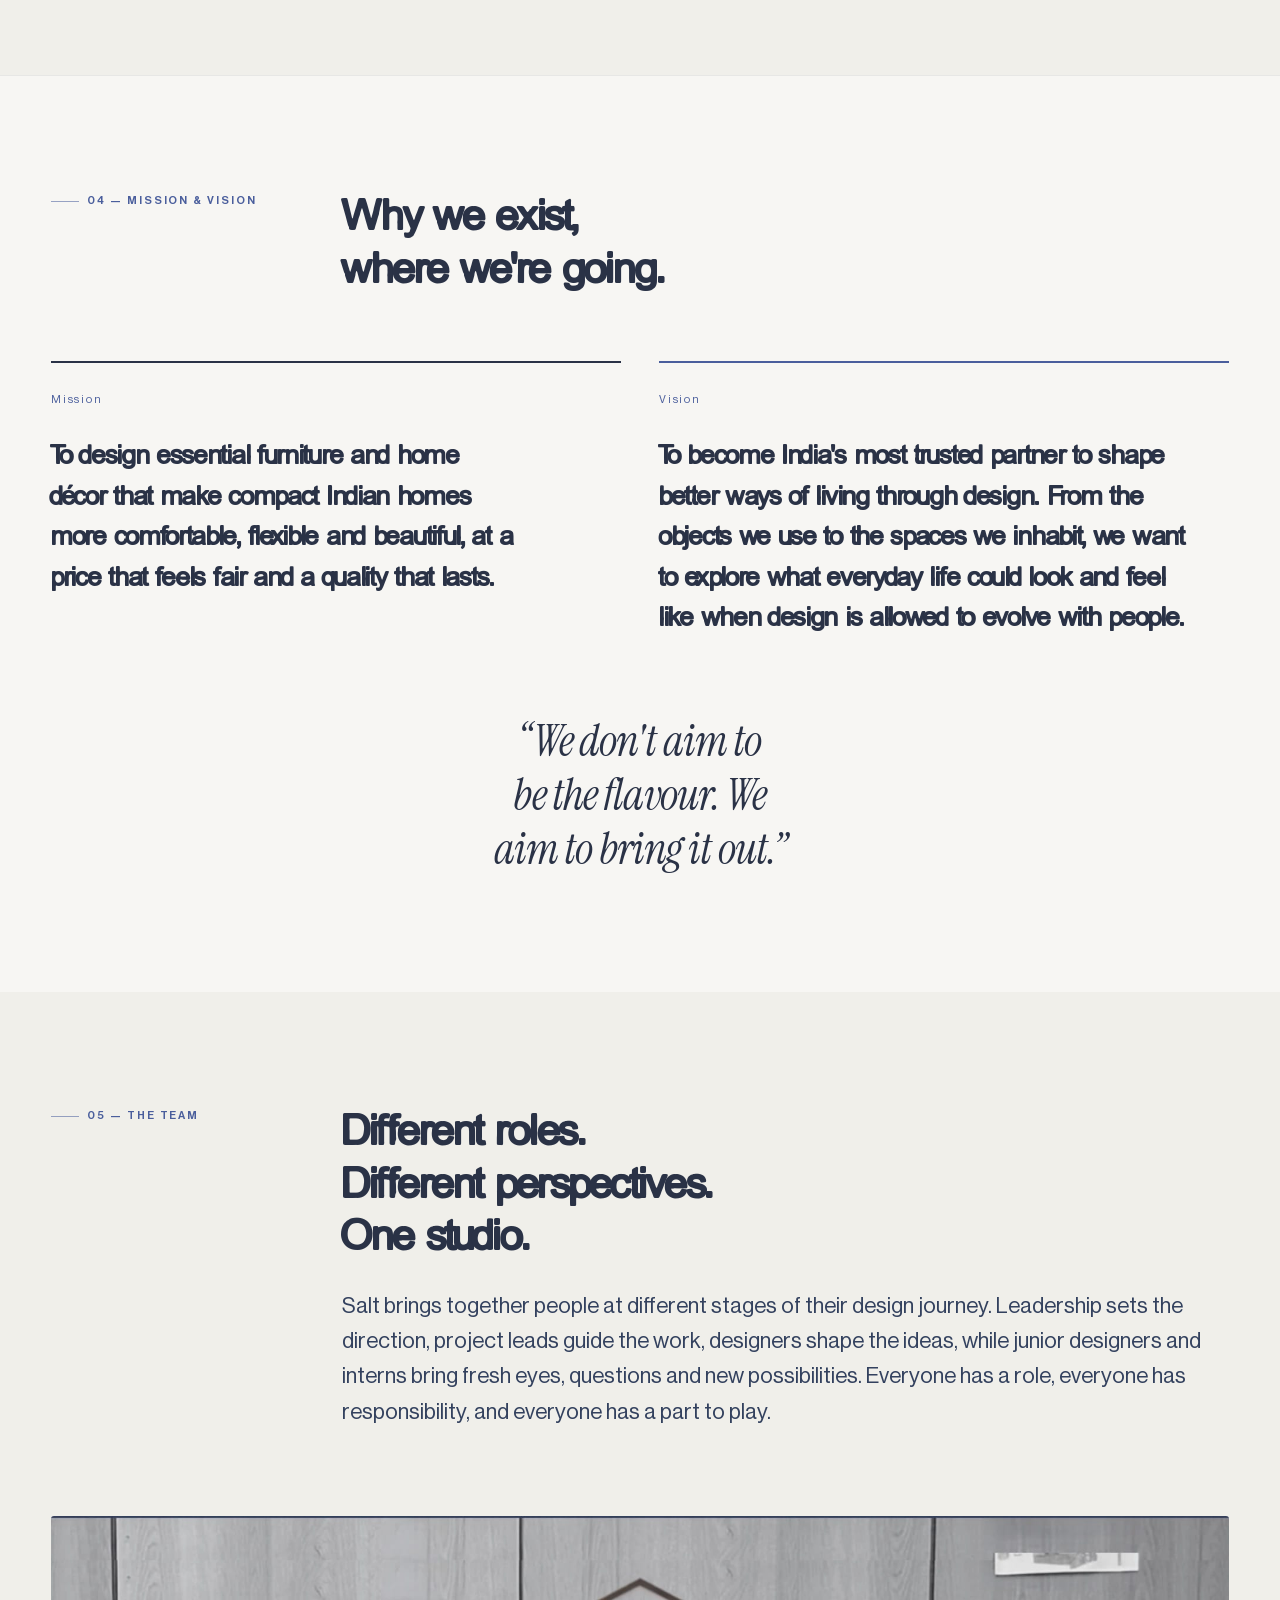
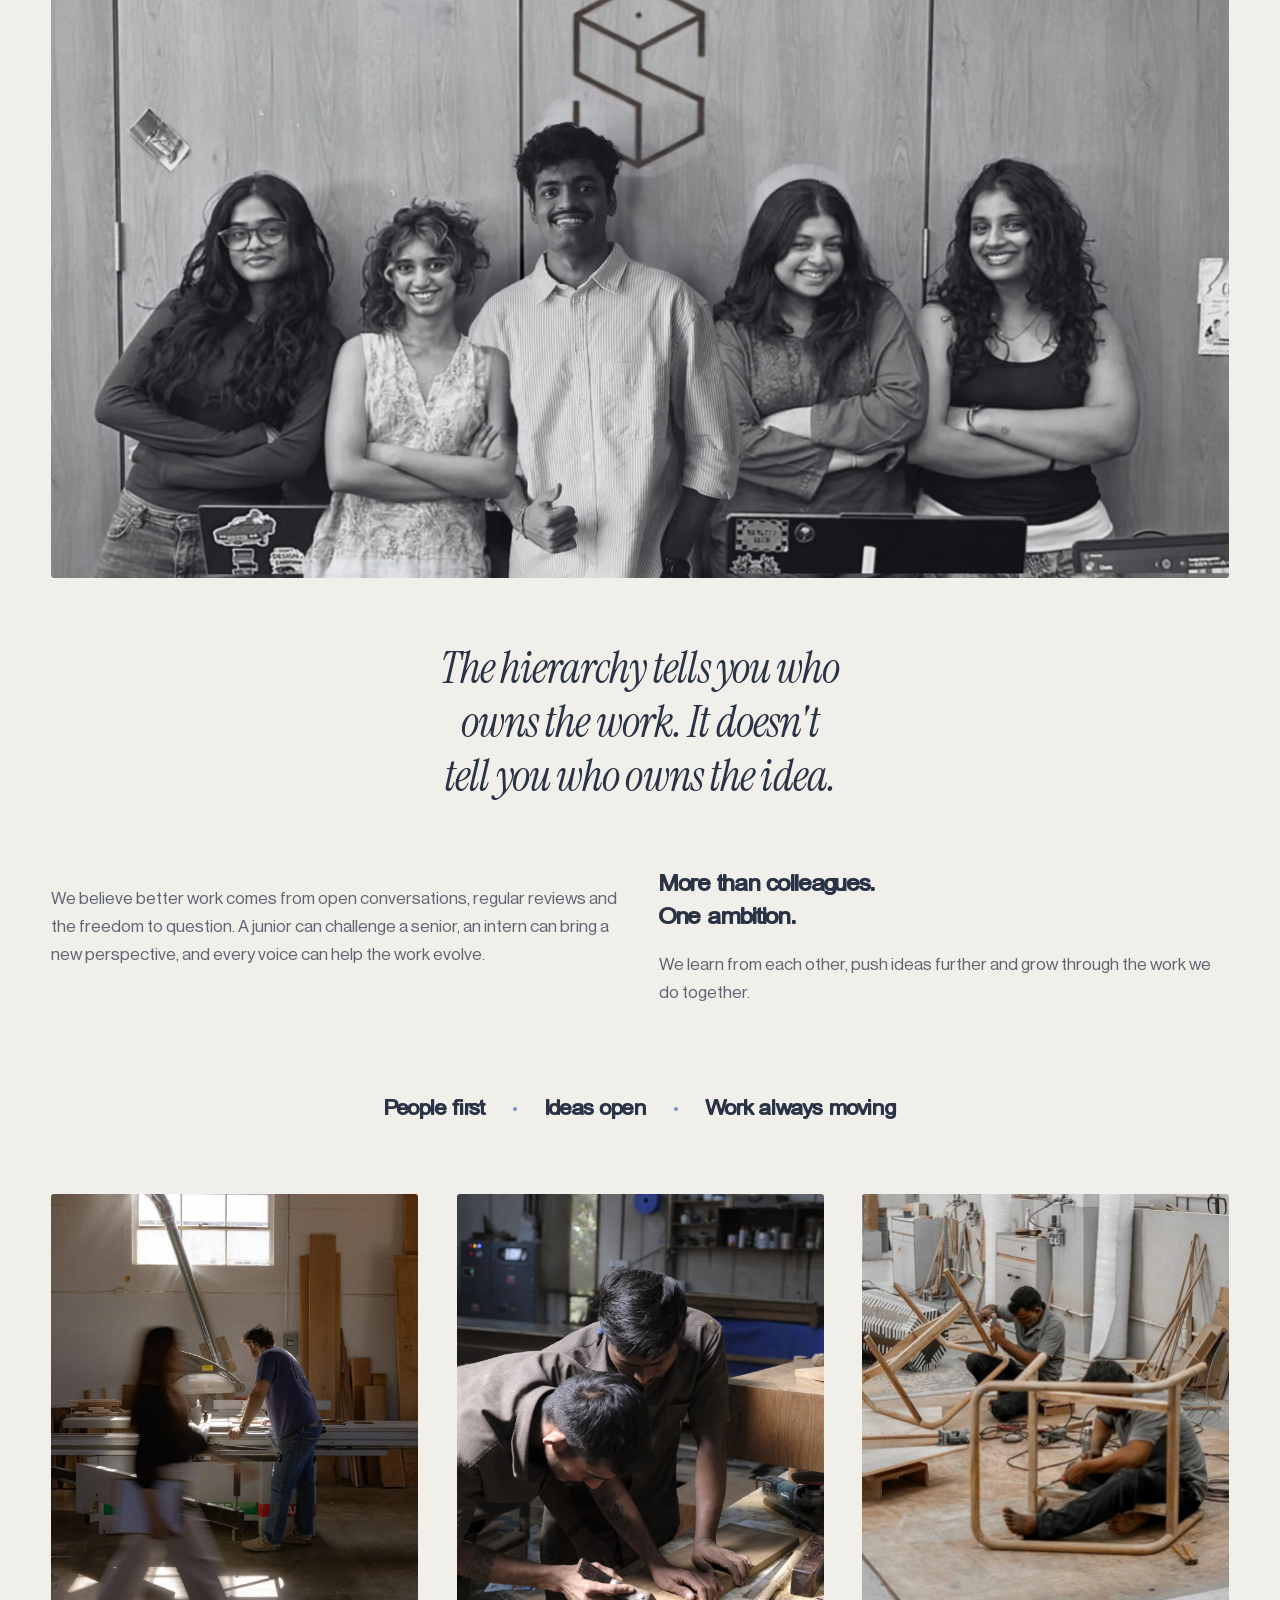
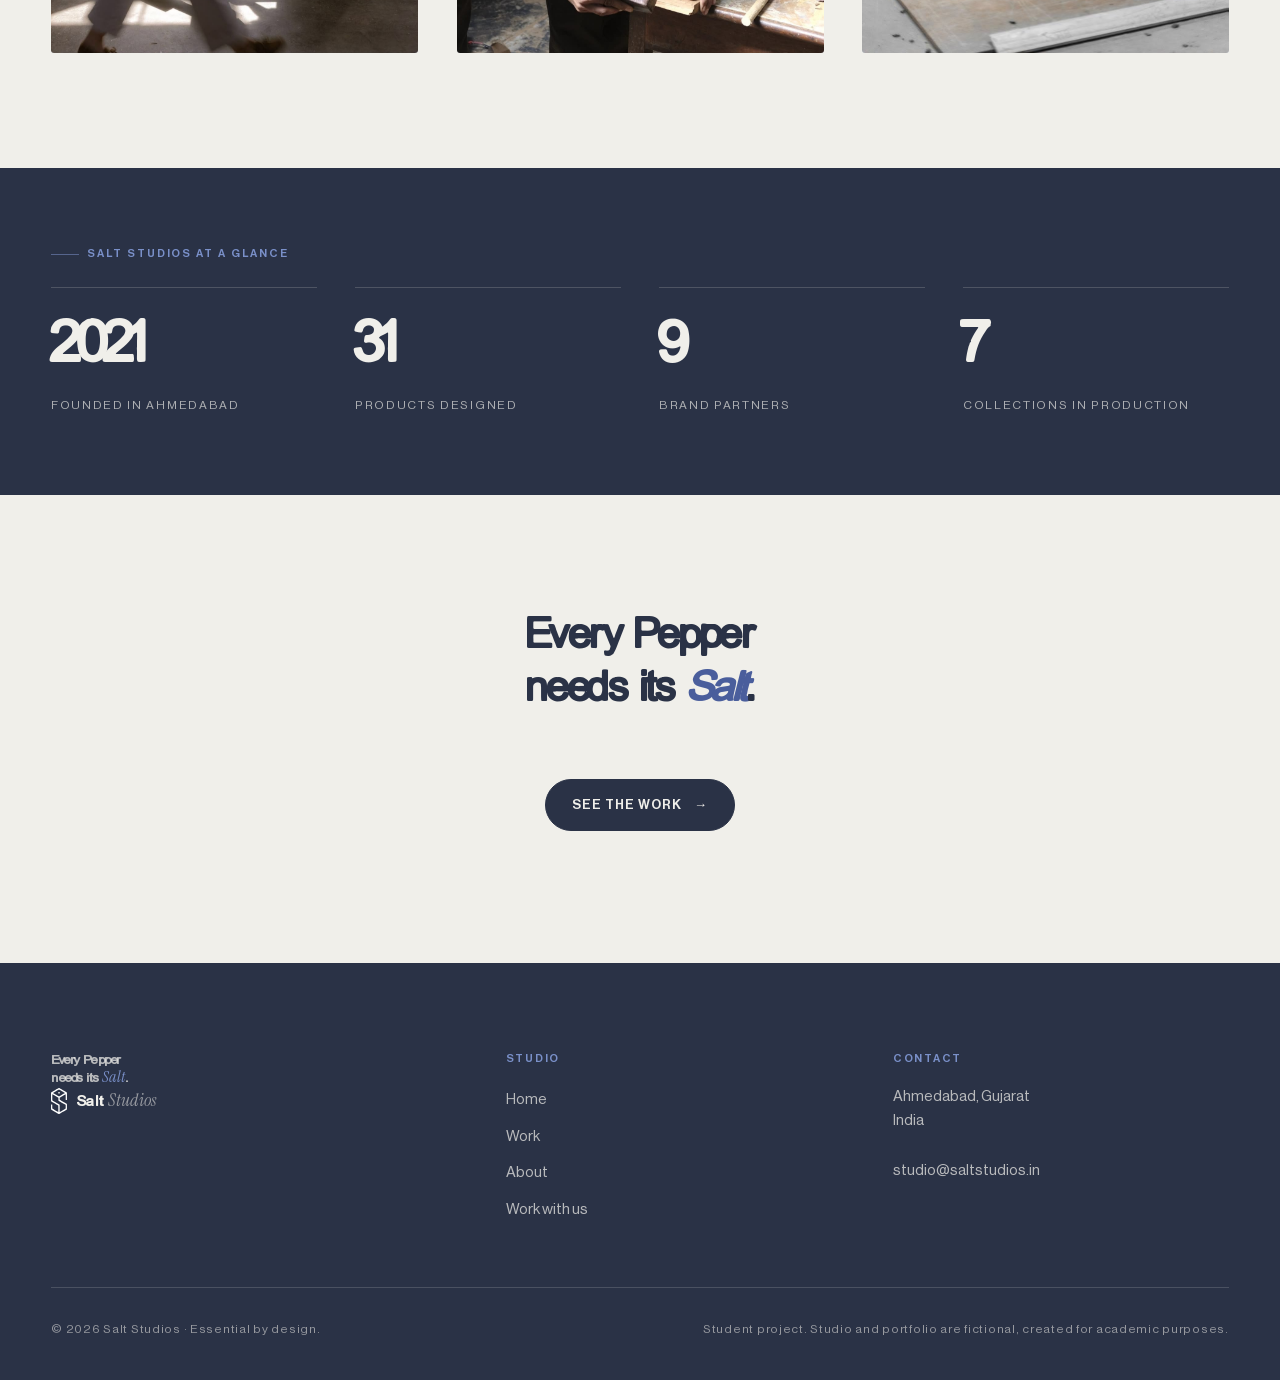
==== commit 5ff7bfd8: "Cache-bust the two images that were replaced in place The live landing page was still serving the ol" ====
--- a/about.html
+++ b/about.html
@@ -176,7 +176,7 @@
       </div>
 
       <figure class="slot slot--wide reveal reveal--media" style="margin-top:clamp(2rem,5vw,3.5rem)">
-        <img src="assets/img/team.jpg" alt="The five of Salt Studios together in the studio, the logomark mounted on the wall behind them" loading="lazy">
+        <img src="assets/img/team.jpg?v=20260921b" alt="The five of Salt Studios together in the studio, the logomark mounted on the wall behind them" loading="lazy">
       </figure>
 
       <div class="u-center" style="padding-block:clamp(2rem,5vw,4rem)">
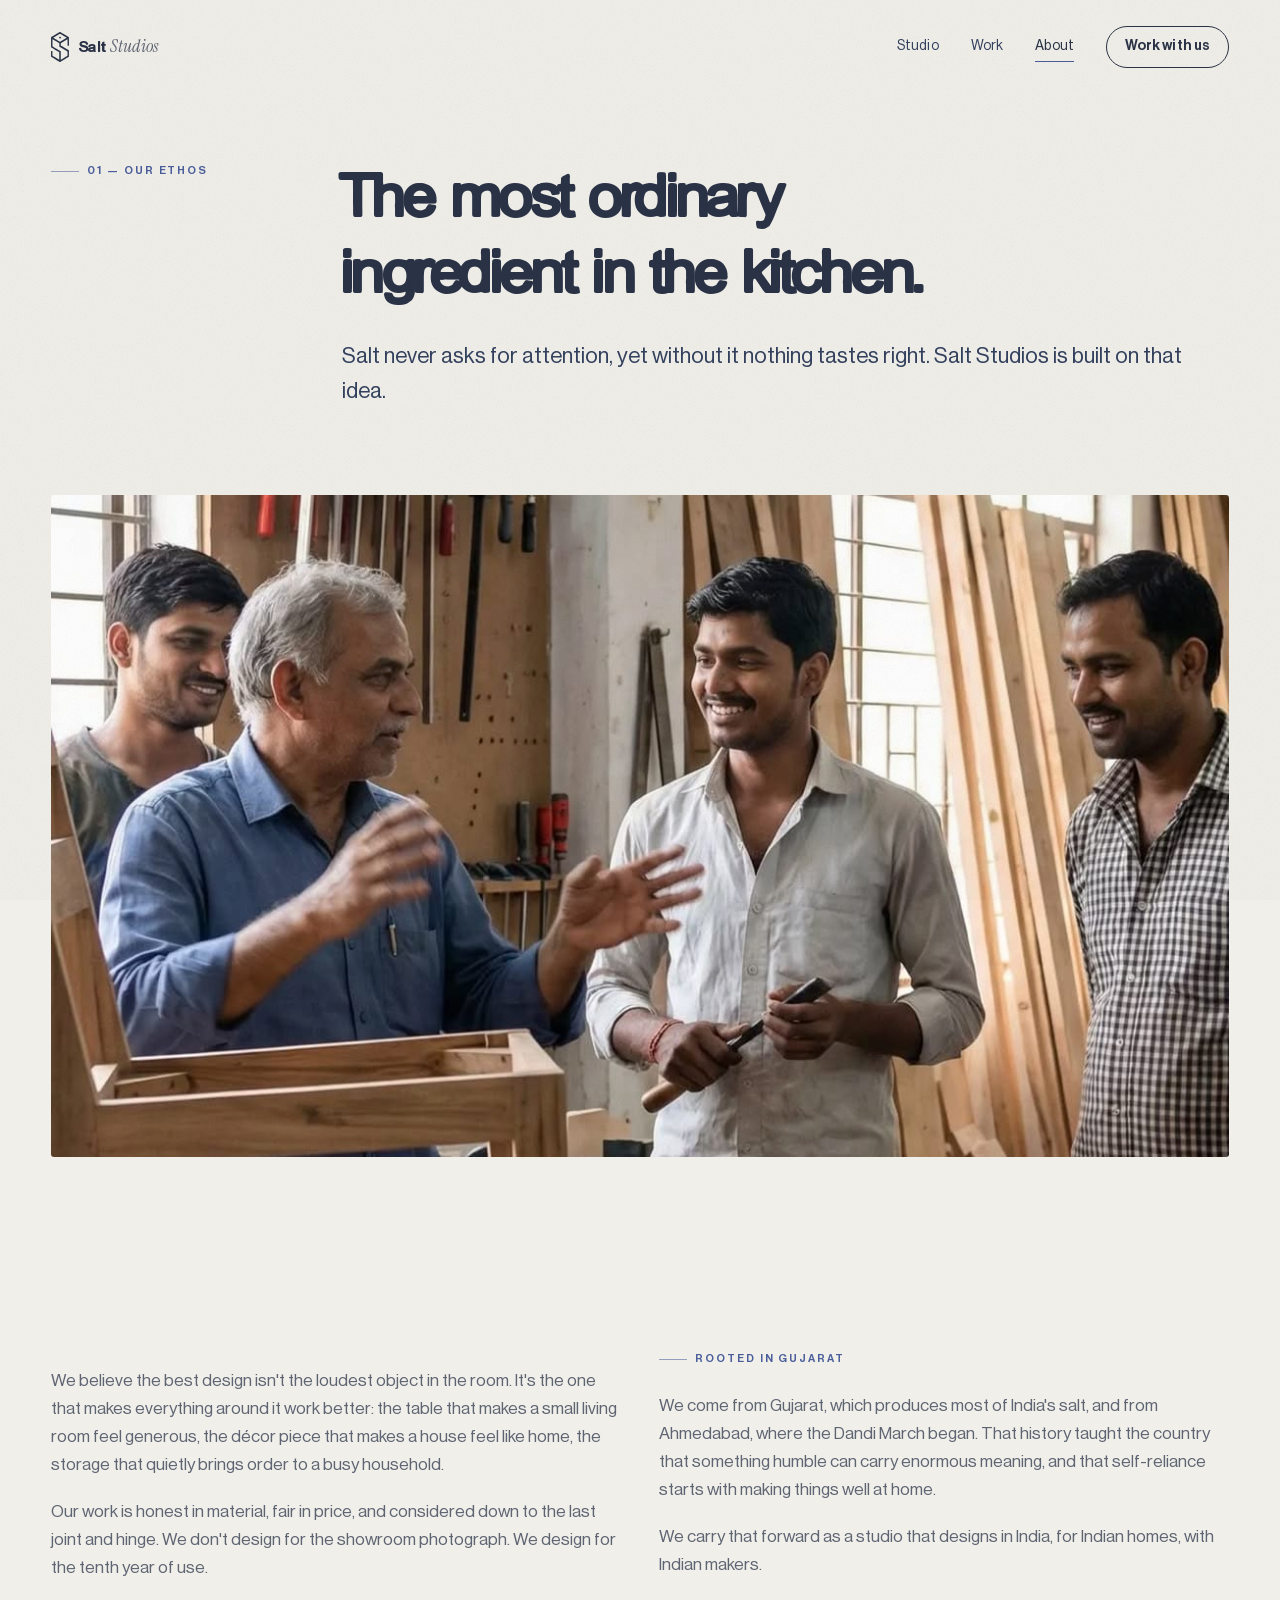
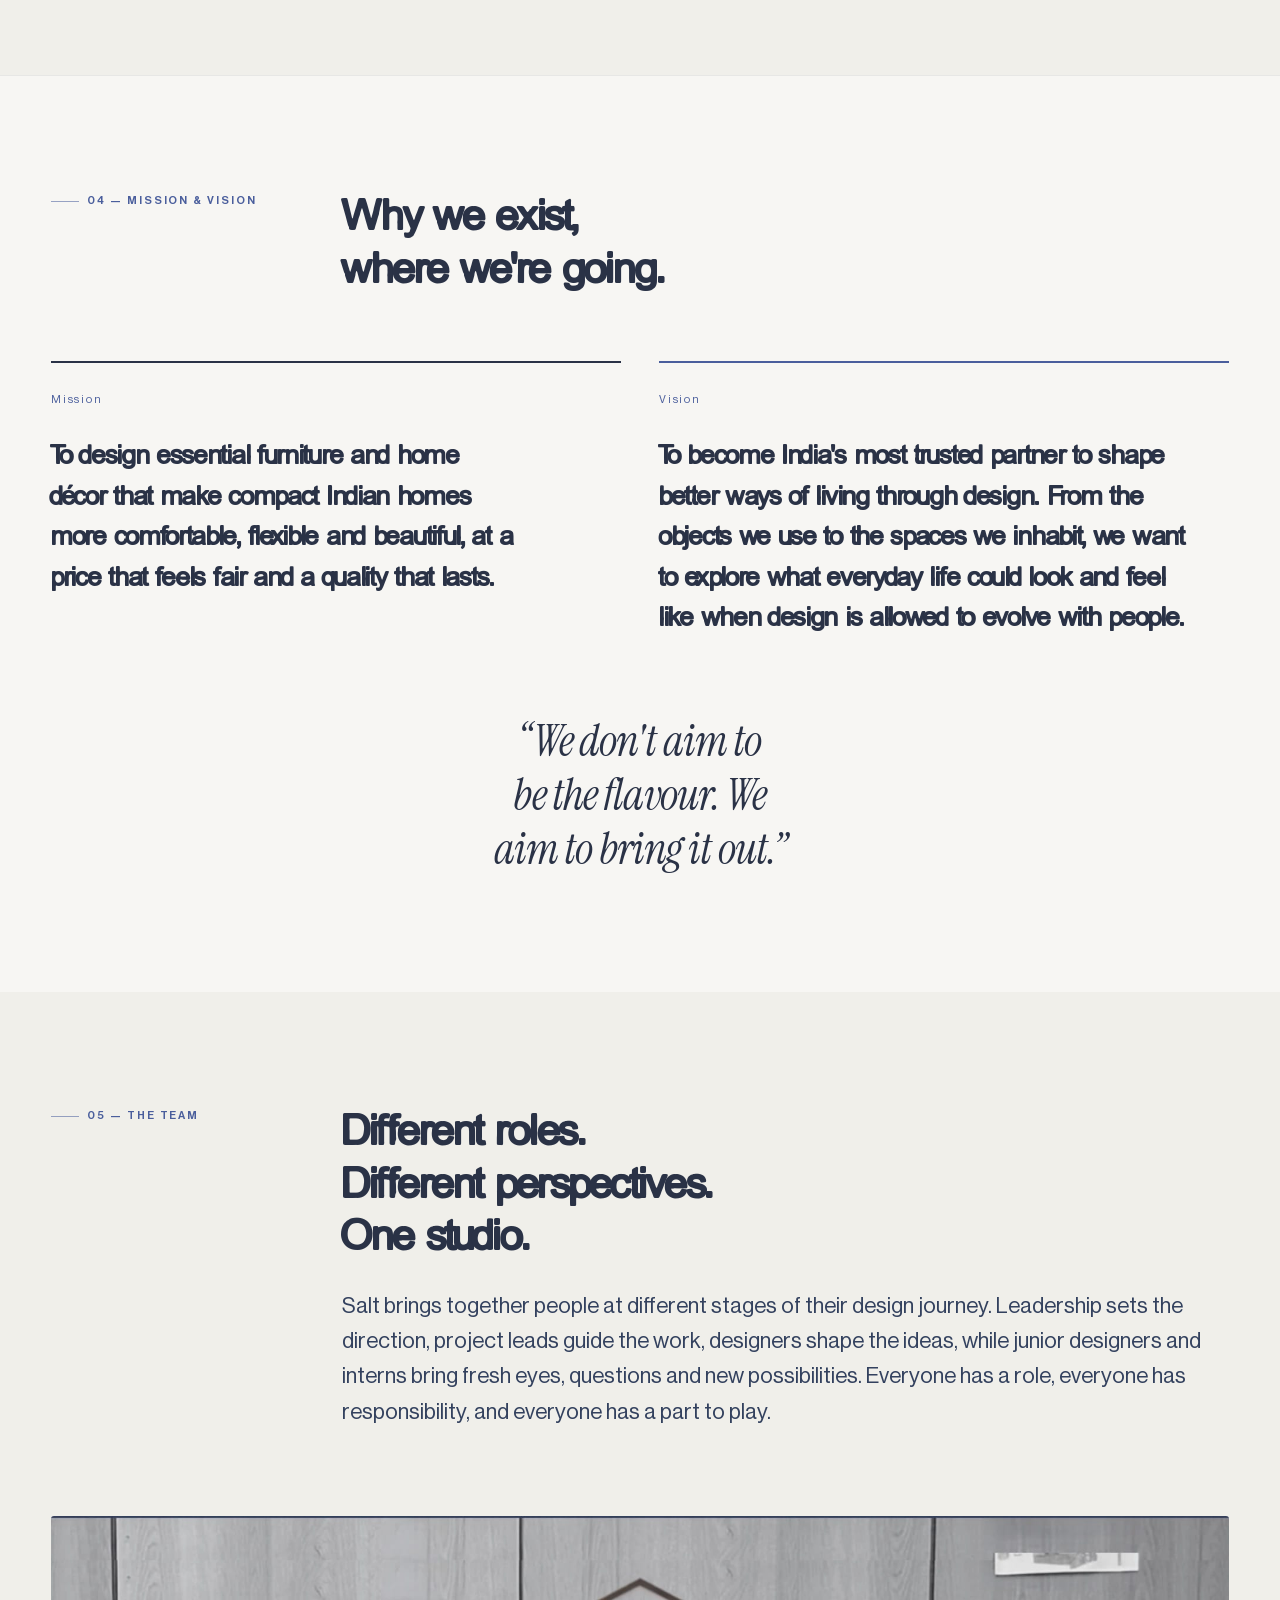
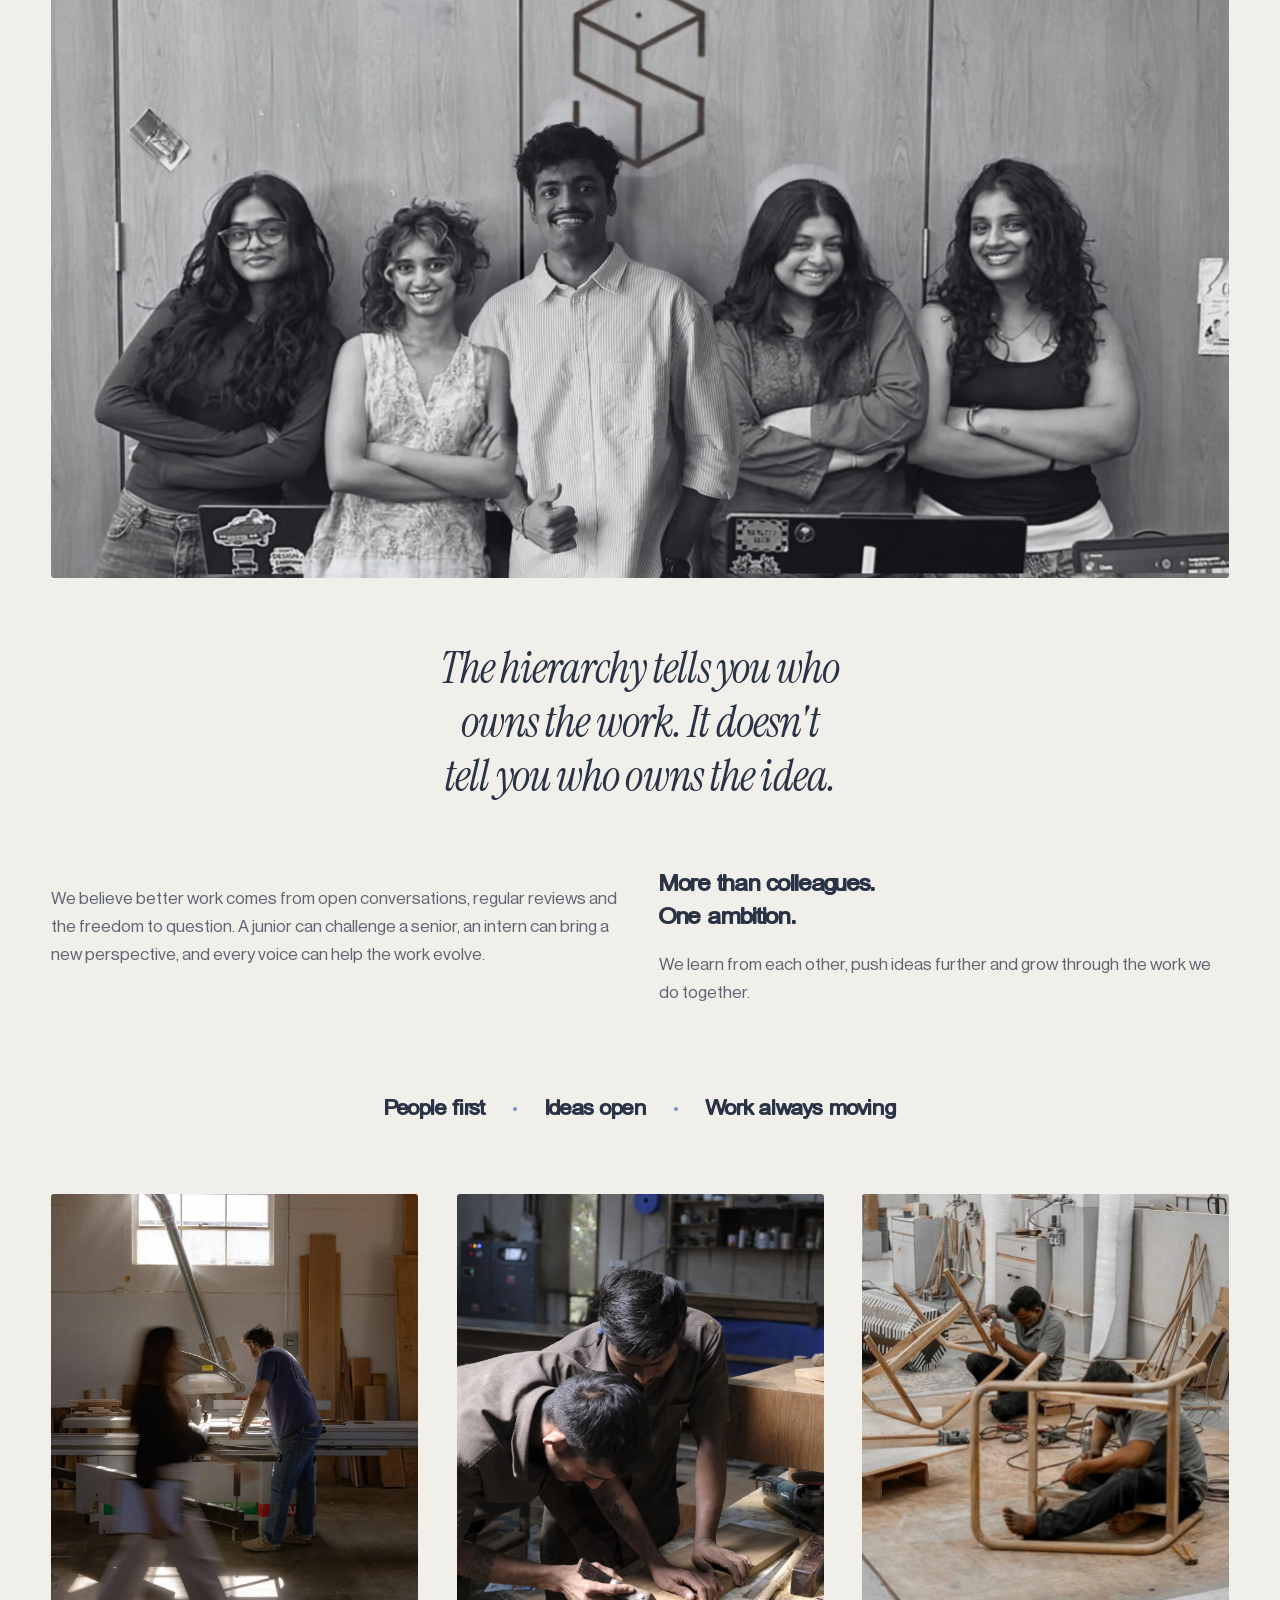
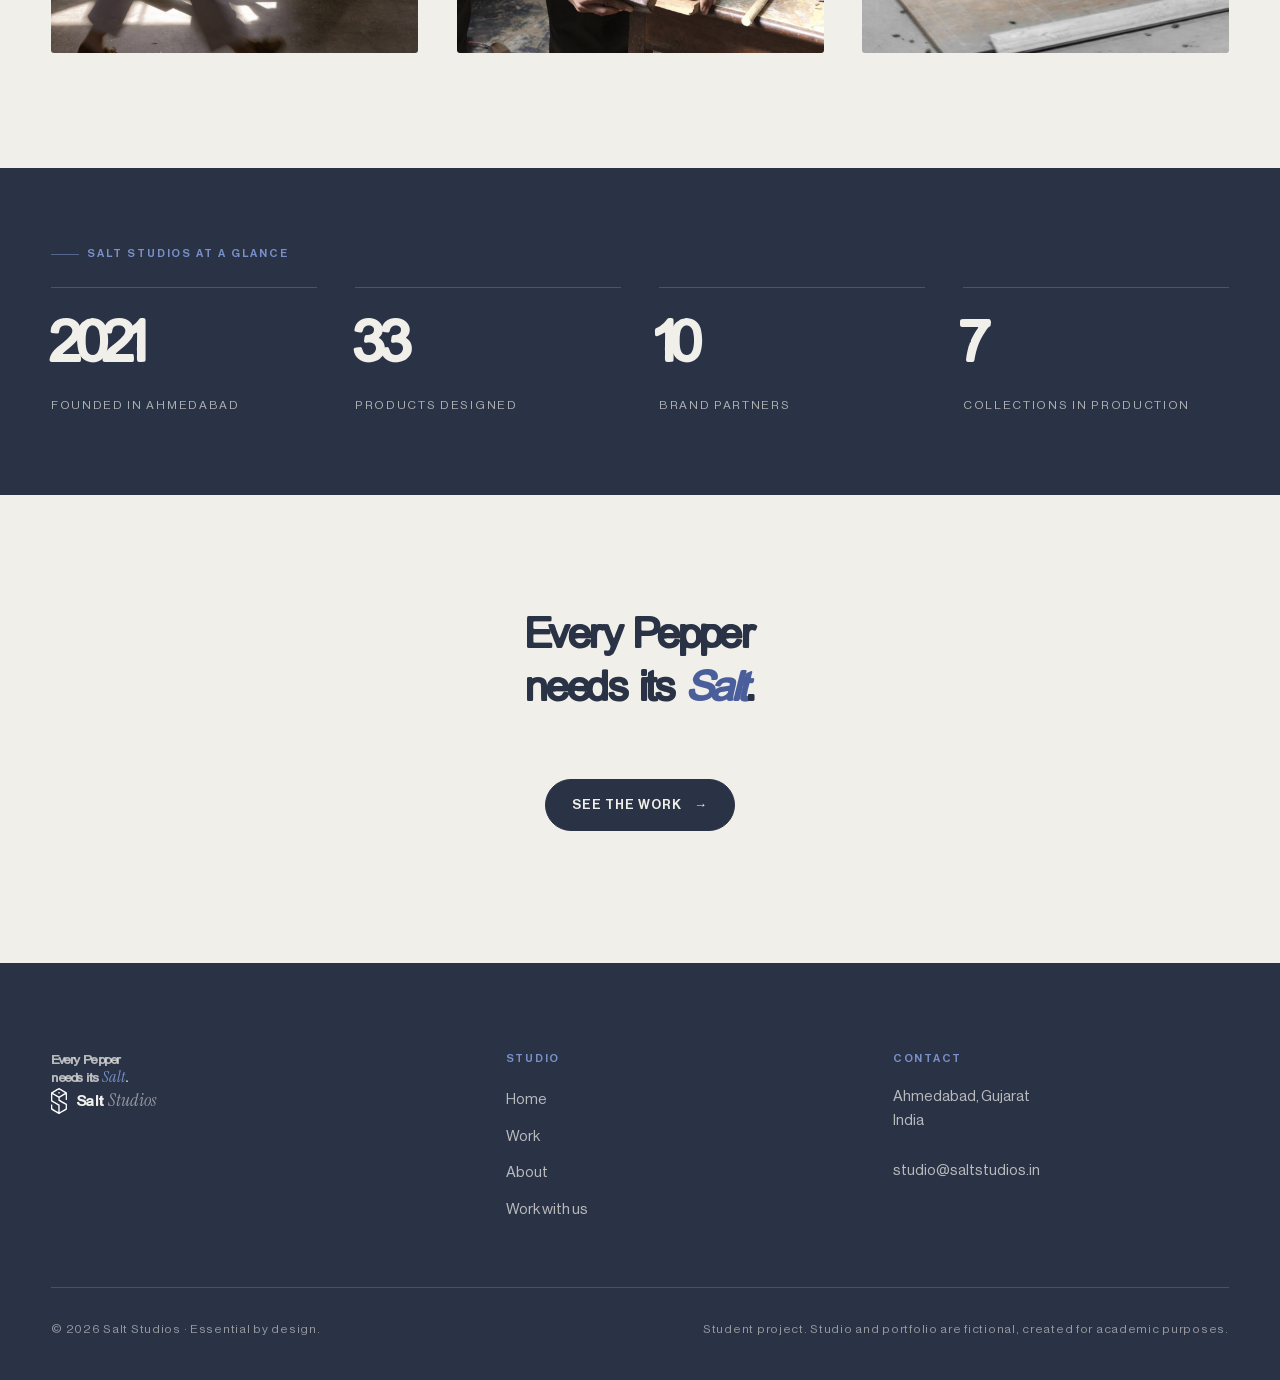
==== commit b1926a1b: "Show the work in the landing reel instead of partner names Nine pieces, each captioned with its name" ====
--- a/about.html
+++ b/about.html
@@ -29,7 +29,7 @@
      shows. See .intro in salt.css and runIntro() in salt.js. -->
 <script>try{if(!sessionStorage.getItem('salt-intro-seen'))document.documentElement.classList.add('intro-on')}catch(e){}</script>
 
-<link rel="stylesheet" href="assets/css/salt.css?v=20260921b">
+<link rel="stylesheet" href="assets/css/salt.css?v=20260922a">
 </head>
 
 <body>
@@ -304,6 +304,6 @@
   </div>
 </footer>
 
-<script src="assets/js/salt.js?v=20260921b"></script>
+<script src="assets/js/salt.js?v=20260922a"></script>
 </body>
 </html>
--- a/assets/css/salt.css
+++ b/assets/css/salt.css
@@ -859,49 +859,104 @@
   to   { transform: translate3d(-50%, 0, 0); }
 }
 
-.mark {
+.reel__item {
   flex: none;
-  display: inline-flex;
-  align-items: center;
-  gap: 0.55rem;
-  font-size: clamp(1rem, 0.9rem + 0.45vw, 1.3125rem);
-  color: var(--ink-soft);
-  opacity: 0.45;
-  white-space: nowrap;
-  transition: opacity 0.4s var(--ease-soft), color 0.4s var(--ease-soft);
-  user-select: none;
-}
-.marquee__track:hover .mark { opacity: 0.28; }
-.marquee__track .mark:hover { opacity: 1; color: var(--peri-deep); }
-
-
-/* Each partner is set in a treatment that echoes its own logo — weight, case,
-   tracking, and serif vs grotesque. Deliberately NOT the real marks, since
-   the partnerships are fictional, but close enough in character that the row
-   reads as a wall of distinct marks rather than a list in one font.
-   Neue Haas covers the grotesques across its weight range; the two serif-caps
-   logos and the script one borrow the accent serif. */
-
-/* bold sans wordmark */
-.mark--godrej     { font-weight: 700; letter-spacing: -0.02em; }
-/* heavy, tight, slightly rounded */
-.mark--nilkamal   { font-weight: 900; letter-spacing: -0.03em; }
-/* lowercase rounded sans */
-.mark--wakefit    { font-weight: 500; text-transform: lowercase; letter-spacing: -0.012em; }
-/* bold italic, set in an oval */
-.mark--durian     { font-weight: 700; font-style: italic; letter-spacing: -0.02em; }
-/* minimal, airy, widely tracked lowercase */
-.mark--ellementry { font-weight: 300; text-transform: uppercase; letter-spacing: 0.3em; font-size: 0.8em; }
-/* gold script lowercase */
-.mark--nestasia   { font-family: var(--serif); font-style: italic; text-transform: lowercase; font-size: 1.22em; letter-spacing: 0; }
-/* plain retail sans caps */
-.mark--homecentre { font-weight: 400; text-transform: uppercase; letter-spacing: 0.14em; font-size: 0.85em; }
-/* classical serif caps, wide tracking */
-.mark--chumbak    { font-family: var(--serif); font-style: normal; text-transform: uppercase; letter-spacing: 0.2em; font-size: 0.95em; }
-/* gold serif caps, wider still */
-.mark--swadesh    { font-family: var(--serif); font-style: normal; text-transform: uppercase; letter-spacing: 0.24em; font-size: 0.85em; }
-
-.mark__dot { width: 5px; height: 5px; border-radius: 50%; background: var(--peri); flex: none; }
+  position: relative;
+  display: block;
+  width: clamp(14rem, 22vw, 21rem);
+  border-radius: 3px;
+  overflow: hidden;
+  isolation: isolate;
+  text-decoration: none;
+  color: inherit;
+  background: var(--peri-wash);
+}
+.reel__item::after { display: none; }
+
+.reel__media {
+  display: block;
+  aspect-ratio: 16 / 9;
+  overflow: hidden;
+}
+.reel__media img {
+  width: 100%;
+  height: 100%;
+  object-fit: cover;
+  display: block;
+  /* Held just off full colour so the band stays quiet next to the hero, and
+     resolves as you point at it - the same read the type marks had. */
+  filter: saturate(0.72) brightness(0.96);
+  transform: scale(1.001);
+  transition: filter 0.5s var(--ease-soft), transform 0.7s var(--ease-soft);
+}
+
+/* Scrim lives on the caption so one element carries both, and neither the
+   gradient nor the text is painted until it is needed. */
+.reel__cap {
+  position: absolute;
+  inset: auto 0 0 0;
+  display: flex;
+  flex-direction: column;
+  gap: 0.15rem;
+  /* The scrim fade needs room to breathe on a wide card, but 44px of it
+     swallowed a 126px phone card, so it scales down with the viewport. */
+  padding: clamp(1.5rem, 5vw, 2.75rem) 0.9rem 0.85rem;
+  background: linear-gradient(to top,
+    color-mix(in srgb, var(--ink) 88%, transparent),
+    color-mix(in srgb, var(--ink) 52%, transparent) 55%,
+    transparent);
+  color: var(--paper);
+  opacity: 0;
+  transform: translateY(0.75rem);
+  transition: opacity 0.42s var(--ease-soft), transform 0.42s var(--ease-soft);
+}
+.reel__name {
+  font-family: var(--display);
+  font-size: clamp(0.9375rem, 0.85rem + 0.3vw, 1.125rem);
+  line-height: 1.2;
+}
+.reel__meta {
+  font-size: 0.6875rem;
+  letter-spacing: 0.14em;
+  text-transform: uppercase;
+  opacity: 0.78;
+}
+
+/* Pointing at one lifts it and lets the rest recede, so the row reads as a
+   single focus rather than nine competing thumbnails. */
+.marquee--reel:hover .reel__item { opacity: 0.55; }
+.marquee--reel .reel__item:hover,
+.marquee--reel .reel__item:focus-visible { opacity: 1; }
+.reel__item { transition: opacity 0.42s var(--ease-soft); }
+
+.reel__item:hover .reel__media img,
+.reel__item:focus-visible .reel__media img {
+  filter: saturate(1) brightness(1);
+  transform: scale(1.045);
+}
+.reel__item:hover .reel__cap,
+.reel__item:focus-visible .reel__cap {
+  opacity: 1;
+  transform: translateY(0);
+}
+.reel__item:focus-visible {
+  outline: 2px solid var(--peri-deep);
+  outline-offset: 3px;
+}
+
+/* No hover to give: show every caption and leave the images at full colour,
+   otherwise a phone gets nine unlabelled thumbnails. */
+@media (hover: none) {
+  .reel__cap { opacity: 1; transform: none; }
+  .reel__media img { filter: none; }
+  .marquee--reel:hover .reel__item { opacity: 1; }
+}
+
+@media (prefers-reduced-motion: reduce) {
+  .reel__media img { transition: none; }
+  .reel__item:hover .reel__media img { transform: none; }
+}
+
 
 /* --------------------------------------------------------------------------
    10. Pinned manifesto — the scroll set-piece
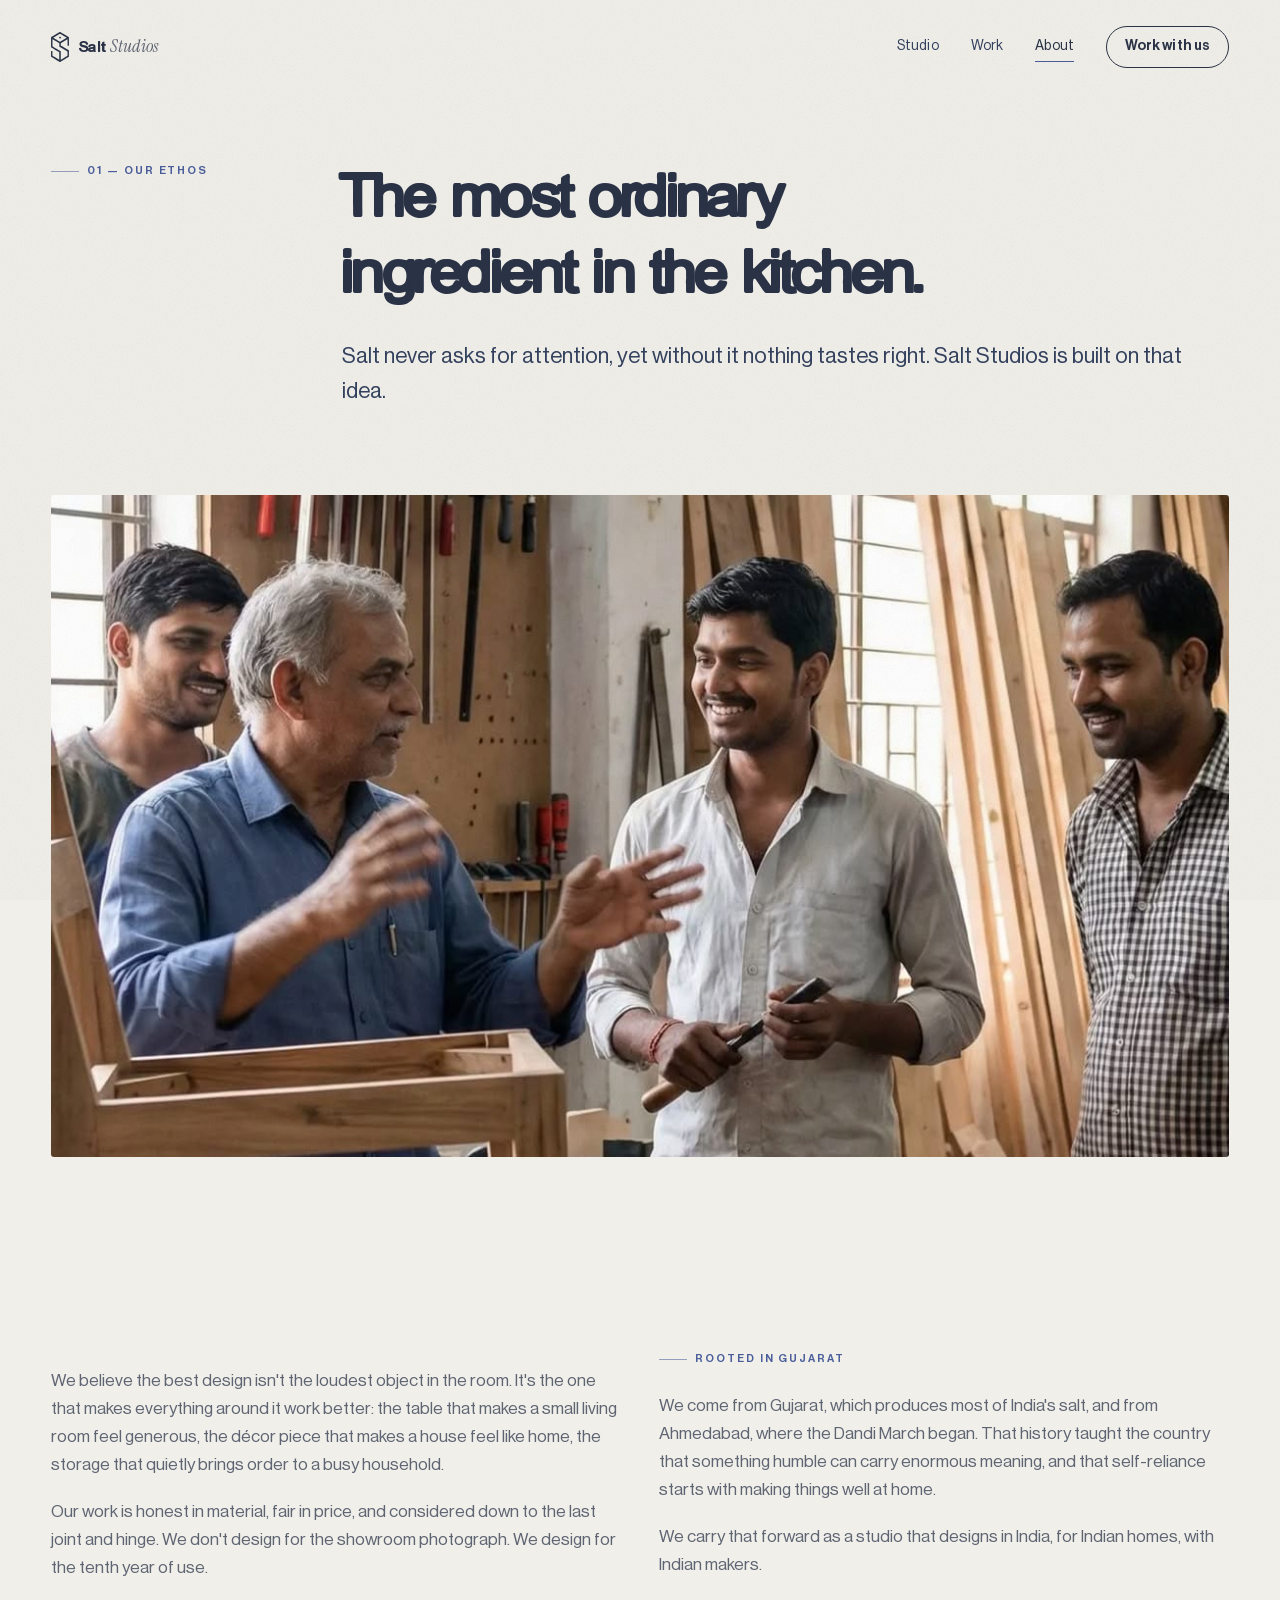
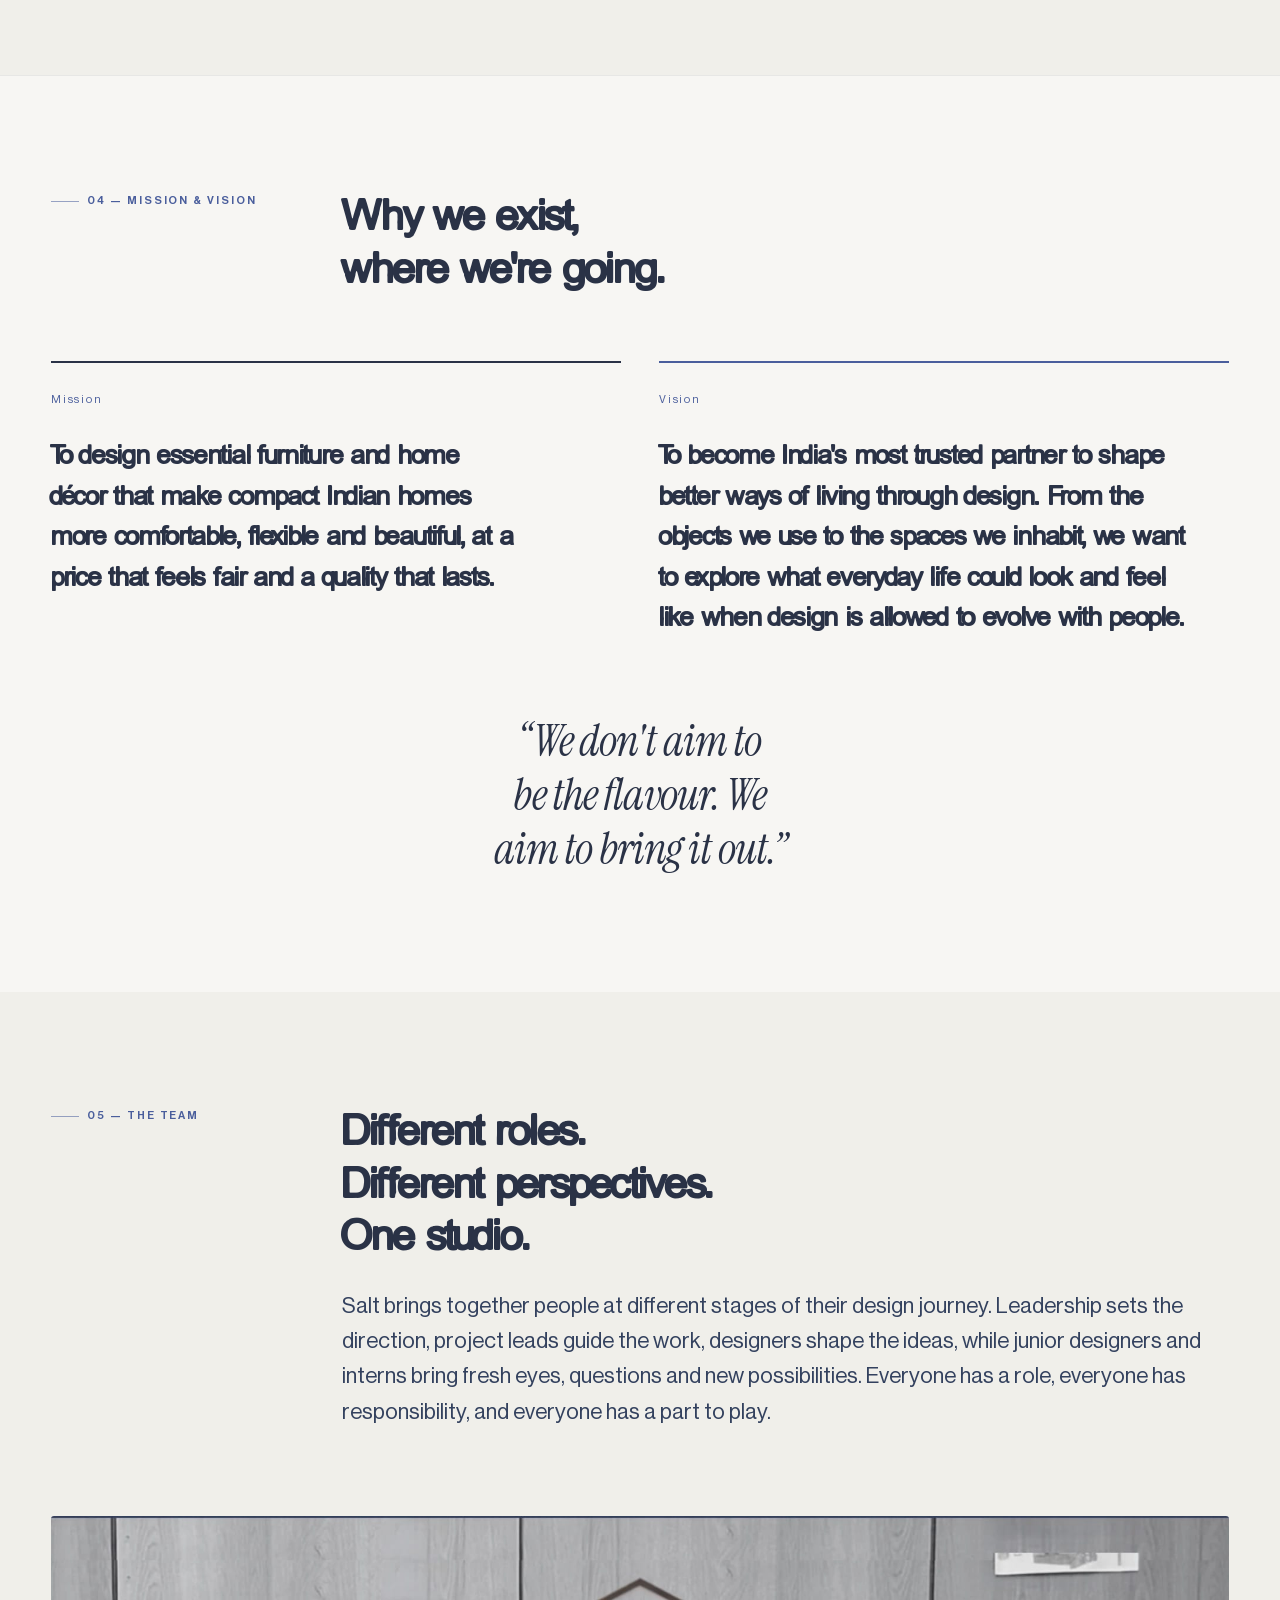
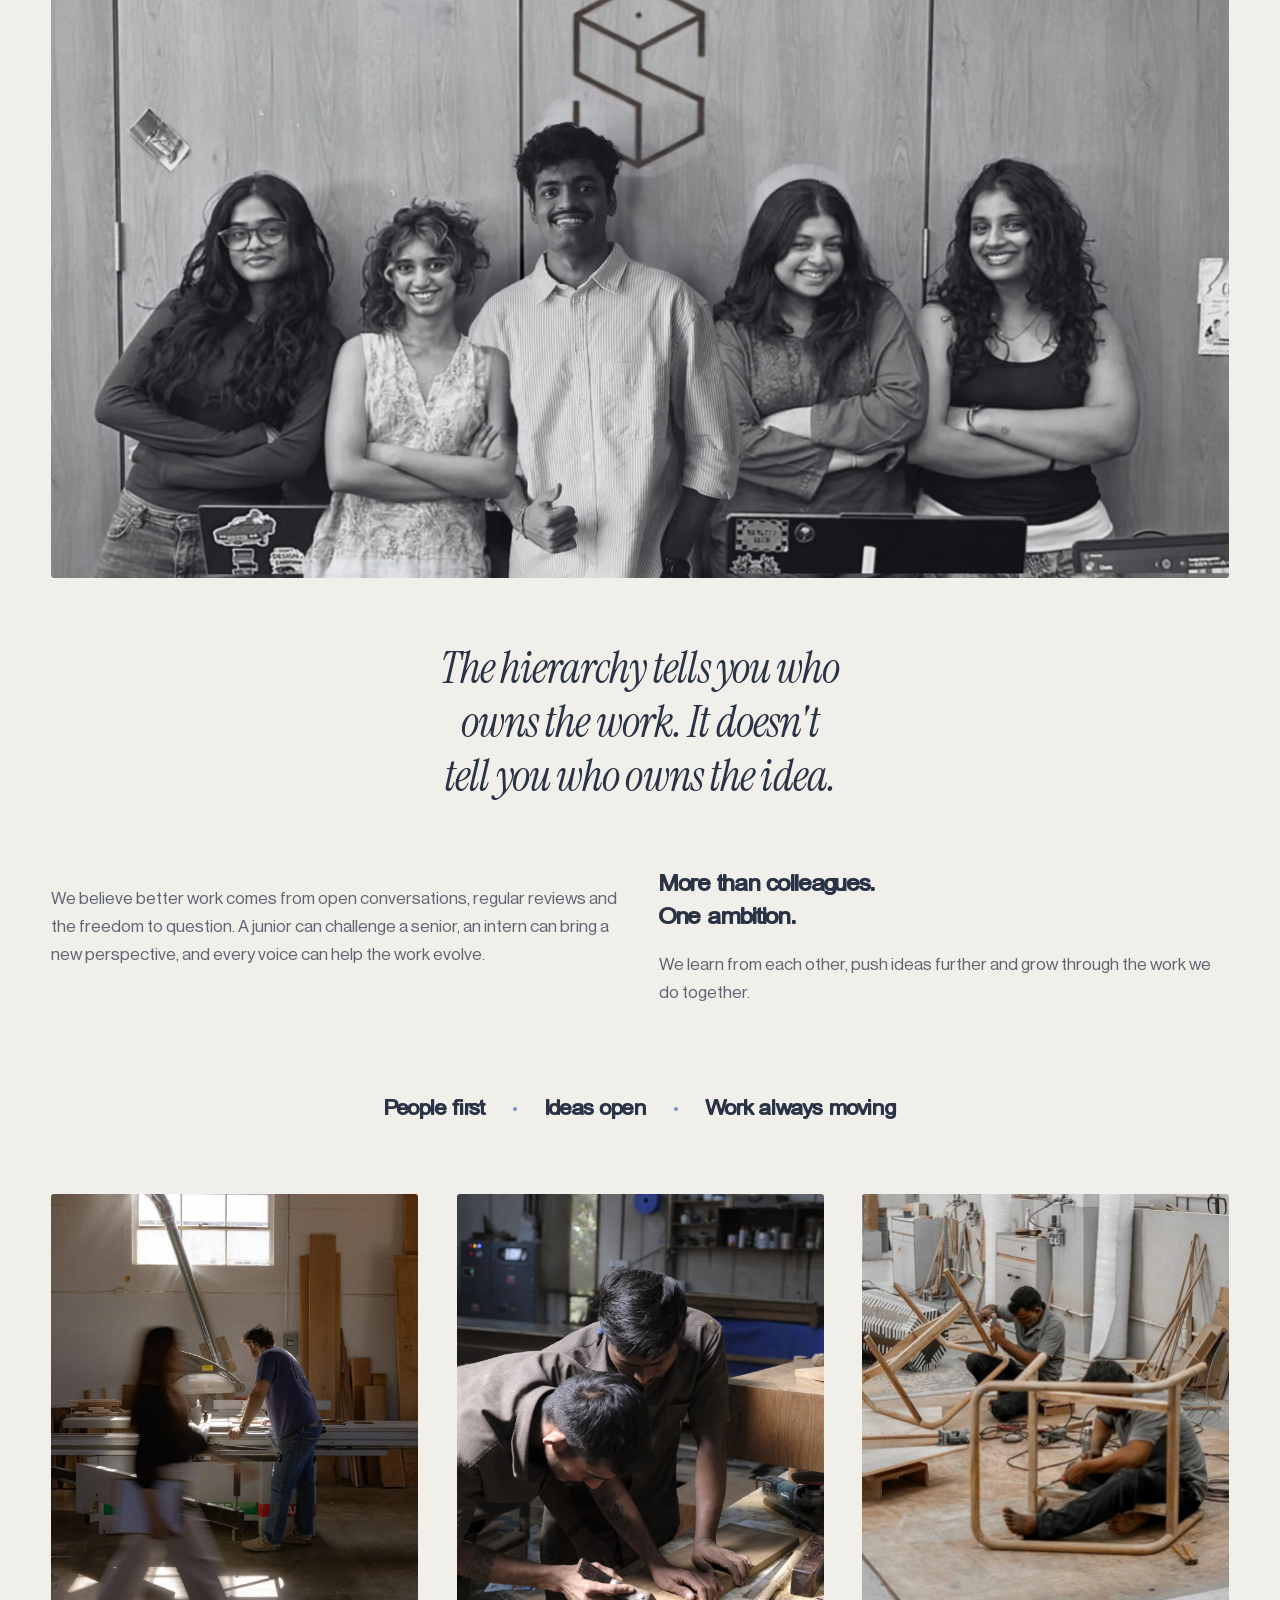
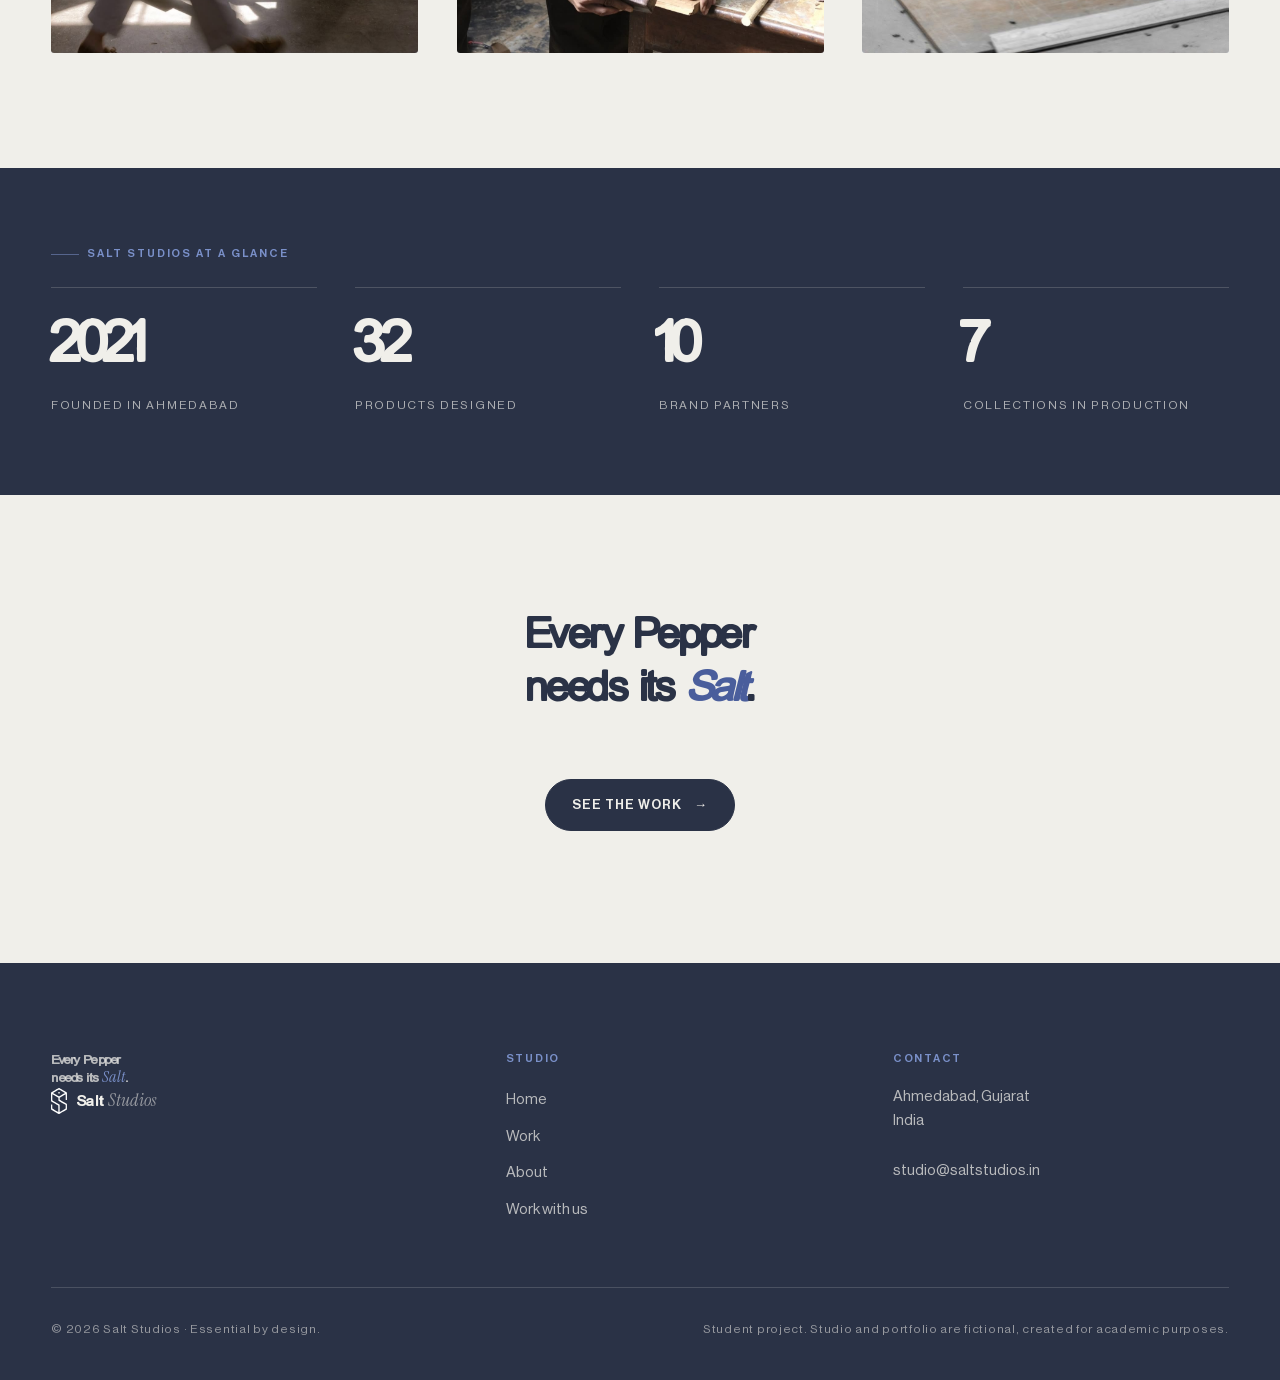
==== commit 41a7fdb4: "Make #fragment links actually land on their target The reel's deep links resolved to the right card " ====
--- a/about.html
+++ b/about.html
@@ -29,7 +29,7 @@
      shows. See .intro in salt.css and runIntro() in salt.js. -->
 <script>try{if(!sessionStorage.getItem('salt-intro-seen'))document.documentElement.classList.add('intro-on')}catch(e){}</script>
 
-<link rel="stylesheet" href="assets/css/salt.css?v=20260922a">
+<link rel="stylesheet" href="assets/css/salt.css?v=20260922f">
 </head>
 
 <body>
@@ -304,6 +304,6 @@
   </div>
 </footer>
 
-<script src="assets/js/salt.js?v=20260922a"></script>
+<script src="assets/js/salt.js?v=20260922f"></script>
 </body>
 </html>
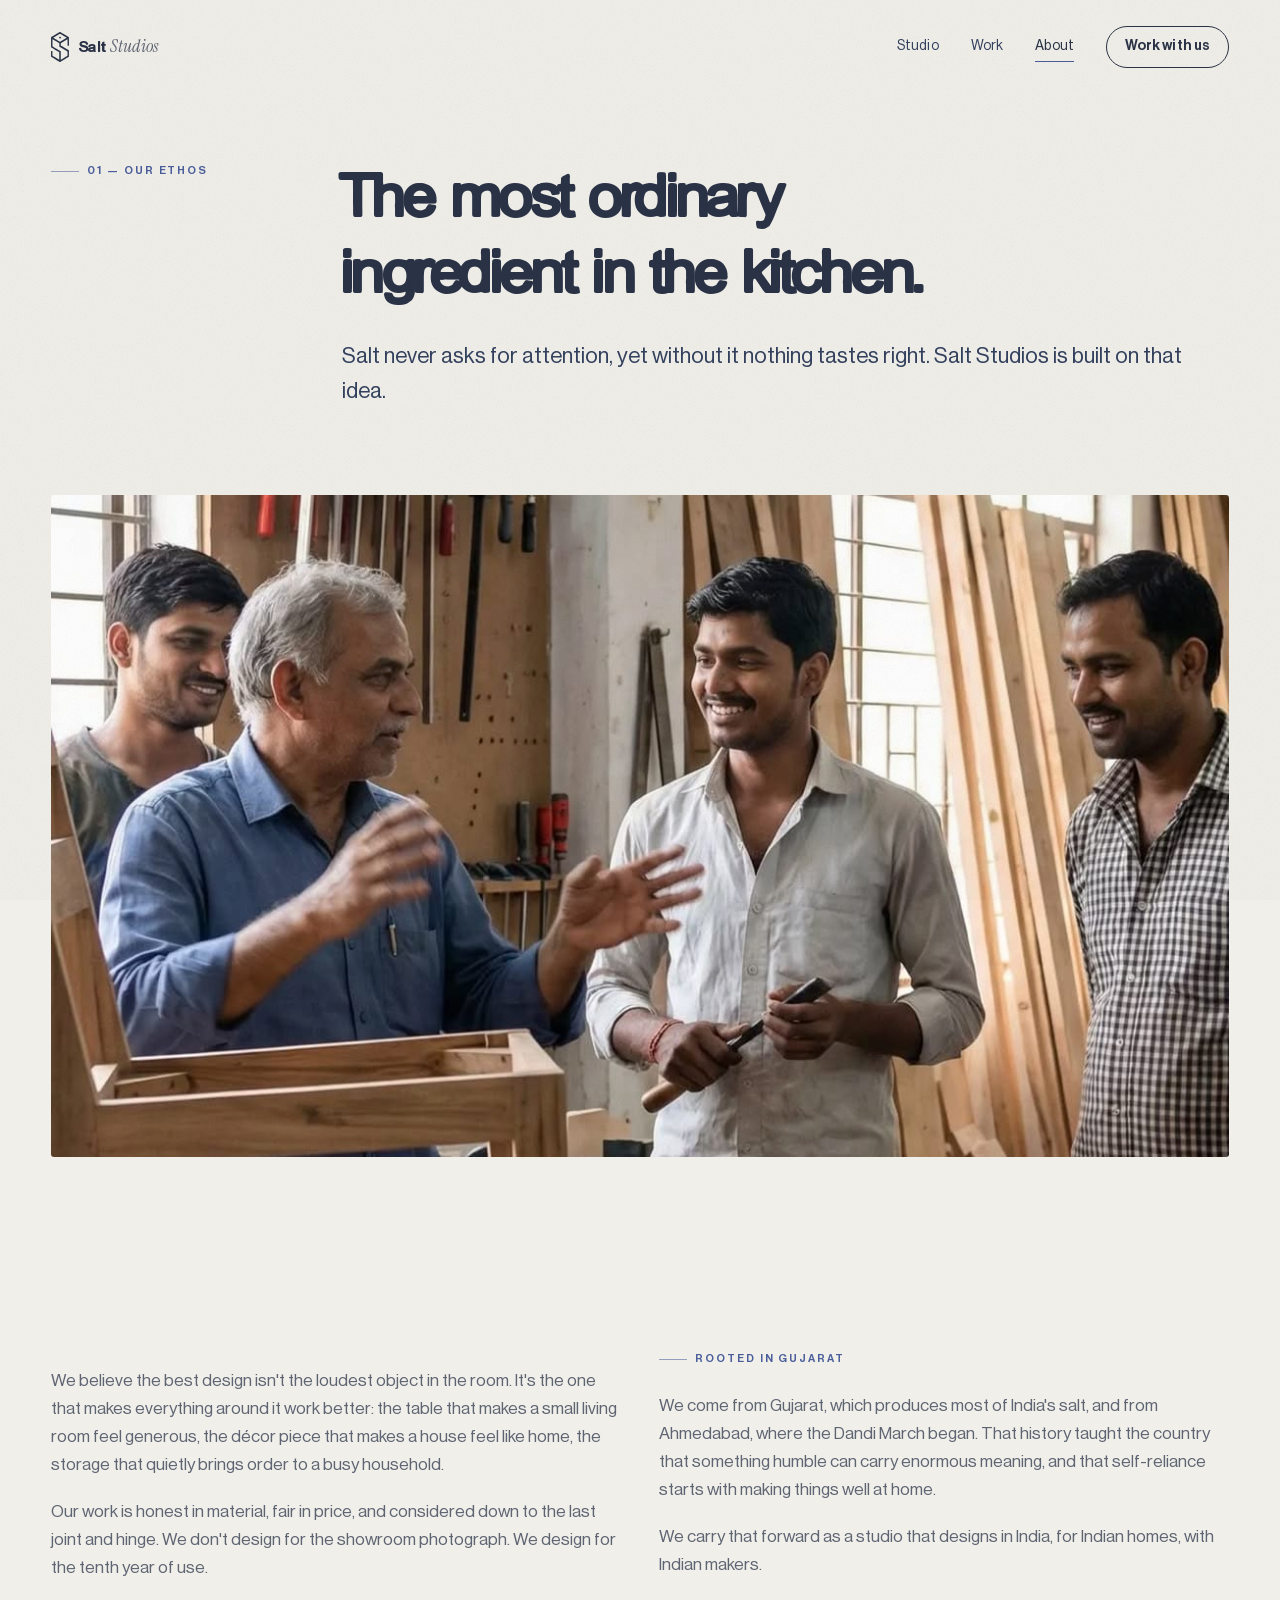
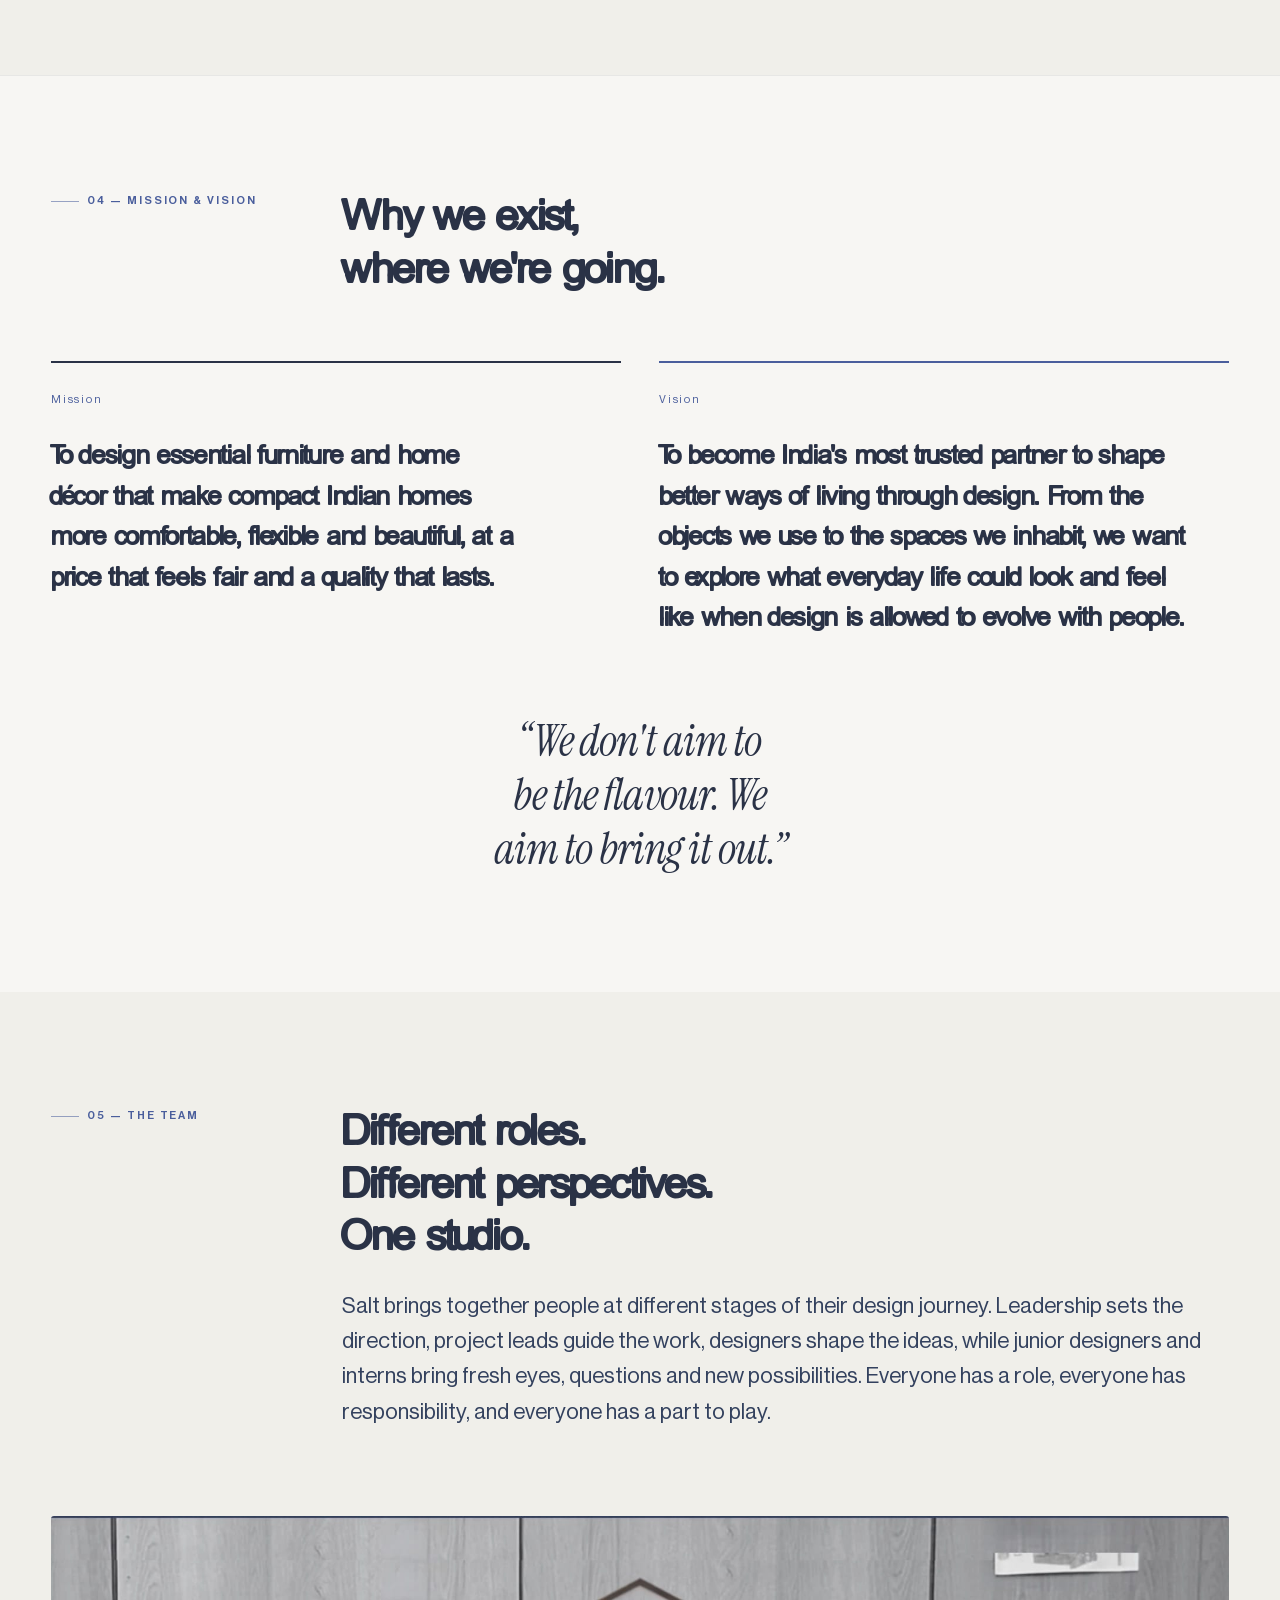
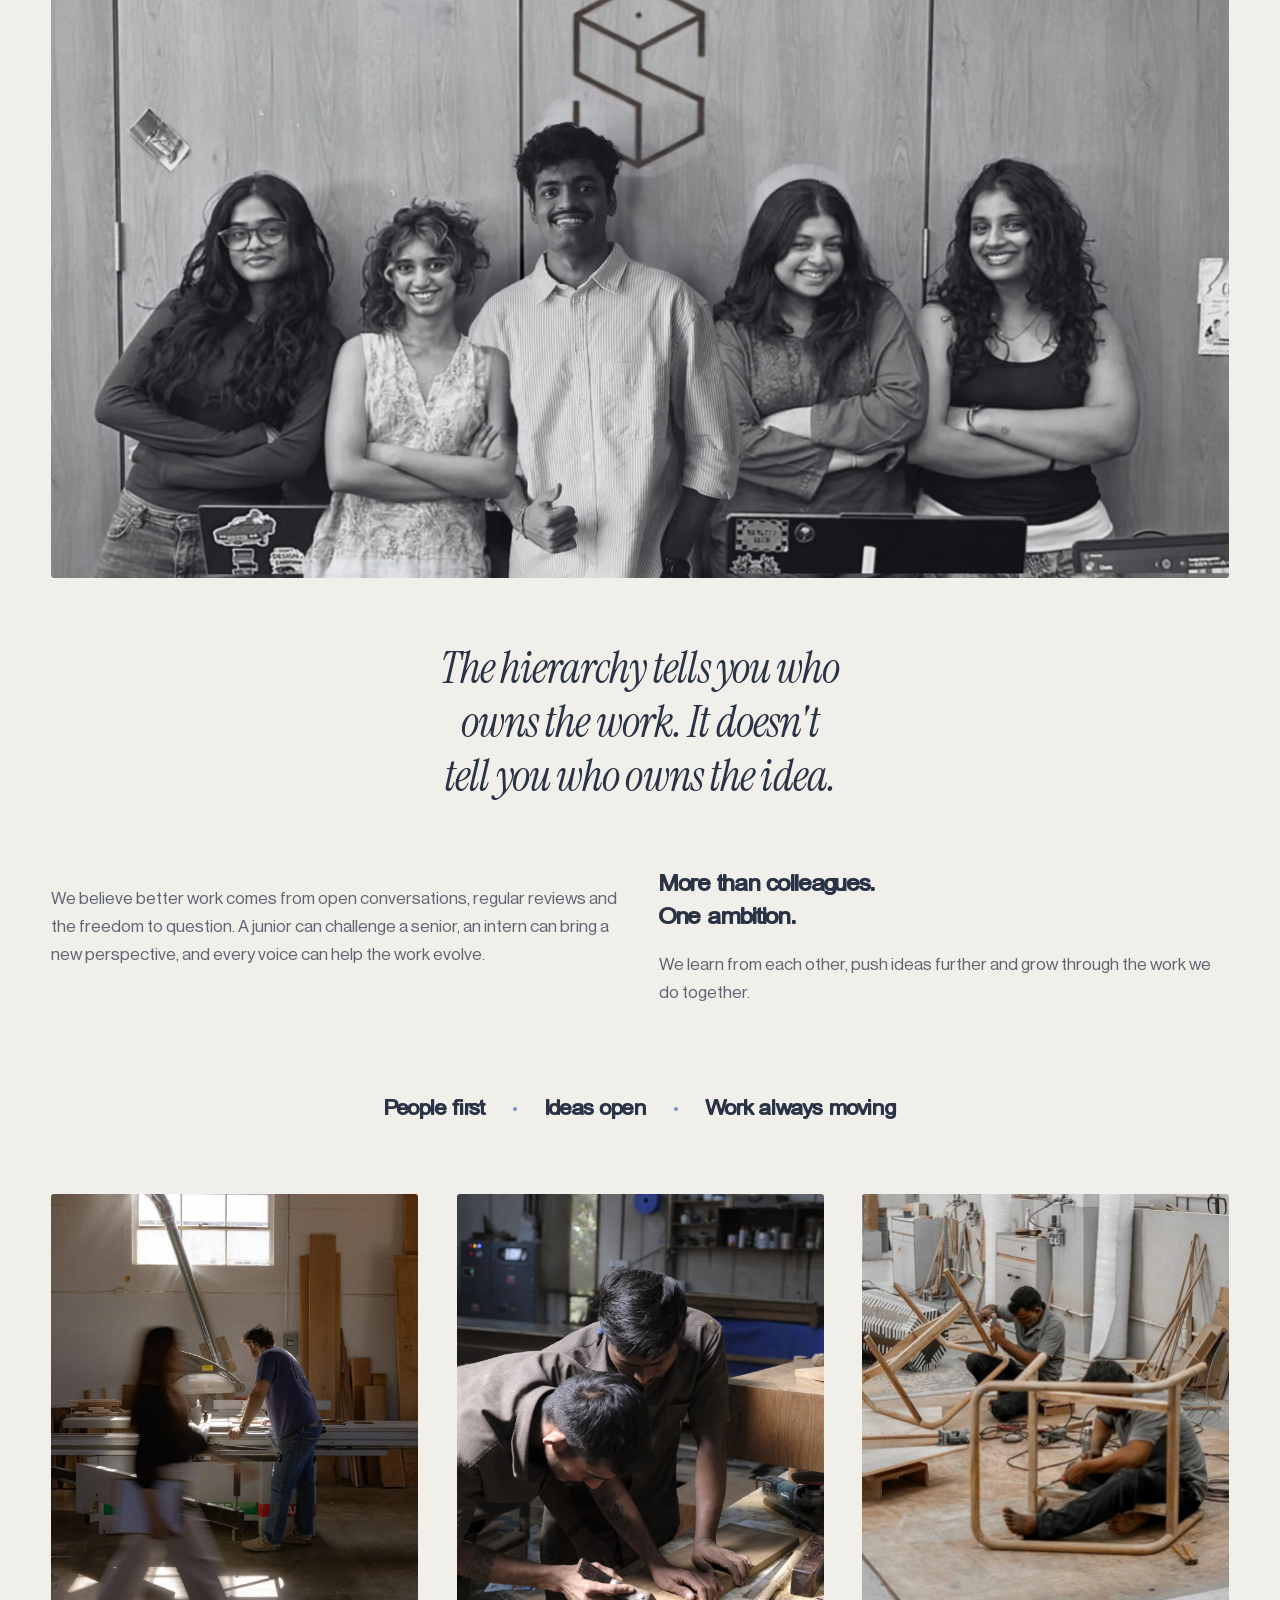
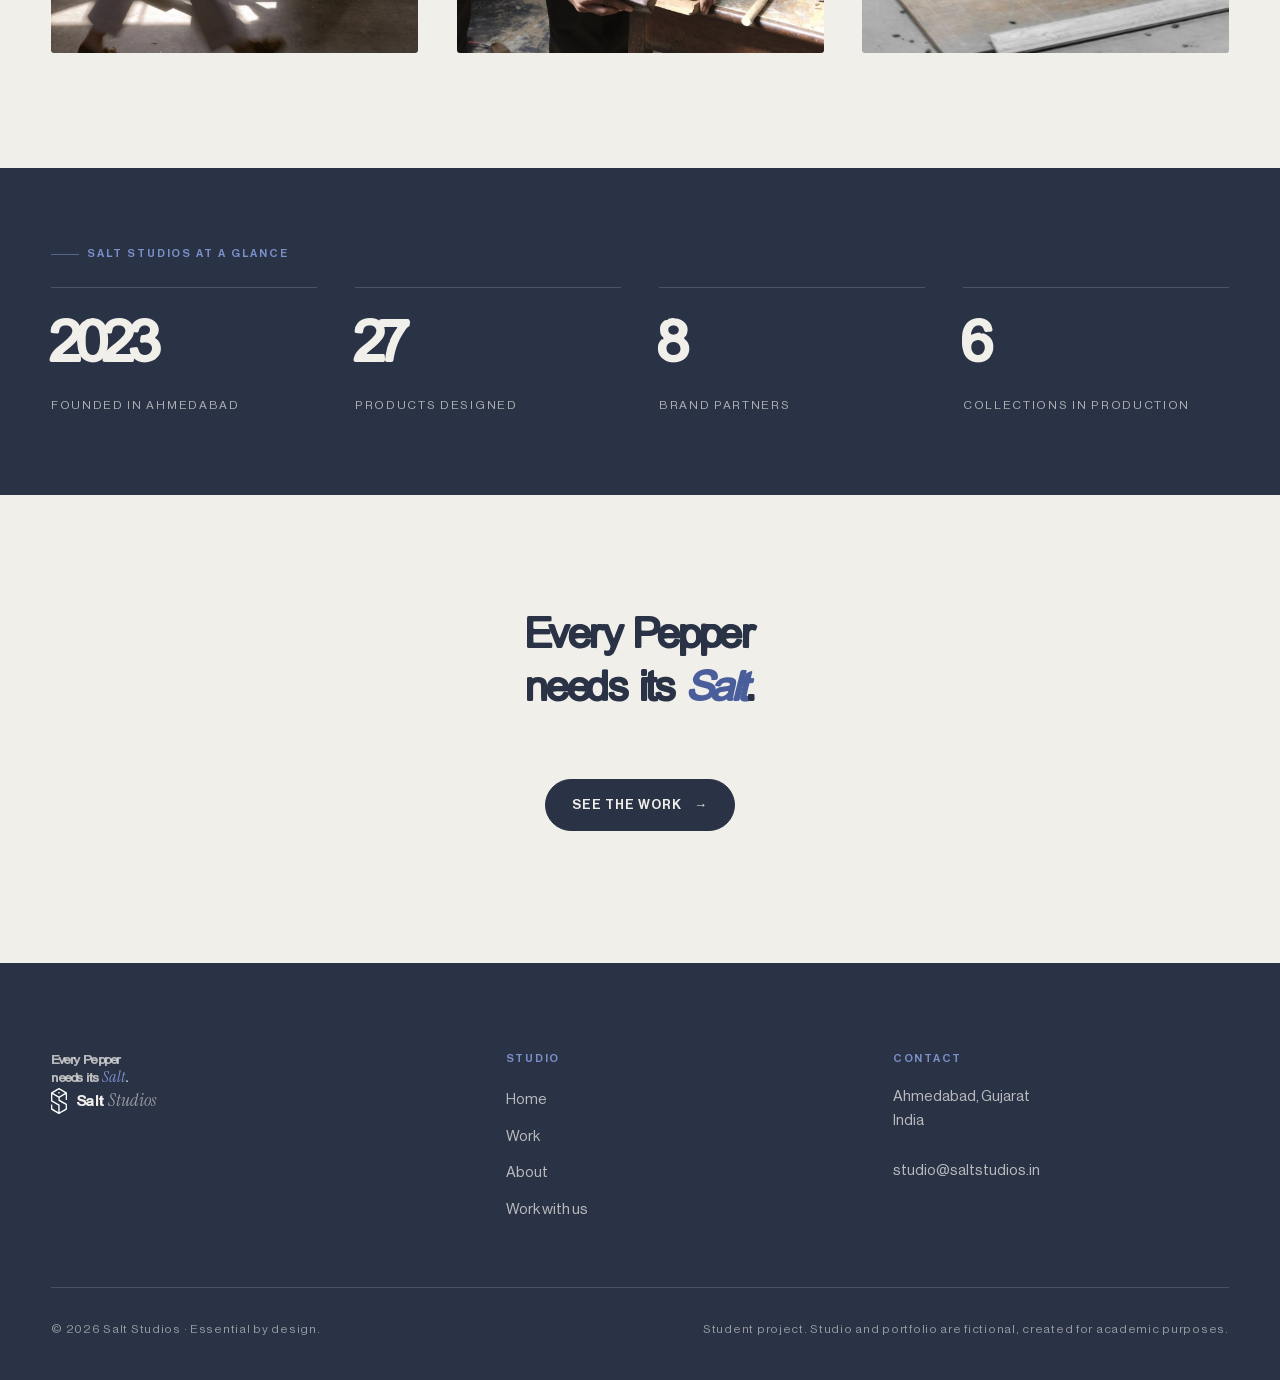
==== commit ba626e53: "Correct the founding year to 2023 Three places showed it: the hero meta line and the stat band on th" ====
--- a/about.html
+++ b/about.html
@@ -232,7 +232,7 @@
       <p class="eyebrow reveal">Salt Studios at a glance</p>
       <div class="stats">
         <div class="stat reveal">
-          <span class="stat__v num">2021</span>
+          <span class="stat__v num">2023</span>
           <span class="stat__k">Founded in Ahmedabad</span>
         </div>
         <div class="stat reveal">
--- a/assets/css/salt.css
+++ b/assets/css/salt.css
@@ -711,7 +711,7 @@
    changing and the text column ends up far wider than it needs — the widest
    headline line measures 478px inside 794px. Hand that slack to the image.
    The binding constraint is not the headline but the meta line
-   (Ahmedabad · Est. 2021 · Furniture…) at roughly 640px: take the text
+   (Ahmedabad · Est. 2023 · Furniture…) at roughly 640px: take the text
    column below that and it wraps to two lines. */
 @media (min-width: 1200px) {
   .hero__in { grid-template-columns: minmax(0, 1fr) minmax(0, 0.62fr); }
